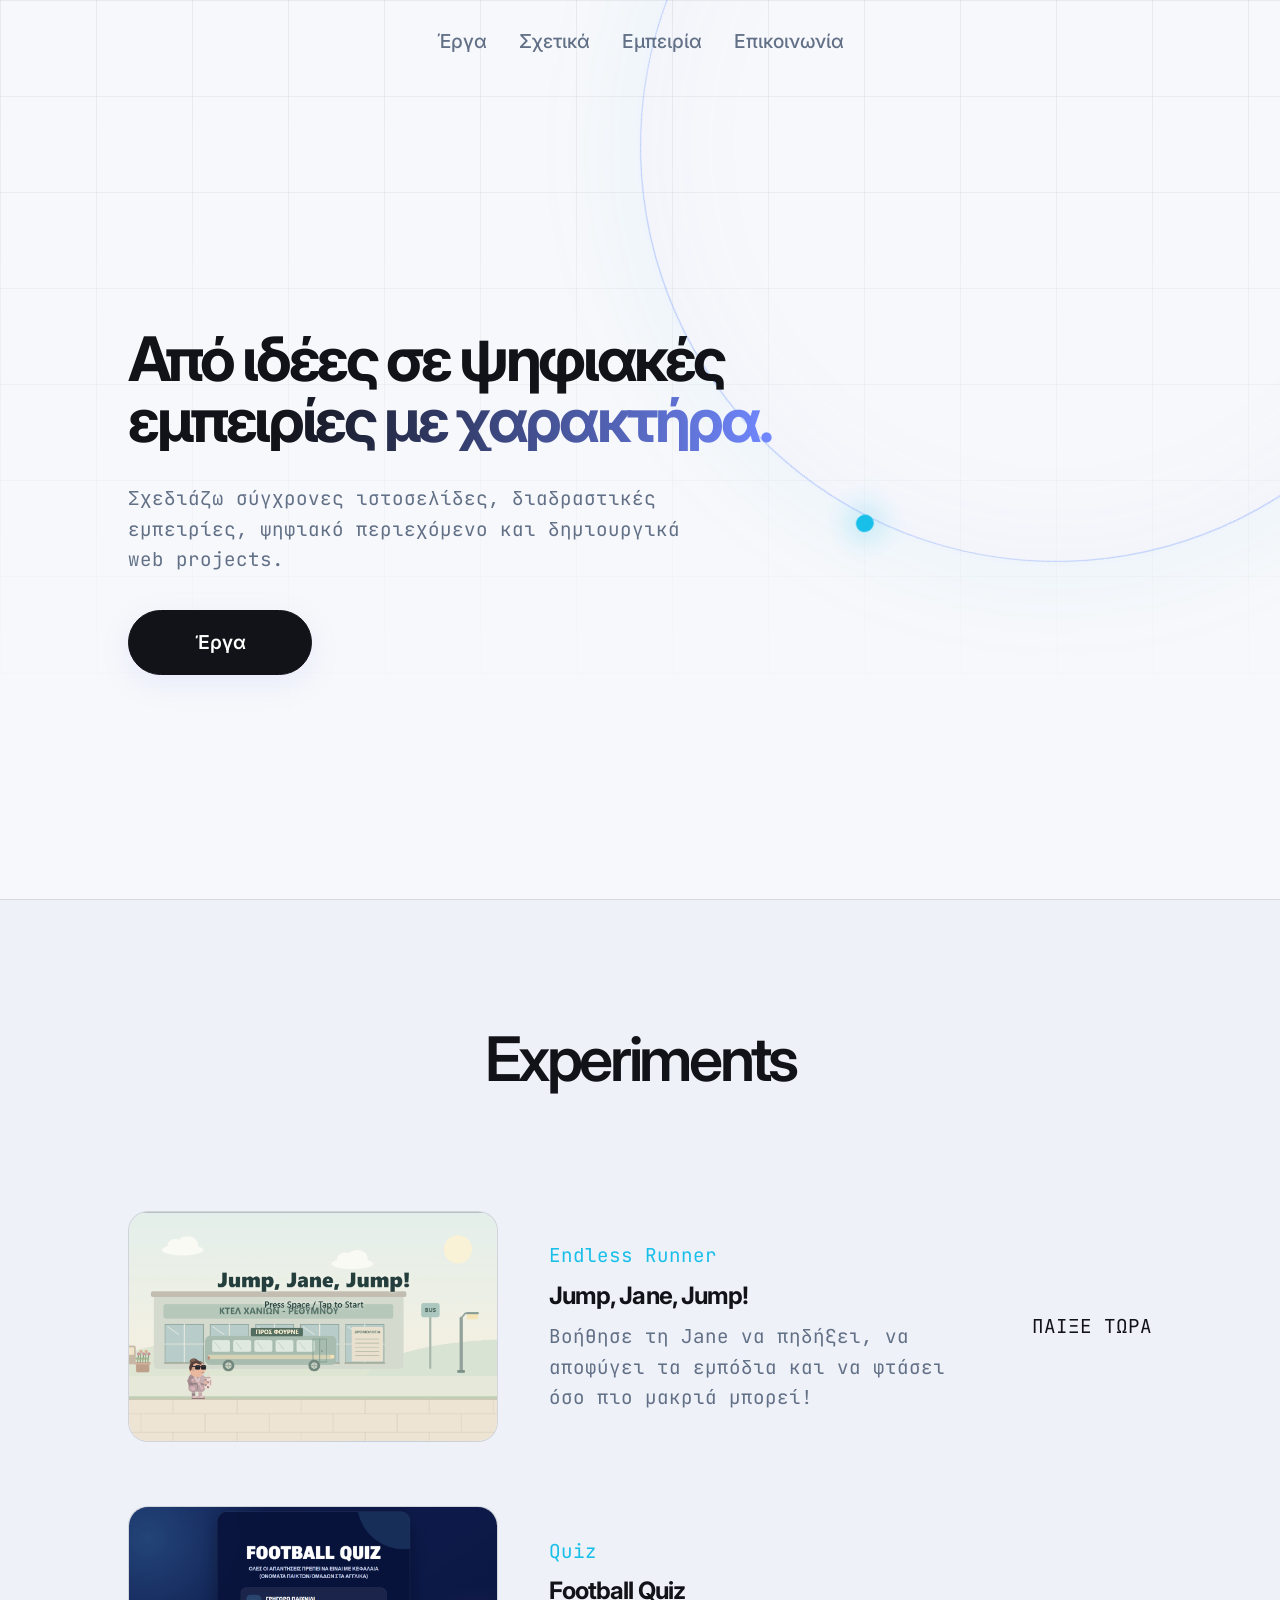
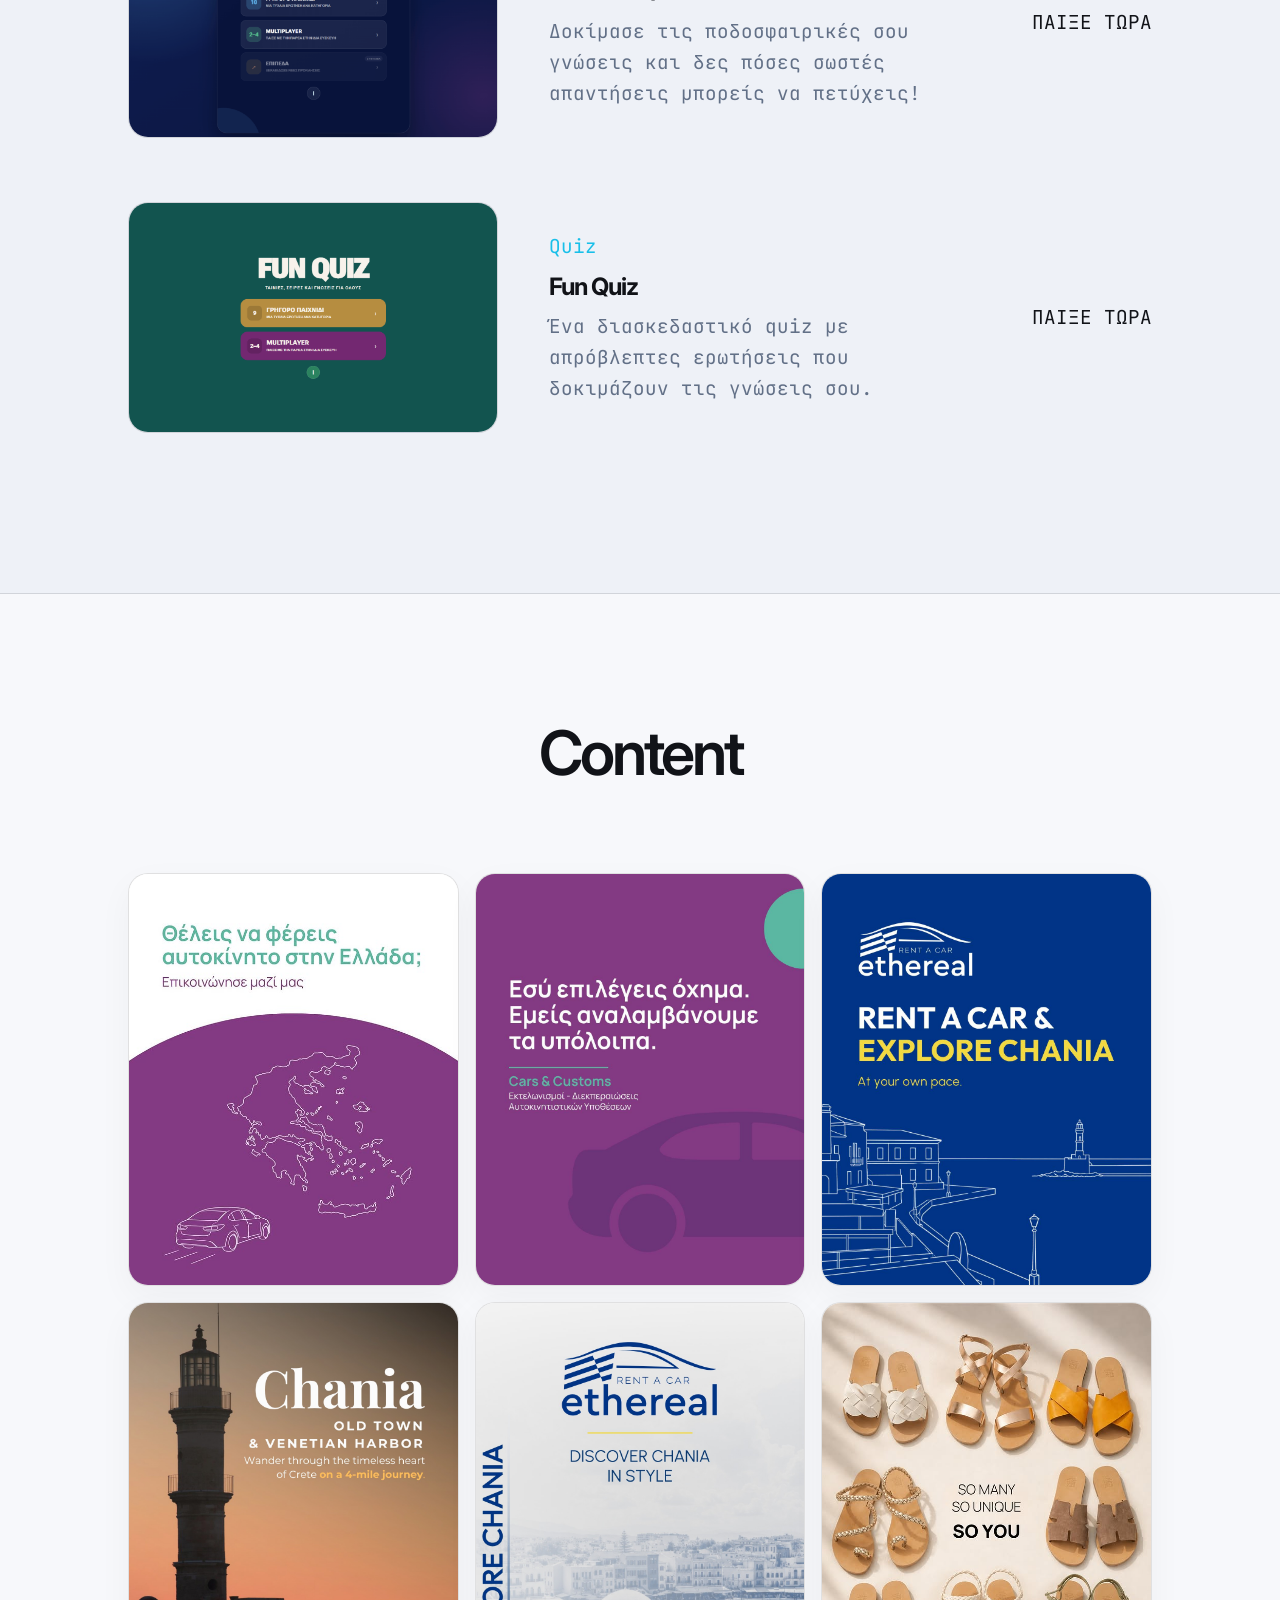
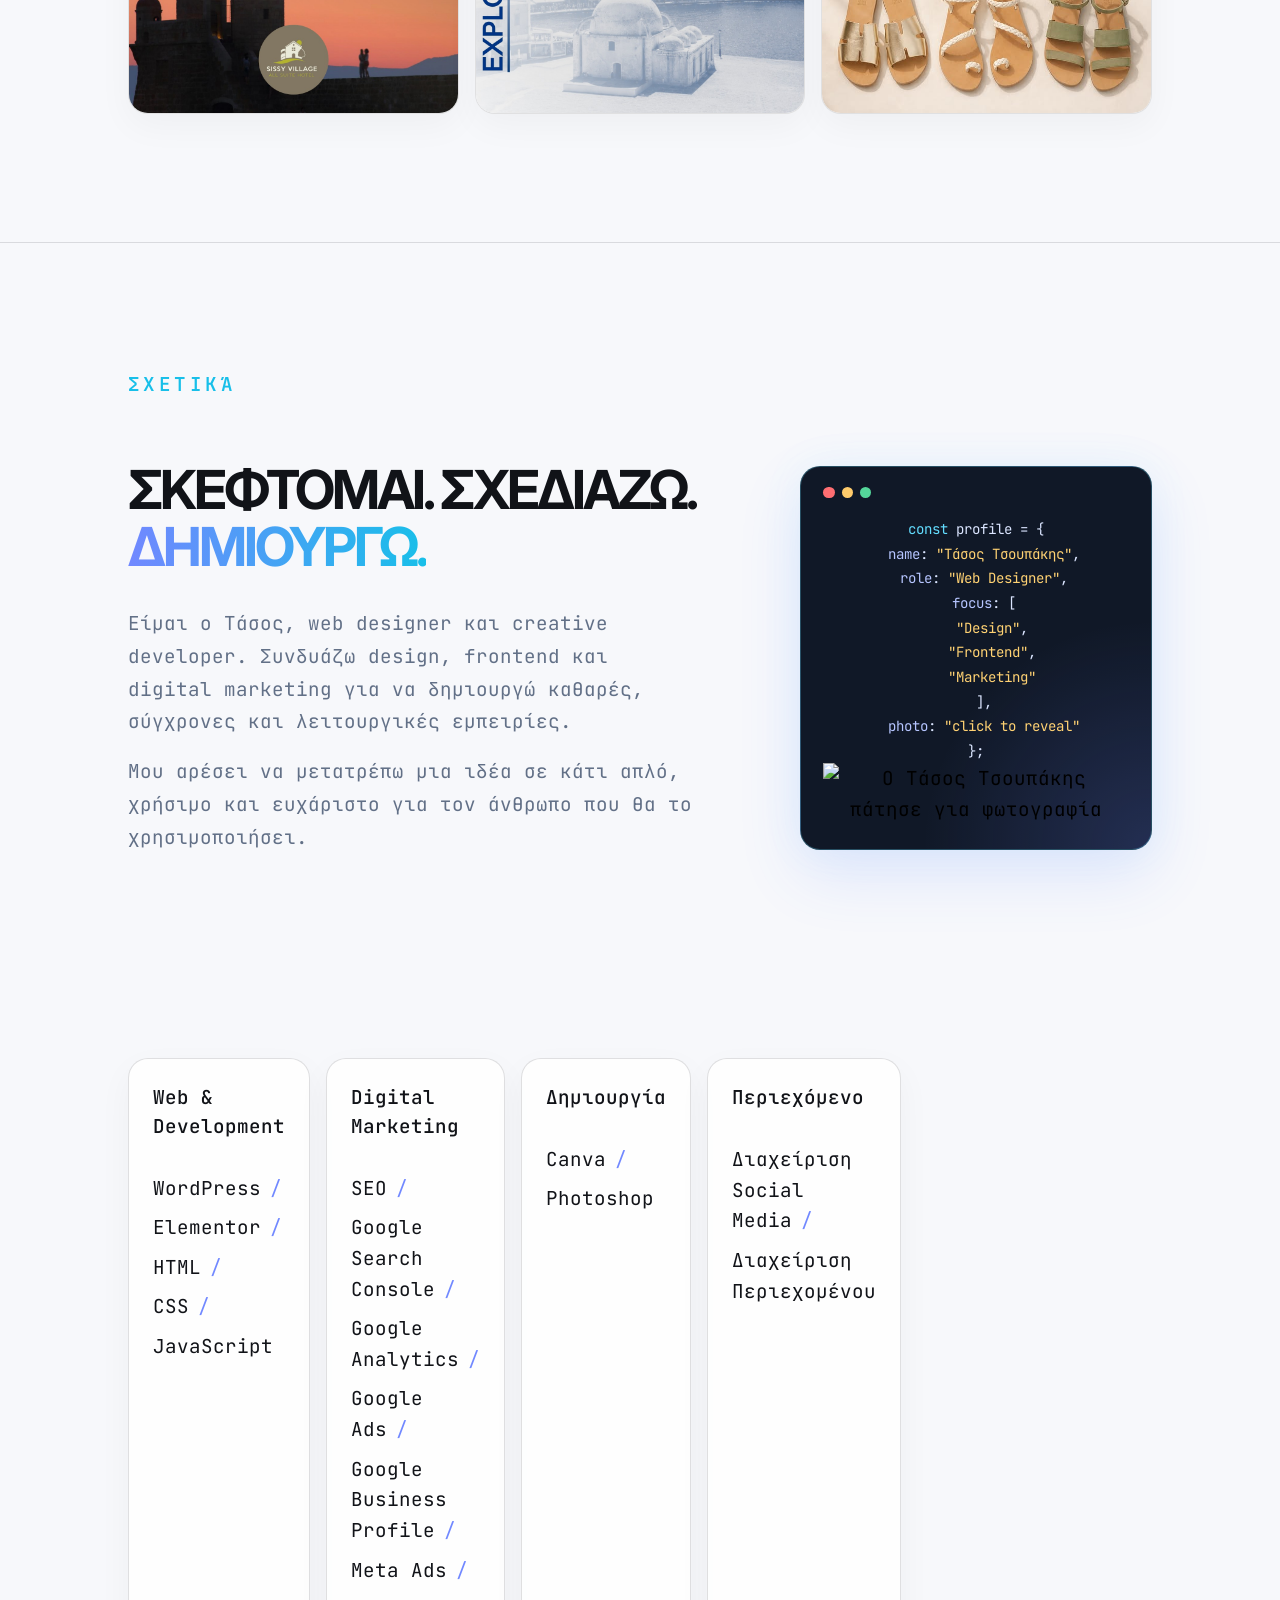
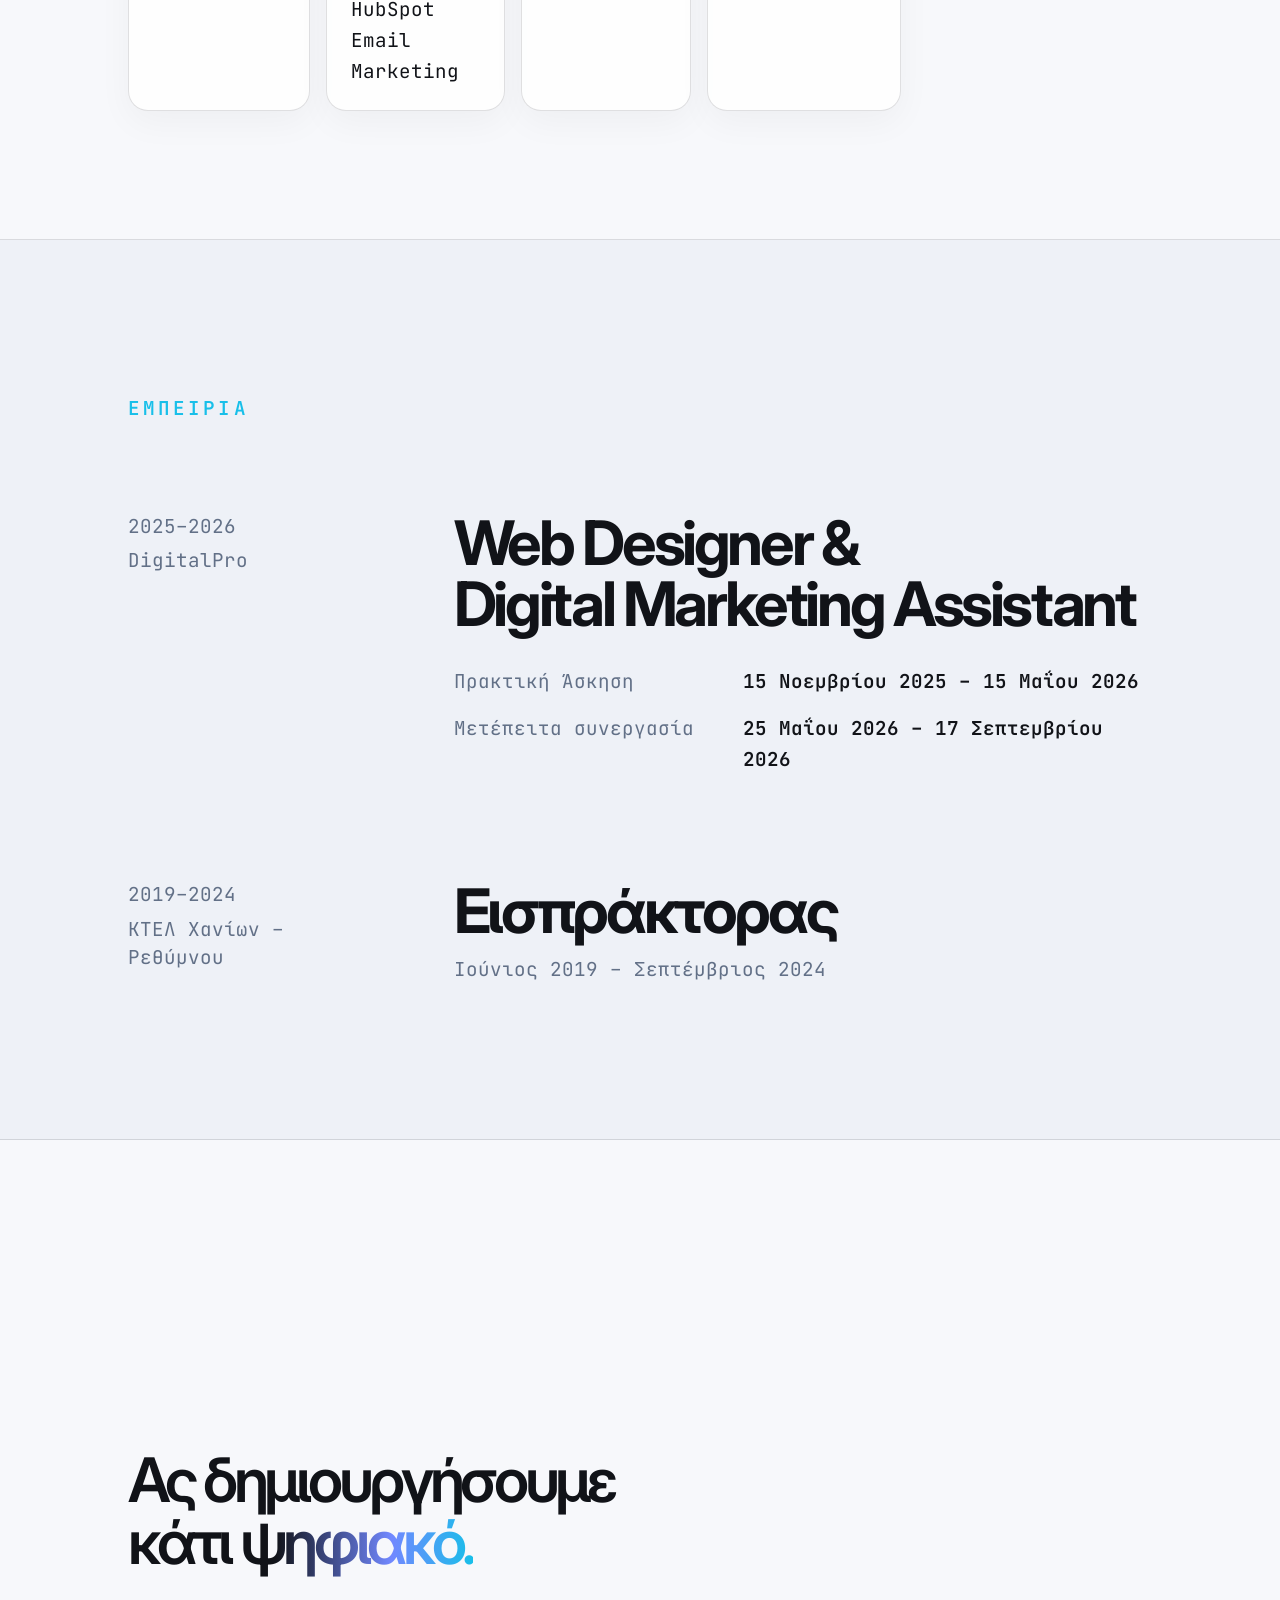
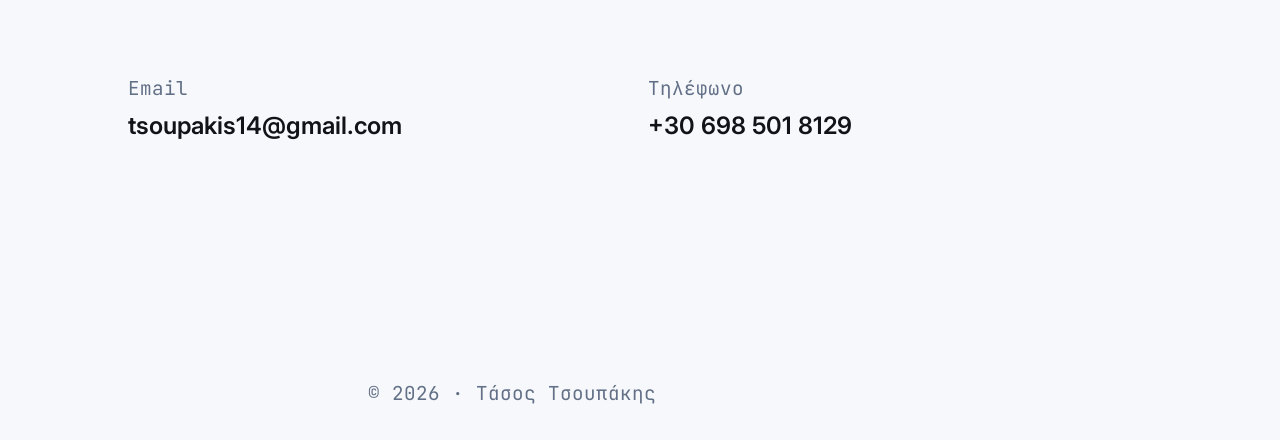
==== index.html @ 7df55624 "Update index.html" ====
<!doctype html>
<html lang="en">
<head>
  <meta charset="utf-8">
  <meta name="viewport" content="width=device-width, initial-scale=1">
  <title>Anastasis Tsoupakis — Web Designer &amp; Creative Developer</title>
  <meta name="description" content="Portfolio of Anastasis Tsoupakis, Web Designer, Creative Developer and Digital Creator focused on modern websites, interactive experiences and digital content.">
  <meta name="theme-color" content="#07080b">
  <meta property="og:type" content="website">
  <meta property="og:title" content="Anastasis Tsoupakis — Web Designer &amp; Creative Developer">
  <meta property="og:description" content="Modern websites, interactive experiences and digital content by Anastasis Tsoupakis.">
  <link rel="icon" href="assets/icons/favicon.svg" type="image/svg+xml">
  <link rel="preconnect" href="https://fonts.googleapis.com">
  <link rel="preconnect" href="https://fonts.gstatic.com" crossorigin>
  <link href="https://fonts.googleapis.com/css2?family=Inter:wght@400;500;600;700&family=JetBrains+Mono:wght@400;500&display=swap" rel="stylesheet">
  <link rel="stylesheet" href="css/style.css">
  <script src="data/projects.js" defer></script>
  <script src="js/main.js?v=3" defer></script>
</head>
<body>
  <a class="skip-link" href="#main">Skip to content</a>
  <div class="cursor-glow" aria-hidden="true"></div>

  <header class="site-header" data-header>
    <a class="brand" href="#top" aria-label="Anastasis Tsoupakis — home">
      <span class="brand-mark" aria-hidden="true">AT</span>
      <span class="brand-name">Anastasis Tsoupakis</span>
    </a>
    <button class="menu-toggle" type="button" aria-expanded="false" aria-controls="site-nav">
      <span class="sr-only">Toggle navigation</span><span></span><span></span>
    </button>
    <nav class="site-nav" id="site-nav" aria-label="Primary navigation">
      <a href="#games">Έργα</a><a href="#about">Σχετικά</a><a href="#experience">Εμπειρία</a><a href="#contact">Επικοινωνία</a>
      <span class="nav-indicator" aria-hidden="true"></span>
    </nav>
  </header>

  <main id="main">
    <section class="hero" id="top" aria-labelledby="hero-title">
      <div class="hero-grid" aria-hidden="true"></div><div class="hero-orbit" aria-hidden="true"></div>
      <div class="hero-content reveal">
        <h1 id="hero-title">
          <span>Από ιδέες σε ψηφιακές</span>
          <span class="gradient-text">εμπειρίες με χαρακτήρα.</span>
        </h1>

        <p class="hero-copy">
          Σχεδιάζω σύγχρονες ιστοσελίδες, διαδραστικές εμπειρίες,
          ψηφιακό περιεχόμενο και δημιουργικά web projects.
        </p>
        <div class="hero-actions"><a class="button button-primary" href="#games">Έργα </a></div>
      </div>
    </section>

    <section class="section" id="work" aria-labelledby="work-title">
      <div class="section-heading reveal"><p class="section-number">01 / Selected</p><h2 id="work-title">Selected Work</h2><p>A focused selection of web and digital projects.</p></div>
      <div class="project-grid" id="selected-work-grid" aria-live="polite"></div>
    </section>

    <section class="section section-contrast" id="games" aria-labelledby="games-title">
      <div class="section-heading reveal"><p class="section-number">02 / Interactive</p><h2 id="games-title">Experiments</h2><p>Playful browser projects built around interaction, curiosity and code.</p></div>
      <div class="games-list" id="games-grid"></div>
    </section>

    <section class="section" id="media" aria-labelledby="media-title">
      <div class="section-heading reveal"><p class="section-number">03 / Content</p><h2 id="media-title">Content</h2><p>Videos, publications, graphics and other creative output.</p></div>
      <div class="media-grid" id="media-grid" aria-live="polite"></div>
    </section>

    <section class="section about-section" id="about" aria-labelledby="about-title">
  <div class="section-heading reveal">
    <h2 id="about-title">Σχετικά</h2>
  </div>

  <div class="about-layout">
    <div class="about-intro reveal">
      <p class="about-lead">
        ΣΚΕΦΤΟΜΑΙ. ΣΧΕΔΙΑΖΩ.
        <span>ΔΗΜΙΟΥΡΓΩ.</span>
      </p>

      <div class="about-copy">
        <p>
          Είμαι ο Τάσος, web designer και creative developer.
          Συνδυάζω design, frontend και digital marketing για να
          δημιουργώ καθαρές, σύγχρονες και λειτουργικές εμπειρίες.
        </p>

        <p>
          Μου αρέσει να μετατρέπω μια ιδέα σε κάτι απλό,
          χρήσιμο και ευχάριστο για τον άνθρωπο που θα το χρησιμοποιήσει.
        </p>
      </div>
    </div>

    <button
  class="profile-code reveal"
  type="button"
  aria-pressed="false"
  aria-label="Πάτησε για να εμφανίσεις τη φωτογραφία του Τάσου"
>
  <div class="profile-code-content">
    <div class="profile-code-bar" aria-hidden="true">
      <span></span><span></span><span></span>
    </div>

    <pre><code><span class="code-key">const</span> profile = {
  <span class="code-property">name</span>: <span class="code-string">"Τάσος Τσουπάκης"</span>,
  <span class="code-property">role</span>: <span class="code-string">"Web Designer"</span>,
  <span class="code-property">focus</span>: [
    <span class="code-string">"Design"</span>,
    <span class="code-string">"Frontend"</span>,
    <span class="code-string">"Marketing"</span>
  ],
  <span class="code-property">photo</span>: <span class="code-string">"click to reveal"</span>
};</code></pre>
  </div>

  <img
    class="profile-image"
    src="assets/images/tasos-profile.png"
    alt="Ο Τάσος Τσουπάκης"
  >

  <span class="profile-hint">πάτησε για φωτογραφία</span>
</button>

  <div class="skills" id="skills"></div>
</section>

    <!-- ΕΜΠΕΙΡΙΑ -->
<section
  class="section resume-section experience-section"
  id="experience"
  aria-labelledby="experience-label"
>
  <p class="resume-label reveal" id="experience-label">
    ΕΜΠΕΙΡΙΑ
  </p>

  <div class="resume-list">

    <article class="experience-row reveal">

      <div class="experience-meta">
        <p>2025–2026</p>
        <p>DigitalPro</p>
      </div>

      <div class="experience-content">
        <h3>
          Web Designer &amp;<br>
          Digital Marketing Assistant
        </h3>

        <div class="experience-dates">
          <p>
            <span>Πρακτική Άσκηση</span>
            <strong>
              15 Νοεμβρίου 2025 – 15 Μαΐου 2026
            </strong>
          </p>

          <p>
            <span>Μετέπειτα συνεργασία</span>
            <strong>
              25 Μαΐου 2026 – 17 Σεπτεμβρίου 2026
            </strong>
          </p>
        </div>
      </div>

    </article>

    <article class="experience-row reveal">

      <div class="experience-meta">
        <p>2019–2024</p>
        <p>ΚΤΕΛ Χανίων – Ρεθύμνου</p>
      </div>

      <div class="experience-content">
        <h3>Εισπράκτορας</h3>

        <p class="resume-description">
          Ιούνιος 2019 – Σεπτέμβριος 2024
        </p>
      </div>

    </article>

  </div>
</section>

    <section class="contact" id="contact" aria-labelledby="contact-title">
  <div class="contact-main">
    <h2 id="contact-title" class="reveal">
      Ας δημιουργήσουμε<br>
      κάτι <span class="gradient-text">ψηφιακό.</span>
    </h2>

    <div class="contact-links reveal">
      <a href="mailto:tsoupakis14@gmail.com">
        <span>Email</span>
        <strong>tsoupakis14@gmail.com</strong>
      </a>

      <a href="tel:+306985018129">
        <span>Τηλέφωνο</span>
        <strong>+30 698 501 8129</strong>
      </a>
    </div>
  </div>

  <footer>

    <p>
      © <span id="current-year"></span>
      · Τάσος Τσουπάκης
    </p>
  </footer>
</section>
  </main>

</body>
</html>
---- css/style.css ----
:root {
  --bg: #07080b;
  --surface: #0d0f14;
  --surface-secondary: #12151c;
  --text: #f2f3f5;
  --muted: #9298a5;
  --border: rgba(255, 255, 255, 0.11);
  --accent: #7188ff;
  --accent-2: #63ddff;
  --accent-soft: rgba(113, 136, 255, 0.14);
  --max: 1500px;
  --radius: 1.25rem;
  --ease: cubic-bezier(0.2, 0.7, 0.2, 1);

  /* Three-level typography system */
  --font-text: 1.2rem;
  --font-title: clamp(1.5rem, 1.8vw, 2rem);
  --font-display: clamp(2.8rem, 4.8vw, 5.5rem);
}

* {
  box-sizing: border-box;
}

html {
  scroll-behavior: smooth;
  scroll-padding-top: 6rem;
}

body {
  margin: 0;
  overflow-x: hidden;
  background: var(--bg);
  color: var(--text);
  font-family: "JetBrains Mono", monospace;
  font-size: var(--font-text);
  line-height: 1.6;
}

body.menu-open {
  overflow: hidden;
}

a {
  color: inherit;
  text-decoration: none;
}

button {
  font: inherit;
}

img {
  display: block;
  max-width: 100%;
}

::selection {
  background: var(--accent);
  color: #fff;
}

.sr-only {
  position: absolute;
  width: 1px;
  height: 1px;
  padding: 0;
  margin: -1px;
  overflow: hidden;
  clip: rect(0, 0, 0, 0);
  white-space: nowrap;
  border: 0;
}

.skip-link {
  position: fixed;
  z-index: 999;
  top: 1rem;
  left: 1rem;
  padding: 0.75rem 1rem;
  background: var(--text);
  color: var(--bg);
  transform: translateY(-200%);
}

.skip-link:focus {
  transform: none;
}

a:focus-visible,
button:focus-visible {
  outline: 2px solid var(--accent-2);
  outline-offset: 5px;
}

/* Typography */
h1,
h2,
h3,
.site-nav,
.button,
.contact-links strong {
  font-family: "Inter", system-ui, sans-serif;
}

body,
p,
a,
button,
.hero-copy,
.about-copy,
.game-info > span,
.card-content > span,
.media-body > span,
.skill-group span,
.timeline-meta,
.timeline-date,
.education-list article > span,
.contact-links span,
footer {
  font-size: var(--font-text);
}

/* Τα span μέσα στους τίτλους ακολουθούν το μέγεθος του τίτλου */
h1 span,
h2 span,
h3 span,
.hero h1 span,
.about-lead span,
.contact h2 span {
  font-size: inherit;
  line-height: inherit;
}

.game-info h3,
.card-content h3,
.media-body h3,
.timeline h3,
.education-list h3,
.contact-links strong {
  font-size: var(--font-title);
  line-height: 1.2;
}

.hero h1,
.section-heading h2,
.about-lead,
.education h2,
.contact h2 {
  font-size: var(--font-display);
  line-height: 1;
}

/* Header */
.site-header {
  position: fixed;
  z-index: 100;
  top: 0;
  left: 0;
  display: flex;
  align-items: center;
  justify-content: center;
  width: 100%;
  height: 5.25rem;
  padding: 0 max(1.25rem, calc((100vw - var(--max)) / 2));
  border-bottom: 1px solid transparent;
  transition: background 0.35s, border 0.35s, height 0.35s;
}

.site-header.is-scrolled {
  height: 4.5rem;
  background: rgba(7, 8, 11, 0.75);
  border-color: var(--border);
  backdrop-filter: blur(18px);
}

.brand {
  display: none;
}

.site-nav {
  position: relative;
  display: flex;
  align-items: center;
  gap: 2rem;
}

.site-nav a {
  position: relative;
  color: var(--muted);
  font-size: var(--font-text);
  font-weight: 500;
  transition: color 0.25s;
}

.site-nav a:hover,
.site-nav a.active {
  color: var(--text);
}

.site-nav a::after {
  content: "";
  position: absolute;
  right: 0;
  bottom: -0.55rem;
  left: 0;
  height: 1px;
  background: var(--accent);
  transform: scaleX(0);
  transition: transform 0.25s;
}

.site-nav a.active::after {
  transform: scaleX(1);
}

.nav-indicator {
  display: none;
}

.menu-toggle {
  display: none;
  padding: 0.5rem;
  border: 0;
  background: none;
  color: var(--text);
}

.menu-toggle span:not(.sr-only) {
  display: block;
  width: 1.5rem;
  height: 1px;
  margin: 0.4rem;
  background: currentColor;
}

/* Shared sections */
.section {
  min-height: 100svh;
  padding: clamp(6rem, 10vw, 10rem) max(1.25rem, calc((100vw - var(--max)) / 2));
  border-bottom: 1px solid var(--border);
}

main > .section,
main > .contact {
  display: flex;
  flex-direction: column;
  justify-content: center;
  min-height: 100svh;
}

#games,
#media,
#about,
#experience {
  height: auto;
}

.section-contrast {
  background: var(--surface);
}

.section-heading {
  display: block;
  flex-shrink: 0;
  margin-right: auto;
  margin-bottom: clamp(3.5rem, 7vw, 6rem);
  margin-left: auto;
  text-align: center;
}

.section-heading > * {
  margin: 0;
}

.section-heading .section-number,
.section-heading > p:last-child {
  display: none;
}

.section-heading h2 {
  margin: 0;
  text-align: center;
  letter-spacing: -0.055em;
  font-weight: 600;
}

/* Hero */
.hero {
  position: relative;
  isolation: isolate;
  display: flex;
  flex-direction: column;
  justify-content: center;
  min-height: 100svh;
  padding: 9rem max(1.25rem, calc((100vw - var(--max)) / 2)) 2.5rem;
  overflow: hidden;
  border-bottom: 1px solid var(--border);
}

.hero-grid {
  position: absolute;
  z-index: -2;
  inset: 0;
  background-image:
    linear-gradient(var(--border) 1px, transparent 1px),
    linear-gradient(90deg, var(--border) 1px, transparent 1px);
  background-size: 6rem 6rem;
  opacity: 0.16;
  mask-image: linear-gradient(to bottom, black, transparent 84%);
}

.hero-orbit {
  position: absolute;
  z-index: -1;
  top: -30%;
  right: -15%;
  width: min(65vw, 58rem);
  aspect-ratio: 1;
  border: 1px solid rgba(113, 136, 255, 0.25);
  border-radius: 50%;
  box-shadow:
    inset 0 0 8rem rgba(113, 136, 255, 0.08),
    0 0 10rem rgba(99, 221, 255, 0.06);
  animation: drift 12s ease-in-out infinite alternate;
}

.hero-orbit::before {
  content: "";
  position: absolute;
  top: 73%;
  left: 4%;
  width: 1.1rem;
  aspect-ratio: 1;
  border-radius: 50%;
  background: var(--accent-2);
  box-shadow: 0 0 2rem var(--accent-2);
}

.hero-content {
  width: min(100%, 74rem);
}

.eyebrow,
.section-number {
  margin: 0 0 1.4rem;
  color: var(--muted);
  font-size: var(--font-text);
  font-weight: 650;
  letter-spacing: 0.12em;
  text-transform: uppercase;
}

.eyebrow span {
  padding: 0 0.3rem;
  color: var(--accent);
}

.hero h1 {
  max-width: 62rem;
  margin: 0;
  letter-spacing: -0.055em;
  font-weight: 700;
}

.hero h1 span {
  display: block;
}

.gradient-text {
  color: transparent;
  background: linear-gradient(90deg, var(--text) 15%, var(--accent) 65%, var(--accent-2));
  background-clip: text;
  -webkit-background-clip: text;
}

.hero-copy {
  max-width: 36rem;
  margin: 2rem 0 0;
  color: var(--muted);
  font-size: var(--font-text);
}

.hero-actions {
  display: flex;
  flex-wrap: wrap;
  gap: 0.8rem;
  margin-top: 2.2rem;
}

.button {
  display: inline-flex;
  align-items: center;
  justify-content: center;
  min-width: 11.5rem;
  padding: 1rem 1.35rem;
  border: 1px solid var(--border);
  border-radius: 999px;
  font-size: var(--font-text);
  font-weight: 600;
  text-align: center;
  transition: transform 0.25s var(--ease), background 0.25s, border 0.25s;
}

.button:hover {
  transform: translateY(-3px);
}

.button-primary {
  position: relative;
  background: var(--text);
  color: var(--bg);
  border-color: var(--text);
  box-shadow: 0 8px 30px rgba(113, 136, 255, 0.12);
}

.button-primary span {
  position: absolute;
  right: 1.25rem;
}

.button-primary:hover {
  background: var(--accent-2);
  border-color: var(--accent-2);
}

.button-ghost:hover {
  background: var(--surface);
  border-color: rgba(255, 255, 255, 0.25);
}

.hero-foot {
  display: flex;
  align-items: center;
  justify-content: space-between;
  margin-top: auto;
  padding-top: 4rem;
  color: var(--muted);
  letter-spacing: 0.12em;
  text-transform: uppercase;
}

.availability {
  display: flex;
  align-items: center;
  gap: 0.5rem;
}

.availability i {
  width: 0.45rem;
  height: 0.45rem;
  border-radius: 50%;
  background: var(--accent-2);
  box-shadow: 0 0 0.75rem var(--accent-2);
}

/* Selected work is intentionally hidden */
#work {
  display: none;
}

.project-grid {
  display: grid;
  grid-template-columns: repeat(2, 1fr);
  gap: 1.25rem;
}

.work-card {
  overflow: hidden;
  border: 1px solid var(--border);
  border-radius: var(--radius);
  background: var(--surface);
}

.card-visual {
  position: relative;
  overflow: hidden;
  aspect-ratio: 16 / 10;
  background:
    radial-gradient(circle at 70% 20%, var(--accent-soft), transparent 38%),
    linear-gradient(145deg, #121621, #090a0e);
}

.card-visual img {
  width: 100%;
  height: 100%;
  object-fit: cover;
  transition: transform 0.6s var(--ease);
}

.work-card:hover img {
  transform: scale(1.025);
}

.card-content {
  padding: 1.5rem;
}

.card-content p,
.media-body p,
.game-info p {
  margin: 0 0 0.7rem;
  color: var(--accent-2);
  font-size: var(--font-text);
}

.card-content h3,
.media-body h3 {
  margin: 0;
}

.card-content > span,
.media-body > span {
  display: block;
  margin-top: 0.7rem;
  color: var(--muted);
}

/* Games */
.games-list {
  border-top: 0;
}

.game-card > a {
  display: grid;
  grid-template-columns: 0.35fr 1.3fr 2fr 0.9fr;
  align-items: center;
  gap: 2rem;
  padding: 2rem 0;
  border-bottom: 0;
  transition: padding 0.35s var(--ease), background 0.35s;
}

.game-card > a:hover {
  padding-right: 1rem;
  padding-left: 1rem;
  background: rgba(255, 255, 255, 0.018);
}

.game-number {
  align-self: start;
  color: var(--muted);
  font-size: var(--font-text);
}

.game-visual {
  position: relative;
  overflow: hidden;
  aspect-ratio: 16 / 10;
  border: 1px solid var(--border);
  border-radius: var(--radius);
  background: linear-gradient(145deg, var(--surface-secondary), #08090d);
}

.game-visual::before,
.game-visual::after {
  content: "";
  position: absolute;
  inset: 18%;
  border: 1px solid rgba(113, 136, 255, 0.45);
  transform: rotate(45deg);
}

.game-visual::after {
  inset: 32%;
  border-color: rgba(99, 221, 255, 0.35);
  transform: rotate(-20deg);
}

.game-visual.has-image::before,
.game-visual.has-image::after {
  display: none;
}

.game-visual img {
  width: 100%;
  height: 100%;
  object-fit: cover;
  transition: transform 0.5s var(--ease);
}

.game-card > a:hover .game-visual img {
  transform: scale(1.035);
}

.game-visual > span {
  position: absolute;
  right: 5%;
  bottom: 0;
  width: 35%;
  aspect-ratio: 1;
  border-radius: 50%;
  background: var(--accent);
  filter: blur(30px);
  opacity: 0.2;
}

.game-visual i {
  position: absolute;
  right: 0.7rem;
  bottom: 0.5rem;
  color: var(--muted);
  font-style: normal;
}

.game-info h3 {
  margin: 0;
  letter-spacing: -0.04em;
}

.game-info > span {
  display: block;
  margin-top: 0.5rem;
  color: var(--muted);
}

.launch {
  justify-self: end;
  padding: 0.3rem 0;
  font-size: var(--font-text);
}

.launch i {
  margin-left: 0.4rem;
  color: var(--accent-2);
  font-style: normal;
}

/* Media gallery */
.media-grid {
  display: grid;
  grid-template-columns: repeat(3, minmax(0, 1fr));
  gap: 1rem;
}

.media-card,
.media-card.featured {
  position: relative;
  grid-column: auto;
  overflow: hidden;
  border: 1px solid var(--border);
  border-radius: var(--radius);
  background: var(--surface);
}

.media-thumb {
  height: auto;
  overflow: visible;
  border-radius: var(--radius);
  background: var(--surface);
}

.media-thumb img {
  display: block;
  width: 100%;
  height: auto;
  padding: 0;
  object-fit: contain;
  transition: transform 0.5s var(--ease), opacity 0.5s var(--ease);
}

.media-card:hover .media-thumb img {
  transform: scale(1.035);
  opacity: 0.88;
}

.media-body {
  display: none;
}

.media-actions {
  display: flex;
  gap: 1rem;
  margin-top: 1.2rem;
}

.empty-state {
  display: grid;
  place-items: center;
  align-content: center;
  min-height: 18rem;
  overflow: hidden;
  border: 1px solid var(--border);
  border-radius: var(--radius);
  background: linear-gradient(135deg, var(--surface), transparent);
}

.empty-state span {
  color: var(--accent);
}

.empty-state p {
  margin: 0;
  color: var(--muted);
}

/* About and skills */
.about-layout {
  display: grid;
  grid-template-columns: 2fr 1fr;
  align-items: start;
  gap: clamp(2rem, 8vw, 8rem);
}

.about-lead {
  margin: 0;
  letter-spacing: -0.045em;
}

.about-lead span {
  color: var(--accent-2);
}

.about-copy {
  color: var(--muted);
  font-size: var(--font-text);
}

.about-copy p:first-child {
  margin-top: 0;
}

.skills {
  display: grid;
  grid-template-columns: repeat(4, 1fr);
  gap: 1rem;
  margin-top: clamp(4rem, 8vw, 8rem);
  border: 0;
}

.skill-group {
  padding: 1.5rem;
  border: 1px solid var(--border);
  border-radius: var(--radius);
  background: var(--surface);
}

.skill-group > p {
  margin: 0 0 2rem;
  color: var(--text);
  font-family: "JetBrains Mono", monospace;
  font-size: var(--font-text);
  font-weight: 500;
  line-height: 1.5;
}

.skill-group div {
  display: flex;
  flex-wrap: wrap;
  align-items: center;
  gap: 0.55rem;
}

.skill-group span {
  padding: 0;
  border: 0;
  border-radius: 0;
  background: transparent;
  color: var(--text);
  line-height: 1.6;
}

.skill-group span:not(:last-child)::after {
  content: "/";
  margin-left: 0.55rem;
  color: var(--accent);
}

/* Experience */
.timeline {
  margin-left: 25%;
  border-left: 1px solid var(--border);
}

.timeline-item {
  position: relative;
  padding: 1rem 0 4rem 3rem;
}

.timeline-marker {
  position: absolute;
  top: 1.35rem;
  left: -0.38rem;
  width: 0.7rem;
  height: 0.7rem;
  border: 3px solid var(--surface);
  border-radius: 50%;
  outline: 1px solid var(--border);
  background: var(--muted);
}

.timeline-featured .timeline-marker {
  background: var(--accent-2);
  box-shadow: 0 0 1.2rem var(--accent-2);
}

.timeline-meta {
  margin: 0 0 1rem;
  color: var(--muted);
  font-size: var(--font-text);
}

.timeline h3 {
  margin: 0;
  letter-spacing: -0.04em;
}

.timeline dl {
  margin: 2rem 0 0;
}

.timeline dl div {
  display: flex;
  gap: 2rem;
  padding: 0.75rem 0;
  border-top: 0;
}

.timeline dt {
  min-width: 11rem;
  color: var(--muted);
}

.timeline dd {
  margin: 0;
}

.timeline-date {
  color: var(--muted);
}

/* Education */
.education {
  display: grid;
  grid-template-columns: minmax(0, 1.35fr) minmax(420px, 1fr);
  align-items: start;
  gap: clamp(6rem, 12vw, 14rem);
  margin-top: 3rem;
  padding-top: 6rem;
  border-top: 0;
}

.education > div:first-child {
  max-width: 46rem;
}

.education h2 {
  letter-spacing: -0.05em;
  font-weight: 600;
}

.education-list {
  width: 100%;
}

.education-list article,
.education-list article:first-child {
  padding: 1.5rem 0;
  border-top: 0;
}

.education-list article:first-child {
  padding-top: 0;
}

.education-list p {
  margin: 0 0 0.35rem;
  color: var(--accent-2);
  font-size: var(--font-text);
}

.education-list h3 {
  margin: 0;
}

.education-list article > span {
  color: var(--muted);
}

.languages h3 {
  display: flex;
  gap: 3rem;
}

.languages h3 span {
  display: flex;
  gap: 0.5rem;
}

.languages small {
  color: var(--muted);
  font-weight: 400;
}

/* CV section is intentionally hidden */
.cv-callout {
  display: none;
}

/* Contact and footer */
.contact {
  display: flex;
  flex-direction: column;
  justify-content: space-between;
  min-height: 100svh;
  padding: clamp(6rem, 10vw, 10rem) max(1.25rem, calc((100vw - var(--max)) / 2)) 0;
  border: 0;
}

.contact-main {
  width: 100%;
  margin-top: auto;
  margin-bottom: auto;
}

.contact h2 {
  margin: 0;
  letter-spacing: -0.07em;
  font-weight: 600;
}

.contact-links {
  display: grid;
  grid-template-columns: repeat(2, 1fr);
  gap: 1rem;
  margin-top: clamp(3rem, 6vw, 6rem);
}

.contact-links a {
  display: grid;
  grid-template-columns: 1fr auto;
  gap: 0.5rem;
  padding: 1.5rem 0;
  border-top: 0;
}

.contact-links span {
  grid-column: 1 / -1;
  color: var(--muted);
}

.contact-links strong {
  font-weight: 600;
}

.contact-links i {
  color: var(--accent-2);
  font-style: normal;
}

footer,
.contact footer {
  display: flex;
  justify-content: center;
  width: 100%;
  margin: 0;
  padding: 2rem 0;
  border: 0;
  background: transparent;
  color: var(--muted);
}

footer div {
  display: none;
}

footer p,
.contact footer > p {
  width: 100%;
  margin: 0;
  text-align: center;
}

/* Motion */
.reveal {
  opacity: 0;
  transform: translateY(24px);
  transition: opacity 0.8s var(--ease), transform 0.8s var(--ease);
}

.reveal.is-visible {
  opacity: 1;
  transform: none;
}

.cursor-glow {
  position: fixed;
  z-index: 20;
  top: -9rem;
  left: -9rem;
  width: 18rem;
  height: 18rem;
  border-radius: 50%;
  pointer-events: none;
  background: radial-gradient(circle, rgba(113, 136, 255, 0.09), transparent 65%);
  opacity: 0;
  transition: opacity 0.3s;
  will-change: transform;
}

.cursor-glow.visible {
  opacity: 1;
}

@keyframes drift {
  to {
    transform: translate(-3rem, 4rem) rotate(8deg);
  }
}

/* Tablet */
@media (max-width: 900px) {
  .about-layout {
    grid-template-columns: 1fr;
  }

  .skills,
  .media-grid {
    grid-template-columns: repeat(2, minmax(0, 1fr));
  }

  .game-card > a {
    grid-template-columns: 0.2fr 1fr 1.5fr;
  }

  .launch {
    grid-column: 3;
  }

  .timeline {
    margin-left: 0;
  }

  .education {
    grid-template-columns: 1fr;
    gap: 3rem;
  }

  .education > div:first-child {
    max-width: 100%;
  }
}

/* Mobile */
@media (max-width: 700px) {
  :root {
    --font-text: 1rem;
    --font-title: 1.35rem;
    --font-display: clamp(2.4rem, 11vw, 4rem);
  }

  .menu-toggle {
    position: relative;
    z-index: 2;
    display: block;
  }

  .site-nav {
    position: fixed;
    inset: 0;
    display: flex;
    flex-direction: column;
    align-items: center;
    justify-content: center;
    padding: 2rem;
    visibility: hidden;
    background: rgba(7, 8, 11, 0.96);
    opacity: 0;
    backdrop-filter: blur(20px);
    transform: translateY(-1rem);
    transition: 0.3s var(--ease);
  }

  .site-nav.is-open {
    visibility: visible;
    opacity: 1;
    transform: none;
  }

  .site-nav a {
    font-size: var(--font-title);
    letter-spacing: -0.04em;
    color: var(--text);
  }

  .hero {
    min-height: 100svh;
    padding-top: 7rem;
  }

  .hero-orbit {
    top: 5%;
    right: -45%;
    width: 95vw;
  }

  .hero-foot span:nth-child(2) {
    display: none;
  }

  main > .section,
  main > .contact {
    min-height: 100svh;
    justify-content: flex-start;
  }

  .project-grid,
  .media-grid,
  .contact-links,
  .skills {
    grid-template-columns: 1fr;
  }

  .game-card > a {
    grid-template-columns: 2.5rem 1fr;
    padding: 1.4rem 0;
  }

  .game-visual,
  .game-info,
  .launch {
    grid-column: 2;
  }

  .launch {
    justify-self: start;
  }

  .timeline-item {
    padding-left: 1.7rem;
  }

  .timeline dl div {
    display: block;
  }

  .timeline dd {
    margin-top: 0.2rem;
  }

  .languages h3 {
    flex-direction: column;
    gap: 0.5rem;
  }

  .contact {
    min-height: 100svh;
    padding-top: 7rem;
  }

  footer,
  .contact footer {
    align-items: center;
  }
}

@media (max-width: 380px) {
  .hero-actions .button {
    width: 100%;
  }
}

@media (prefers-reduced-motion: reduce) {
  html {
    scroll-behavior: auto;
  }

  *,
  *::before,
  *::after {
    animation-duration: 0.01ms !important;
    animation-iteration-count: 1 !important;
    transition-duration: 0.01ms !important;
  }

  .reveal {
    opacity: 1;
    transform: none;
  }

  .cursor-glow {
    display: none;
  }
}
/* ABOUT — μεγάλο κείμενο πάνω, μικρό κείμενο κάτω */
.about-layout {
  display: flex;
  flex-direction: column;
  align-items: flex-start;
  gap: 2rem;
  width: 100%;
}

.about-lead {
  width: 100%;
  max-width: 70rem;
  margin: 0;
  font-family: "Inter", system-ui, sans-serif;
  font-size: var(--font-display);
  font-weight: 700;
  line-height: 1.05;
  letter-spacing: -0.045em;
}

.about-lead span {
  font-size: inherit;
  line-height: inherit;
  color: var(--accent-2);
}

.about-copy {
  width: 100%;
  max-width: 52rem;
  margin: 0;
  color: var(--muted);
  font-family: "JetBrains Mono", monospace;
  font-size: var(--font-text);
  line-height: 1.7;
}

.about-copy p {
  margin: 0 0 1.2rem;
}

.about-copy p:last-child {
  margin-bottom: 0;
}
/* =========================================
   EDUCATION — ίδια εμφάνιση με EXPERIENCE
   ========================================= */

.education {
  display: block;
  width: 100%;
  margin-top: clamp(7rem, 12vw, 12rem);
  padding-top: 0;
  border: 0;
}

/* Επάνω τίτλος */
.education > div:first-child {
  max-width: none;
  margin-bottom: clamp(4rem, 7vw, 6rem);
  text-align: center;
}

.education > div:first-child .section-number {
  display: none;
}

.education h2 {
  margin: 0;
  font-family: "Inter", system-ui, sans-serif;
  font-size: var(--font-display);
  font-weight: 600;
  line-height: 1;
  letter-spacing: -0.055em;
}

/* Κάθετη γραμμή */
.education-list {
  position: relative;
  width: auto;
  margin-left: 25%;
  padding-left: 3rem;
  border-left: 1px solid var(--border);
}

/* Κάθε εκπαιδευτική εγγραφή */
.education-list article,
.education-list article:first-child {
  position: relative;
  padding: 1rem 0 4rem;
  border: 0;
}

/* Κουκκίδες timeline */
.education-list article::before {
  content: "";
  position: absolute;
  top: 1.35rem;
  left: calc(-3rem - 0.38rem);
  width: 0.7rem;
  height: 0.7rem;
  border: 3px solid var(--surface);
  border-radius: 50%;
  outline: 1px solid var(--border);
  background: var(--muted);
}

/* Φωτεινή πρώτη κουκκίδα */
.education-list article:first-child::before {
  background: var(--accent-2);
  box-shadow: 0 0 1.2rem var(--accent-2);
}

/* Μικρός τίτλος ιδρύματος */
.education-list article > p {
  margin: 0 0 1rem;
  color: var(--muted);
  font-family: "JetBrains Mono", monospace;
  font-size: var(--font-text);
  font-weight: 400;
  letter-spacing: 0;
  text-transform: none;
}

/* Τίτλος σπουδών */
.education-list article > h3 {
  margin: 0;
  font-family: "Inter", system-ui, sans-serif;
  font-size: var(--font-title);
  font-weight: 700;
  line-height: 1.2;
  letter-spacing: -0.03em;
}

/* Περιγραφή */
.education-list article > span {
  display: block;
  margin-top: 0.7rem;
  color: var(--muted);
  font-family: "JetBrains Mono", monospace;
  font-size: var(--font-text);
  line-height: 1.6;
}

/* Γλώσσες */
.languages h3 {
  display: flex;
  flex-wrap: wrap;
  gap: 1rem 3rem;
}

.languages h3 span {
  display: flex;
  gap: 0.5rem;
  font-size: inherit;
}

.languages h3 small {
  color: var(--muted);
  font-size: inherit;
  font-weight: 400;
}

/* Tablet και κινητά */
@media (max-width: 900px) {
  .education-list {
    margin-left: 0;
  }
}

@media (max-width: 700px) {
  .education {
    margin-top: 7rem;
  }

  .education-list {
    padding-left: 1.7rem;
  }

  .education-list article::before {
    left: calc(-1.7rem - 0.38rem);
  }

  .languages h3 {
    flex-direction: column;
    gap: 0.5rem;
  }
}
/* =========================================
   EDUCATION — ίδια εμφάνιση με EXPERIENCE
   ========================================= */

.education {
  display: block;
  width: 100%;
  margin-top: clamp(7rem, 12vw, 12rem);
  padding-top: 0;
  border: 0;
}

/* Επάνω τίτλος */
.education > div:first-child {
  max-width: none;
  margin-bottom: clamp(4rem, 7vw, 6rem);
  text-align: center;
}

.education > div:first-child .section-number {
  display: none;
}

.education h2 {
  margin: 0;
  font-family: "Inter", system-ui, sans-serif;
  font-size: var(--font-display);
  font-weight: 600;
  line-height: 1;
  letter-spacing: -0.055em;
}

/* Κάθετη γραμμή */
.education-list {
  position: relative;
  width: auto;
  margin-left: 25%;
  padding-left: 3rem;
  border-left: 1px solid var(--border);
}

/* Κάθε εκπαιδευτική εγγραφή */
.education-list article,
.education-list article:first-child {
  position: relative;
  padding: 1rem 0 4rem;
  border: 0;
}

/* Κουκκίδες timeline */
.education-list article::before {
  content: "";
  position: absolute;
  top: 1.35rem;
  left: calc(-3rem - 0.38rem);
  width: 0.7rem;
  height: 0.7rem;
  border: 3px solid var(--surface);
  border-radius: 50%;
  outline: 1px solid var(--border);
  background: var(--muted);
}

/* Φωτεινή πρώτη κουκκίδα */
.education-list article:first-child::before {
  background: var(--accent-2);
  box-shadow: 0 0 1.2rem var(--accent-2);
}

/* Μικρός τίτλος ιδρύματος */
.education-list article > p {
  margin: 0 0 1rem;
  color: var(--muted);
  font-family: "JetBrains Mono", monospace;
  font-size: var(--font-text);
  font-weight: 400;
  letter-spacing: 0;
  text-transform: none;
}

/* Τίτλος σπουδών */
.education-list article > h3 {
  margin: 0;
  font-family: "Inter", system-ui, sans-serif;
  font-size: var(--font-title);
  font-weight: 700;
  line-height: 1.2;
  letter-spacing: -0.03em;
}

/* Περιγραφή */
.education-list article > span {
  display: block;
  margin-top: 0.7rem;
  color: var(--muted);
  font-family: "JetBrains Mono", monospace;
  font-size: var(--font-text);
  line-height: 1.6;
}

/* Γλώσσες */
.languages h3 {
  display: flex;
  flex-wrap: wrap;
  gap: 1rem 3rem;
}

.languages h3 span {
  display: flex;
  gap: 0.5rem;
  font-size: inherit;
}

.languages h3 small {
  color: var(--muted);
  font-size: inherit;
  font-weight: 400;
}

/* Tablet και κινητά */
@media (max-width: 900px) {
  .education-list {
    margin-left: 0;
  }
}

@media (max-width: 700px) {
  .education {
    margin-top: 7rem;
  }

  .education-list {
    padding-left: 1.7rem;
  }

  .education-list article::before {
    left: calc(-1.7rem - 0.38rem);
  }

  .languages h3 {
    flex-direction: column;
    gap: 0.5rem;
  }
}
/* =========================================
   ΠΟΡΕΙΑ — ΕΜΠΕΙΡΙΑ ΚΑΙ ΣΠΟΥΔΕΣ
   ========================================= */

.journey-section {
  min-height: 100svh;
  display: flex;
  flex-direction: column;
  justify-content: center;
  background: var(--surface);
}

.journey-heading {
  width: 100%;
  margin-bottom: clamp(4rem, 7vw, 7rem);
  text-align: center;
}

.journey-heading h2 {
  margin: 0;
  font-family: "Inter", system-ui, sans-serif;
  font-size: var(--font-display);
  font-weight: 600;
  line-height: 1;
  letter-spacing: -0.055em;
}

/* Δύο βασικές στήλες */
.journey-grid {
  display: grid;
  grid-template-columns: repeat(2, minmax(0, 1fr));
  gap: clamp(4rem, 10vw, 12rem);
  width: 100%;
}

.journey-column {
  min-width: 0;
}

/* ΕΜΠΕΙΡΙΑ / ΣΠΟΥΔΕΣ */
.journey-label {
  margin: 0 0 2.5rem;
  color: var(--accent-2);
  font-family: "JetBrains Mono", monospace;
  font-size: var(--font-text);
  font-weight: 600;
  letter-spacing: 0.12em;
}

/* Κάθε εγγραφή */
.journey-item {
  margin: 0 0 3.5rem;
  padding: 0;
  border: 0;
}

.journey-item:last-child {
  margin-bottom: 0;
}

/* Οργανισμός και ημερομηνία */
.journey-meta {
  margin: 0 0 0.8rem;
  color: var(--muted);
  font-family: "JetBrains Mono", monospace;
  font-size: var(--font-text);
  line-height: 1.5;
}

/* Τίτλος θέσης ή σπουδών */
.journey-item h3 {
  margin: 0;
  color: var(--text);
  font-family: "Inter", system-ui, sans-serif;
  font-size: var(--font-title);
  font-weight: 700;
  line-height: 1.2;
  letter-spacing: -0.03em;
}

/* Περιγραφές */
.journey-description {
  margin: 0.7rem 0 0;
  color: var(--muted);
  font-family: "JetBrains Mono", monospace;
  font-size: var(--font-text);
  line-height: 1.6;
}

/* Ημερομηνίες DigitalPro */
.journey-dates {
  margin-top: 2rem;
}

.journey-dates p {
  display: grid;
  grid-template-columns: minmax(11rem, 0.8fr) 1.5fr;
  gap: 1.5rem;
  margin: 0 0 1rem;
}

.journey-dates span {
  color: var(--muted);
  font-size: var(--font-text);
}

.journey-dates strong {
  color: var(--text);
  font-size: var(--font-text);
  font-weight: 600;
}

/* Γλώσσες */
.journey-languages > div {
  display: flex;
  flex-wrap: wrap;
  gap: 1rem 3rem;
}

.journey-languages h3 {
  display: flex;
  align-items: baseline;
  gap: 0.5rem;
}

.journey-languages h3 span {
  color: var(--muted);
  font-size: inherit;
  font-weight: 400;
}

/* Tablet */
@media (max-width: 1000px) {
  .journey-grid {
    gap: 4rem;
  }

  .journey-dates p {
    grid-template-columns: 1fr;
    gap: 0.25rem;
  }
}

/* Κινητό */
@media (max-width: 700px) {
  .journey-section {
    min-height: 100svh;
    padding-top: 7rem;
    padding-bottom: 7rem;
  }

  .journey-heading {
    margin-bottom: 4rem;
  }

  .journey-grid {
    grid-template-columns: 1fr;
    gap: 5rem;
  }

  .journey-item {
    margin-bottom: 3rem;
  }

  .journey-dates p {
    display: block;
    margin-bottom: 1.4rem;
  }

  .journey-dates span,
  .journey-dates strong {
    display: block;
  }

  .journey-dates strong {
    margin-top: 0.25rem;
  }
}
/* =========================================
   ΣΧΕΤΙΚΑ — ΤΕΛΙΚΗ ΔΙΑΤΑΞΗ
   ========================================= */

.about-section {
  position: relative;
  overflow: hidden;
}

/* Μικρός τίτλος ΣΧΕΤΙΚΑ */
.about-section .section-heading {
  width: min(100%, 68rem);
  margin: 0 auto 3rem 0;
  text-align: left;
}

.about-section .section-heading h2 {
  color: var(--accent-2);
  font-family: "JetBrains Mono", monospace;
  font-size: var(--font-text);
  font-weight: 600;
  line-height: 1.4;
  letter-spacing: 0.18em;
  text-align: left;
  text-transform: uppercase;
}

/* Μεγάλο κείμενο πάνω, μικρά κείμενα κάτω */
.about-layout {
  position: relative;
  z-index: 2;
  display: flex;
  flex-direction: column;
  align-items: flex-start;
  gap: 3rem;
  width: min(100%, 68rem);
}

/* Μεγάλο κείμενο — περιορισμένο πλάτος */
.about-lead {
  width: 100%;
  max-width: 68rem;
  margin: 0;
  font-family: "Inter", system-ui, sans-serif;
  font-size: clamp(2.8rem, 4.2vw, 4.8rem);
  font-weight: 700;
  line-height: 1.06;
  letter-spacing: -0.045em;
}

/* Χρωματισμένο μέρος */
.about-lead span {
  font-size: inherit;
  line-height: inherit;
  color: var(--accent-2);
}

/* Τα δύο μικρά κείμενα */
.about-copy {
  display: grid;
  grid-template-columns: repeat(2, minmax(0, 1fr));
  gap: clamp(2rem, 5vw, 5rem);
  width: 100%;
  max-width: 68rem;
  margin: 0;
  color: var(--muted);
  font-family: "JetBrains Mono", monospace;
  font-size: var(--font-text);
  line-height: 1.7;
}

.about-copy p,
.about-copy p:first-child {
  margin: 0;
}

/* Διακριτικός κύκλος δεξιά */
.about-section::after {
  content: "";
  position: absolute;
  z-index: 0;
  top: 12%;
  right: -22rem;
  width: 46rem;
  height: 46rem;
  border: 1px solid rgba(99, 221, 255, 0.18);
  border-radius: 50%;
  pointer-events: none;
}

/* Οι δεξιότητες παραμένουν πάνω από τον κύκλο */
.about-section .skills {
  position: relative;
  z-index: 2;
}

/* Tablet */
@media (max-width: 900px) {
  .about-section::after {
    right: -30rem;
    opacity: 0.7;
  }
}

/* Κινητό */
@media (max-width: 700px) {
  .about-section .section-heading {
    margin-bottom: 2rem;
  }

  .about-layout {
    gap: 2rem;
  }

  .about-lead {
    font-size: var(--font-display);
  }

  .about-copy {
    grid-template-columns: 1fr;
    gap: 1.2rem;
  }

  .about-section::after {
    top: 8%;
    right: -20rem;
    width: 32rem;
    height: 32rem;
  }
}
/* =========================================
   ΕΜΠΕΙΡΙΑ ΚΑΙ ΣΠΟΥΔΕΣ
   ========================================= */

.resume-section {
  min-height: 100svh;
  display: flex;
  flex-direction: column;
  justify-content: center;
  gap: clamp(4rem, 7vw, 7rem);
}

/* Μικρός μπλε τίτλος ενότητας */
.resume-label {
  width: 100%;
  margin: 0;
  color: var(--accent-2);
  font-family: "JetBrains Mono", monospace;
  font-size: var(--font-text);
  font-weight: 600;
  line-height: 1.4;
  letter-spacing: 0.16em;
}

/* Λίστα εγγραφών */
.resume-list {
  display: flex;
  flex-direction: column;
  gap: clamp(4rem, 7vw, 7rem);
  width: 100%;
}

/* =========================================
   ΕΜΠΕΙΡΙΑ
   Μικρά αριστερά — μεγάλα δεξιά
   ========================================= */

.experience-section {
  background: var(--surface);
}

.experience-row {
  display: grid;
  grid-template-columns: minmax(13rem, 0.32fr) minmax(0, 1fr);
  align-items: start;
  gap: clamp(3rem, 8vw, 9rem);
  width: 100%;
}

/* Χρονολογία και εταιρεία */
.experience-meta p {
  margin: 0 0 0.35rem;
  color: var(--muted);
  font-family: "JetBrains Mono", monospace;
  font-size: var(--font-text);
  line-height: 1.5;
}

/* Τίτλος εργασίας */
.experience-content h3 {
  margin: 0;
  color: var(--text);
  font-family: "Inter", system-ui, sans-serif;
  font-size: var(--font-title);
  font-weight: 700;
  line-height: 1.15;
  letter-spacing: -0.03em;
}

/* Ημερομηνίες DigitalPro */
.experience-dates {
  margin-top: 2rem;
}

.experience-dates p {
  display: grid;
  grid-template-columns: minmax(12rem, 0.65fr) minmax(0, 1fr);
  gap: 1.5rem;
  margin: 0 0 1rem;
  font-family: "JetBrains Mono", monospace;
  font-size: var(--font-text);
  line-height: 1.6;
}

.experience-dates span {
  color: var(--muted);
  font-size: inherit;
}

.experience-dates strong {
  color: var(--text);
  font-size: inherit;
  font-weight: 600;
}

/* =========================================
   ΣΠΟΥΔΕΣ
   Μεγάλα αριστερά — μικρά δεξιά
   ========================================= */

.education-section {
  background: var(--bg);
}

.education-row {
  display: grid;
  grid-template-columns: minmax(0, 1fr) minmax(14rem, 0.3fr);
  align-items: start;
  gap: clamp(3rem, 8vw, 9rem);
  width: 100%;
}

/* Τίτλοι σπουδών */
.education-content h3 {
  margin: 0;
  color: var(--text);
  font-family: "Inter", system-ui, sans-serif;
  font-size: var(--font-title);
  font-weight: 700;
  line-height: 1.15;
  letter-spacing: -0.03em;
}

/* Ίδρυμα και διάρκεια */
.education-meta {
  text-align: right;
}

.education-meta p {
  margin: 0 0 0.35rem;
  color: var(--muted);
  font-family: "JetBrains Mono", monospace;
  font-size: var(--font-text);
  line-height: 1.5;
}

/* Κοινή περιγραφή */
.resume-description {
  margin: 0.75rem 0 0;
  color: var(--muted);
  font-family: "JetBrains Mono", monospace;
  font-size: var(--font-text);
  line-height: 1.6;
}

/* Γλώσσες */
.language-list {
  display: flex;
  flex-wrap: wrap;
  align-items: center;
  gap: 1rem 3rem;
}

.language-list h3 {
  display: flex;
  align-items: baseline;
  gap: 0.5rem;
}

.language-list h3 span {
  color: var(--muted);
  font-size: inherit;
  font-weight: 400;
}

/* =========================================
   TABLET
   ========================================= */

@media (max-width: 900px) {
  .experience-row {
    grid-template-columns: minmax(10rem, 0.35fr) minmax(0, 1fr);
    gap: 3rem;
  }

  .education-row {
    grid-template-columns: minmax(0, 1fr) minmax(11rem, 0.35fr);
    gap: 3rem;
  }

  .experience-dates p {
    grid-template-columns: 1fr;
    gap: 0.2rem;
  }
}

/* =========================================
   ΚΙΝΗΤΟ
   ========================================= */

@media (max-width: 700px) {
  .resume-section {
    min-height: 100svh;
    justify-content: flex-start;
    gap: 3.5rem;
    padding-top: 7rem;
    padding-bottom: 7rem;
  }

  .resume-list {
    gap: 4rem;
  }

  .experience-row,
  .education-row {
    display: flex;
    flex-direction: column;
    gap: 1.25rem;
  }

  /* Στο κινητό εμφανίζεται πρώτα το ίδρυμα */
  .education-meta {
    order: -1;
    text-align: left;
  }

  .experience-dates {
    margin-top: 1.5rem;
  }

  .experience-dates p {
    display: block;
    margin-bottom: 1.2rem;
  }

  .experience-dates span,
  .experience-dates strong {
    display: block;
  }

  .experience-dates strong {
    margin-top: 0.25rem;
  }

  .language-list {
    flex-direction: column;
    align-items: flex-start;
    gap: 0.5rem;
  }
}
/* Μεγάλοι τίτλοι επαγγελματικής εμπειρίας */
.experience-content h3 {
  max-width: 62rem;
  margin: 0;
  color: var(--text);
  font-family: "Inter", system-ui, sans-serif;
  font-size: var(--font-display);
  font-weight: 700;
  line-height: 1;
  letter-spacing: -0.055em;
}
/* Scroll animation για τον κύκλο και την κουκκίδα */
.hero-orbit {
  animation: none;
  transform:
    translate3d(0, var(--orbit-y, 0px), 0)
    rotate(var(--orbit-angle, 0deg));
  transform-origin: center;
  will-change: transform;
}

/* Χωρίς κίνηση για χρήστες που την έχουν απενεργοποιήσει */
@media (prefers-reduced-motion: reduce) {
  .hero-orbit {
    transform: none;
  }
}
/* Επιτρέπει στο JavaScript να κινεί τον κύκλο */
.hero-orbit {
  animation: none !important;
  transform-origin: center center;
  will-change: transform;
}
.hero-orbit {
  animation: none !important;
  transition: none !important;
  transform-origin: 50% 50% !important;
  will-change: transform;
}
/* =========================================
   ΚΕΝΤΡΑΡΙΣΜΕΝΕΣ ΣΕΙΡΕΣ ΠΑΙΧΝΙΔΙΩΝ
   ========================================= */

/* Ο αριθμός δεν χρειάζεται πλέον */
.game-number {
  display: none;
}

/* Κεντράρισμα ολόκληρης της σειράς */
.game-card > a {
  display: grid;
  grid-template-columns:
    minmax(280px, 370px)
    minmax(320px, 1fr)
    minmax(120px, auto);
  align-items: center;
  gap: clamp(2rem, 4vw, 4rem);

  width: min(100%, 1200px);
  margin-inline: auto;
  padding: 2rem 0;
}

/* Εικόνα */
.game-visual {
  width: 100%;
  justify-self: center;
}

/* Πληροφορίες */
.game-info {
  align-self: center;
}

/* Κουμπί ΠΑΙΞΕ ΤΩΡΑ */
.launch {
  align-self: center;
  justify-self: center;
  white-space: nowrap;
}

/* Tablet */
@media (max-width: 900px) {
  .game-card > a {
    grid-template-columns:
      minmax(240px, 320px)
      minmax(0, 1fr);
    gap: 2rem;
  }

  .launch {
    grid-column: 2;
    justify-self: start;
  }
}

/* Κινητό */
@media (max-width: 700px) {
  .game-card > a {
    display: grid;
    grid-template-columns: 1fr;
    gap: 1.5rem;
    width: 100%;
    padding: 2rem 0;
  }

  .game-visual,
  .game-info,
  .launch {
    grid-column: 1;
  }

  .game-info {
    text-align: left;
  }

  .launch {
    justify-self: start;
  }
}
/* =========================================
   ΣΧΕΤΙΚΑ — ΑΠΑΛΟ ΦΩΤΕΙΝΟ ΠΕΠΛΟ ΔΕΞΙΑ
   ========================================= */

.about-section {
  position: relative;
  isolation: isolate;
  overflow: hidden;
}

/* Το περιεχόμενο παραμένει πάνω από το φως */
.about-section > * {
  position: relative;
  z-index: 2;
}

/* Αντικατάσταση του παλιού κύκλου */
.about-section::after {
  content: "";
  position: absolute;
  z-index: 0;

  top: -15%;
  right: -20vw;
  bottom: auto;
  left: auto;

  width: clamp(28rem, 45vw, 52rem);
  height: 135%;

  border: 0;
  border-radius: 45%;
  box-shadow: none;

  background:
    radial-gradient(
      ellipse at center,
      rgba(99, 221, 255, 0.42) 0%,
      rgba(80, 155, 255, 0.24) 35%,
      rgba(113, 136, 255, 0.10) 55%,
      transparent 75%
    );

  filter: blur(75px);
  opacity: 0.25;
  pointer-events: none;
  transform: translate3d(0, 0, 0) rotate(-7deg);
  animation: about-light-breath 16s ease-in-out infinite alternate;
}

/* Αργή κίνηση πάνω–κάτω */
@keyframes about-light-breath {
  0% {
    opacity: 0.12;
    transform:
      translate3d(0, -20px, 0)
      rotate(-7deg)
      scale(0.96);
  }

  100% {
    opacity: 0.30;
    transform:
      translate3d(-15px, 25px, 0)
      rotate(-4deg)
      scale(1.04);
  }
}

/* Tablet */
@media (max-width: 900px) {
  .about-section::after {
    right: -35vw;
    width: 65vw;
    opacity: 0.14;
  }
}

/* Κινητό */
@media (max-width: 700px) {
  .about-section::after {
    top: 5%;
    right: -65vw;
    width: 95vw;
    height: 80%;
    filter: blur(60px);
    opacity: 0.12;
  }
}

/* Προσβασιμότητα */
@media (prefers-reduced-motion: reduce) {
  .about-section::after {
    animation: none;
    transform: rotate(-7deg);
  }
}
/* =========================================
   LIGHT THEME — ΟΛΟ ΤΟ PORTFOLIO
   ========================================= */

:root {
  --bg: #f7f8fb;
  --surface: #ffffff;
  --surface-secondary: #eef1f7;

  --text: #111318;
  --muted: #627087;
  --border: rgba(17, 19, 24, 0.13);

  --accent: #7188ff;
  --accent-2: #18bfe9;
  --accent-soft: rgba(84, 132, 255, 0.12);
}

/* Βασικό φόντο και κείμενα */
body {
  background: var(--bg);
  color: var(--text);
}

/* Header */
.site-header.is-scrolled {
  background: rgba(247, 248, 251, 0.82);
  border-color: var(--border);
}

.site-nav a {
  color: var(--muted);
}

.site-nav a:hover,
.site-nav a.active {
  color: var(--text);
}

/* Hero */
.hero {
  border-color: var(--border);
}

.hero-grid {
  opacity: 0.5;
}

.hero-orbit {
  border-color: rgba(84, 132, 255, 0.45);
  box-shadow:
    inset 0 0 8rem rgba(113, 136, 255, 0.05),
    0 0 8rem rgba(24, 191, 233, 0.07);
}

.hero-copy,
.about-copy,
.resume-description,
.game-info > span,
.card-content > span,
.timeline-date,
.education-list article > span {
  color: var(--muted);
}

/* Σκούρο κουμπί */
.button-primary {
  background: var(--text);
  color: #ffffff;
  border-color: var(--text);
}

.button-primary:hover {
  background: var(--accent-2);
  border-color: var(--accent-2);
  color: #ffffff;
}

.button-ghost {
  background: transparent;
  color: var(--text);
  border-color: var(--border);
}

.button-ghost:hover {
  background: var(--surface-secondary);
  border-color: rgba(17, 19, 24, 0.25);
}

/* Ενότητες */
.section {
  border-color: var(--border);
}

.section-contrast,
.experience-section {
  background: var(--surface-secondary);
}

.education-section {
  background: var(--bg);
}

/* Κάρτες */
.work-card,
.media-card,
.skill-group {
  background: var(--surface);
  border-color: var(--border);
  box-shadow: 0 12px 35px rgba(17, 19, 24, 0.04);
}

.work-card:hover,
.media-card:hover,
.skill-group:hover {
  box-shadow: 0 18px 45px rgba(17, 19, 24, 0.09);
}

/* Gallery */
.media-thumb {
  background: var(--surface-secondary);
}

/* Games */
.game-card > a:hover {
  background: rgba(17, 19, 24, 0.025);
}

.game-visual {
  background:
    radial-gradient(
      circle at 70% 20%,
      var(--accent-soft),
      transparent 38%
    ),
    var(--surface-secondary);

  border-color: var(--border);
}

.game-visual::before {
  border-color: rgba(84, 132, 255, 0.42);
}

.game-visual::after {
  border-color: rgba(24, 191, 233, 0.35);
}

/* Ενότητα Σχετικά */
.about-section::after {
  opacity: 0.1;
}

/* Κάρτες δεξιοτήτων */
.skill-group {
  background: rgba(255, 255, 255, 0.8);
}

/* Contact */
.contact {
  background: var(--bg);
}

.contact-links strong {
  color: var(--text);
}

/* Footer */
footer,
.contact footer {
  background: transparent;
  color: var(--muted);
}

/* Cursor glow */
.cursor-glow {
  background:
    radial-gradient(
      circle,
      rgba(84, 132, 255, 0.11),
      transparent 65%
    );
}

/* Mobile menu */
@media (max-width: 700px) {
  .site-nav {
    background: rgba(247, 248, 251, 0.97);
  }

  .site-nav a {
    color: var(--text);
  }
}
/* =========================================
   ΣΧΕΤΙΚΑ — κείμενο και προσωπική code card
   ========================================= */

.about-section {
  position: relative;
  overflow: hidden;
}

.about-section::after {
  display: none;
}

.about-section .section-heading {
  width: 100%;
  margin: 0 0 clamp(2.5rem, 5vw, 4.5rem);
  text-align: left;
}

.about-section .section-heading h2 {
  color: var(--accent-2);
  font-family: "JetBrains Mono", monospace;
  font-size: var(--font-text);
  font-weight: 600;
  letter-spacing: 0.18em;
  text-align: left;
  text-transform: uppercase;
}

.about-layout {
  display: grid;
  grid-template-columns: minmax(0, 1.25fr) minmax(22rem, 0.75fr);
  align-items: center;
  gap: clamp(3rem, 8vw, 9rem);
  width: 100%;
}

.about-intro {
  min-width: 0;
}

.about-lead {
  max-width: 48rem;
  margin: 0;
  font-family: "Inter", system-ui, sans-serif;
  font-size: clamp(2.8rem, 4.2vw, 4.8rem);
  font-weight: 700;
  line-height: 1.05;
  letter-spacing: -0.055em;
}

.about-lead span {
  color: transparent;
  background: linear-gradient(
    90deg,
    var(--accent),
    var(--accent-2)
  );
  background-clip: text;
  -webkit-background-clip: text;
}

.about-copy {
  display: block;
  max-width: 43rem;
  margin-top: 2rem;
  color: var(--muted);
  font-family: "JetBrains Mono", monospace;
  font-size: var(--font-text);
  line-height: 1.7;
}

.about-copy p,
.about-copy p:first-child {
  margin: 0;
}

.about-copy p + p {
  margin-top: 1.1rem;
}

/* Κάρτα κώδικα */
.profile-code {
  width: 100%;
  padding: 1.25rem 1.4rem 1.5rem;
  overflow: hidden;
  border: 1px solid rgba(99, 221, 255, 0.28);
  border-radius: var(--radius);
  background:
    radial-gradient(circle at 100% 100%, rgba(113, 136, 255, 0.2), transparent 44%),
    #101827;
  box-shadow:
    0 1.5rem 4rem rgba(66, 112, 255, 0.14),
    0 0 2.5rem rgba(99, 221, 255, 0.08);
}

.profile-code-bar {
  display: flex;
  gap: 0.45rem;
  margin-bottom: 1.2rem;
}

.profile-code-bar span {
  width: 0.7rem;
  height: 0.7rem;
  border-radius: 50%;
}

.profile-code-bar span:nth-child(1) {
  background: #ff6e72;
}

.profile-code-bar span:nth-child(2) {
  background: #ffcb6b;
}

.profile-code-bar span:nth-child(3) {
  background: #54d69a;
}

.profile-code pre {
  margin: 0;
  overflow-x: auto;
  color: #dbe5ff;
  font-family: "JetBrains Mono", monospace;
  font-size: clamp(0.78rem, 1.1vw, 0.98rem);
  line-height: 1.75;
  white-space: pre-wrap;
}

.profile-code code {
  font-family: inherit;
}

.code-key {
  color: #63ddff;
}

.code-property {
  color: #b6c5ff;
}

.code-string {
  color: #ffd273;
}

/* Οι υπάρχουσες κάρτες δεξιοτήτων */
.about-section .skills {
  margin-top: clamp(4rem, 8vw, 7rem);
}

/* Tablet / κινητό */
@media (max-width: 900px) {
  .about-layout {
    grid-template-columns: 1fr;
    gap: 3rem;
  }

  .profile-code {
    max-width: 42rem;
  }
}

@media (max-width: 700px) {
  .about-section .section-heading {
    margin-bottom: 2rem;
  }

  .about-lead {
    font-size: var(--font-display);
  }

  .about-copy {
    margin-top: 1.5rem;
  }

  .profile-code {
    padding: 1rem;
  }
}
/* ΣΧΕΤΙΚΑ — σταθερά κενά δεξιά και αριστερά */
.about-section {
  padding-right: max(1.5rem, calc((100vw - 1500px) / 2));
  padding-left: max(1.5rem, calc((100vw - 1500px) / 2));
}

/* ΣΧΕΤΙΚΑ — περιορισμένο πλάτος και ίσα πλαϊνά κενά */
.about-section .section-heading,
.about-section .about-layout,
.about-section .skills {
  width: min(1500px, calc(100vw - 3rem)) !important;
  margin-right: auto !important;
  margin-left: auto !important;
}

.about-section .section-heading {
  margin-bottom: clamp(2.5rem, 5vw, 4.5rem) !important;
}
/* ΣΧΕΤΙΚΑ — άνετα πλαϊνά κενά */
.about-section {
  padding-right: clamp(2rem, 10vw, 12rem) !important;
  padding-left: clamp(2rem, 10vw, 12rem) !important;
}

.about-section .section-heading,
.about-section .about-layout,
.about-section .skills {
  width: 100% !important;
  margin-right: 0 !important;
  margin-left: 0 !important;
}
/* ΣΧΕΤΙΚΑ — άνετα πλαϊνά κενά */
.about-section {
  padding-right: clamp(2rem, 10vw, 12rem) !important;
  padding-left: clamp(2rem, 10vw, 12rem) !important;
}

.about-section .section-heading,
.about-section .about-layout,
.about-section .skills {
  width: 100% !important;
  margin-right: 0 !important;
  margin-left: 0 !important;
}
/* Κοινά πλαϊνά κενά σε όλο το site */
.site-header,
.hero,
.section,
.contact {
  padding-right: clamp(2rem, 10vw, 12rem) !important;
  padding-left: clamp(2rem, 10vw, 12rem) !important;
}

/* Το footer να μη μετακινηθεί */
.contact footer {
  margin-right: calc(clamp(2rem, 10vw, 12rem) * -1);
  margin-left: calc(clamp(2rem, 10vw, 12rem) * -1);
}
/* GAMES — μοντέρνο, διακριτικό hover */
.game-card > a {
  border-radius: var(--radius);
  transition: background 0.3s var(--ease);
}

.game-card > a:hover {
  padding-right: 0;
  padding-left: 0;
  background: transparent;
}

/* Μικρό zoom και απαλό μπλε glow στην εικόνα */
.game-visual {
  transition:
    border-color 0.35s var(--ease),
    box-shadow 0.35s var(--ease);
}

.game-visual img {
  transition: transform 0.45s var(--ease);
}

.game-card > a:hover .game-visual {
  border-color: rgba(24, 191, 233, 0.55);
  box-shadow: 0 1rem 2.5rem rgba(24, 191, 233, 0.16);
}

.game-card > a:hover .game-visual img {
  transform: scale(1.02);
}

/* Ο τίτλος αποκτά χρώμα */
.game-info h3 {
  transition: color 0.3s var(--ease);
}

/* Το «ΠΑΙΞΕ ΤΩΡΑ» αποκτά λεπτή γραμμή */
.launch {
  position: relative;
  color: var(--text);
  transition: color 0.3s var(--ease);
}

.launch::after {
  content: "";
  position: absolute;
  right: 0;
  bottom: -0.4rem;
  left: 0;
  height: 1px;
  background: var(--accent-2);
  transform: scaleX(0);
  transform-origin: left;
  transition: transform 0.35s var(--ease);
}

.game-card > a:hover .launch {
  color: var(--accent-2);
}

.game-card > a:hover .launch::after {
  transform: scaleX(1);
}
/* Τίτλος παιχνιδιού — ομαλό gradient στο hover */
.game-info h3 {
  display: inline-block;
  width: fit-content;
  color: transparent;
  background: linear-gradient(
    90deg,
    var(--text) 0%,
    var(--text) 50%,
    var(--text) 50%,
    #2f365f 69%,
    var(--accent) 85%,
    var(--accent-2) 100%
  );
  background-size: 200% 100%;
  background-position: 0% 0%;
  background-clip: text;
  -webkit-background-clip: text;
  transition: background-position 0.55s var(--ease);
}

.game-card > a:hover .game-info h3 {
  background-position: 100% 0%;
}
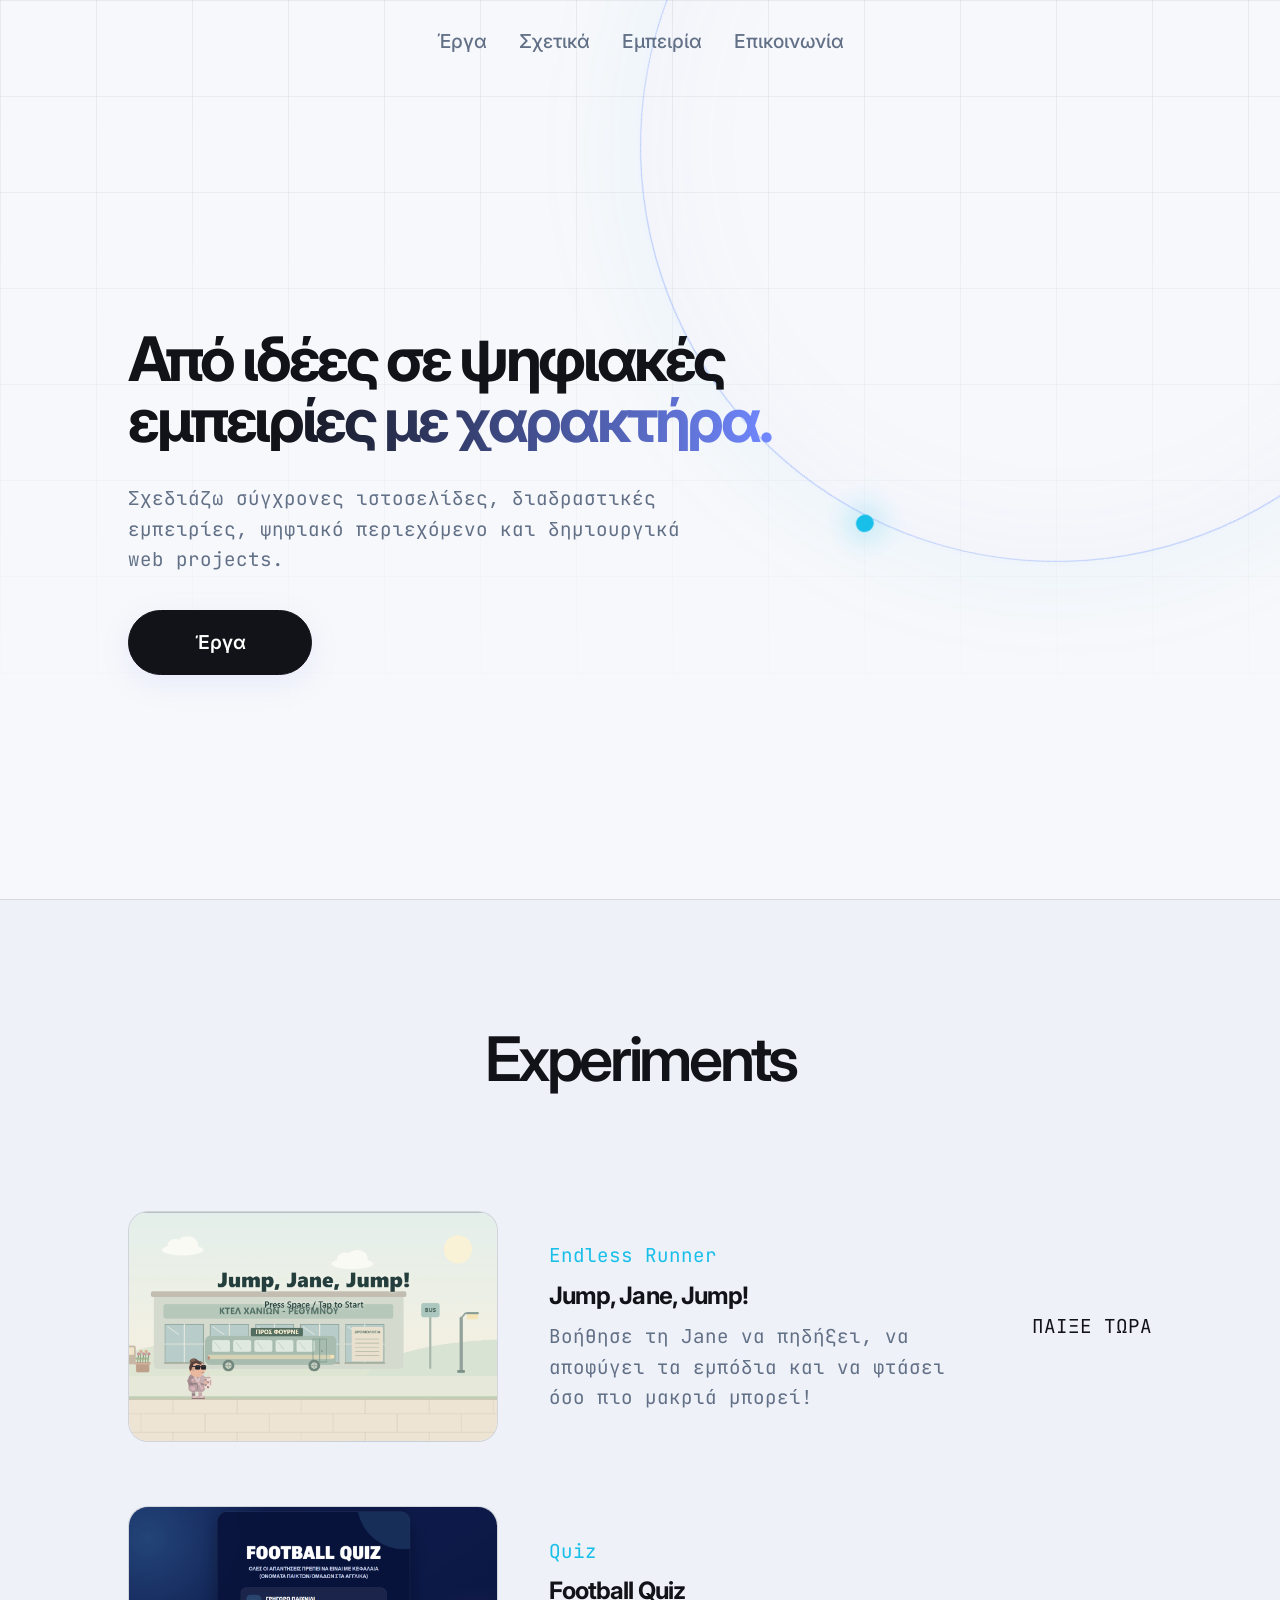
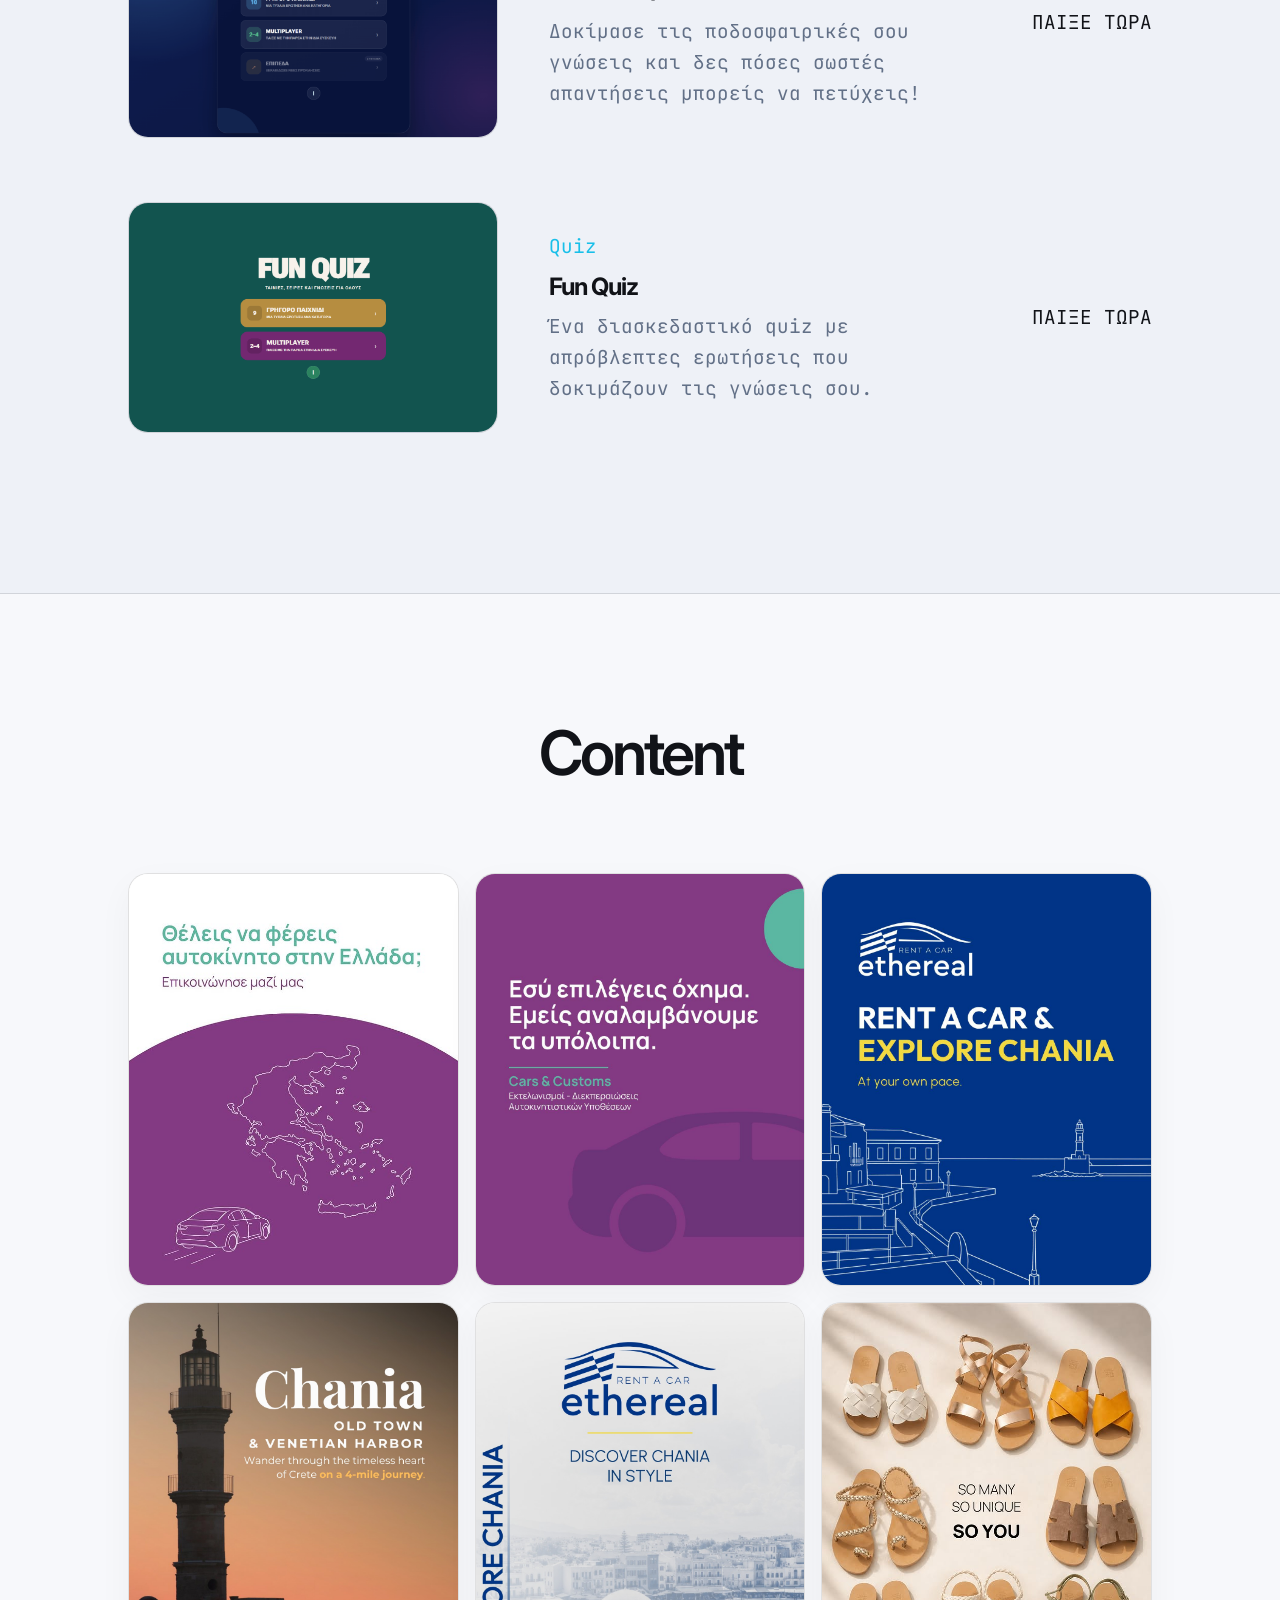
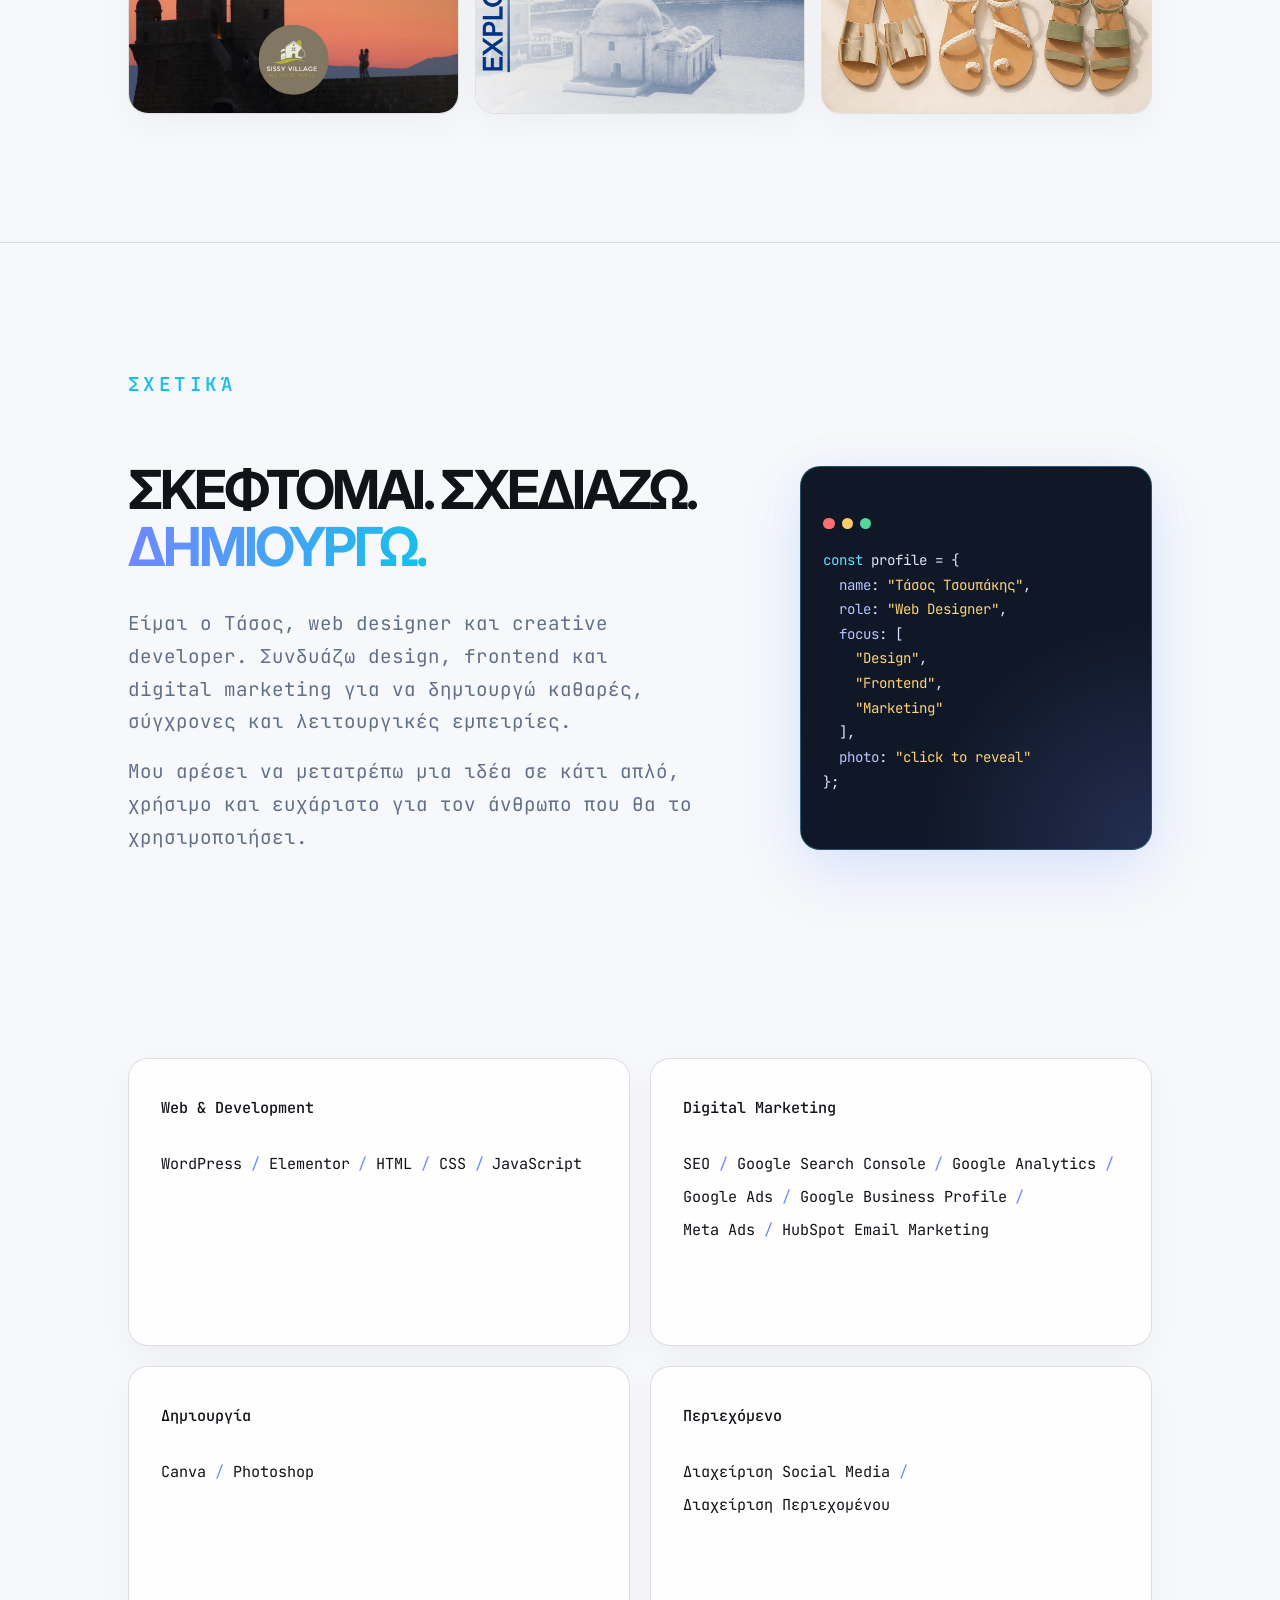
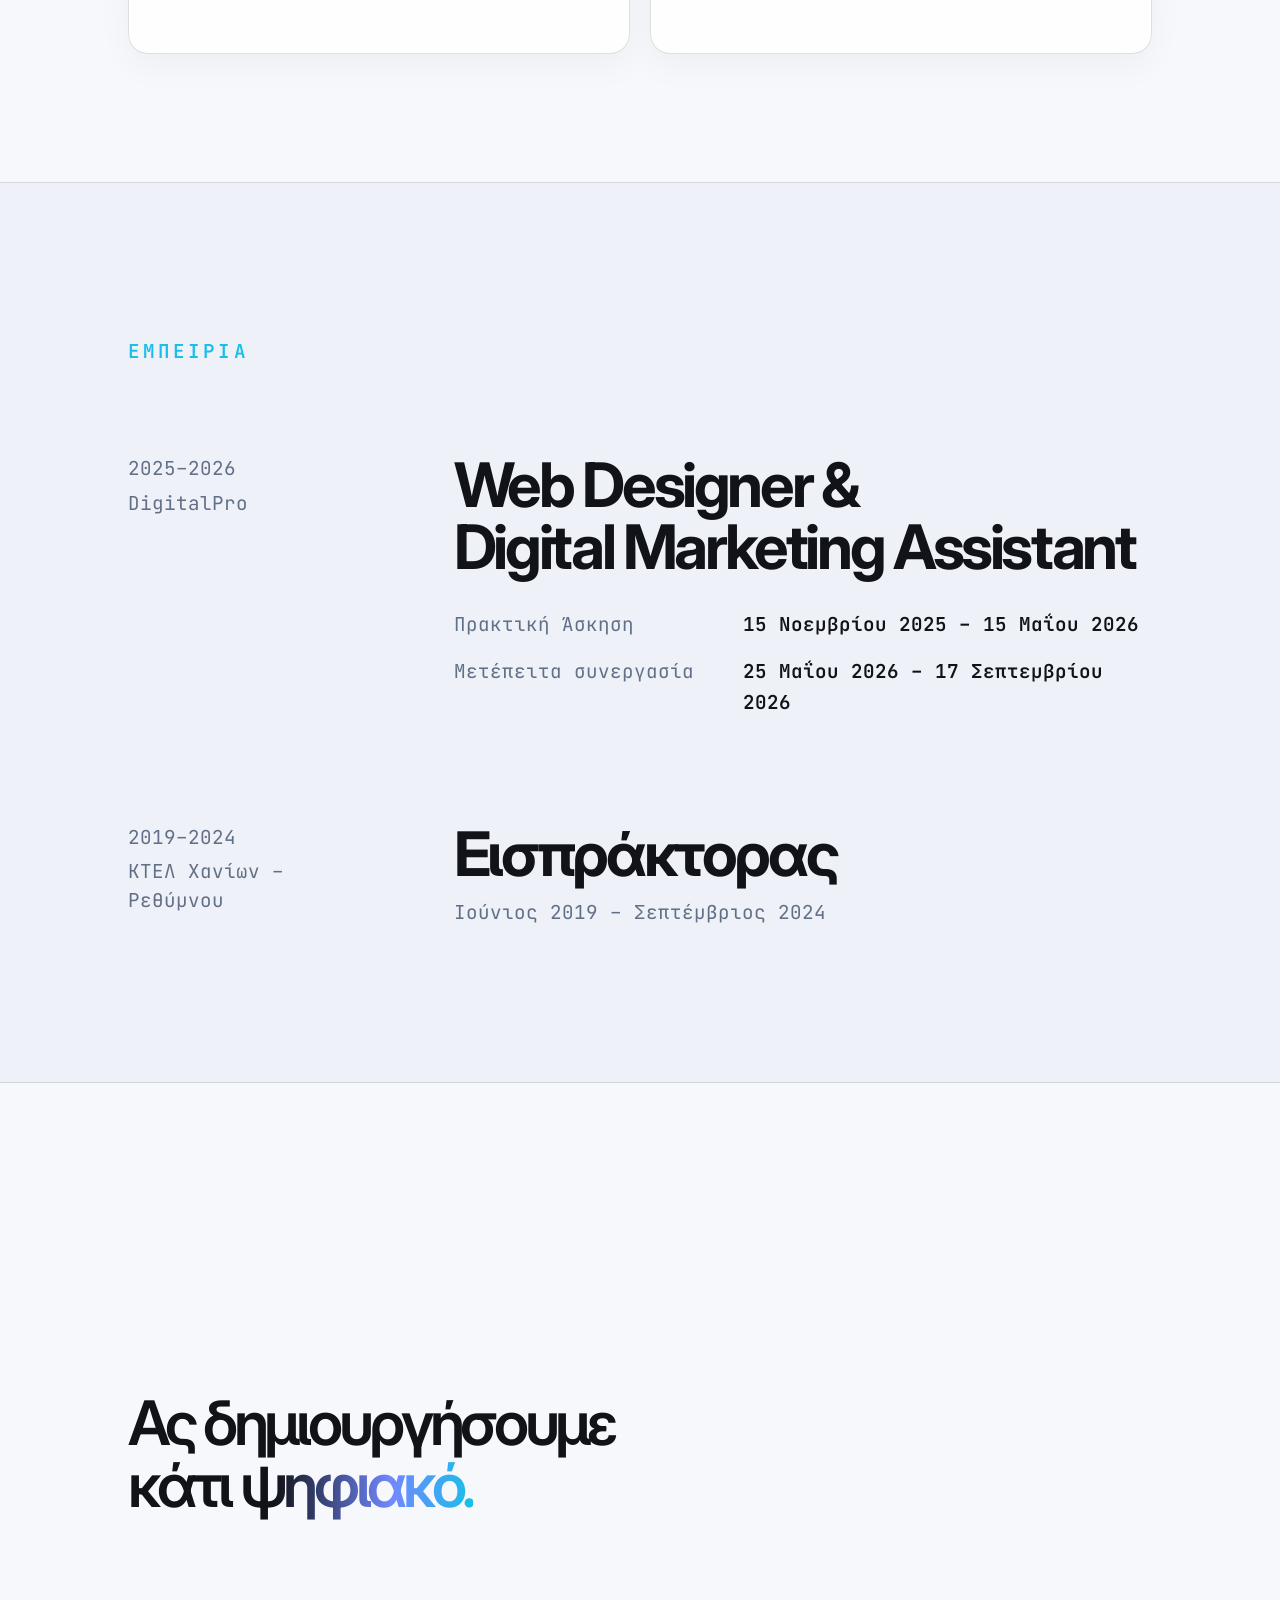
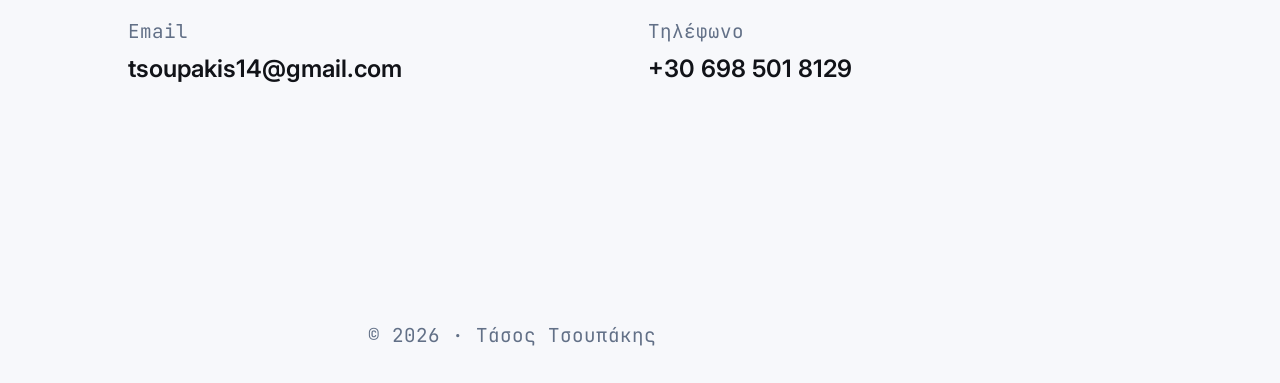
==== commit 0cbc0966: "Update index.html" ====
--- a/index.html
+++ b/index.html
@@ -125,7 +125,35 @@
   <span class="profile-hint">πάτησε για φωτογραφία</span>
 </button>
 
-  <div class="skills" id="skills"></div>
+  <div class="skills skills-catalog reveal" id="skills">
+  <h3>Εργαλεία &amp; Δεξιότητες</h3>
+
+  <div class="skills-panel">
+    <div class="skills-column">
+      <span class="skill-item" style="--delay: 0">WordPress</span>
+      <span class="skill-item" style="--delay: 1">JavaScript</span>
+      <span class="skill-item" style="--delay: 2">Google Analytics</span>
+      <span class="skill-item" style="--delay: 3">Canva</span>
+      <span class="skill-item" style="--delay: 4">Διαχείριση Social Media</span>
+    </div>
+
+    <div class="skills-column">
+      <span class="skill-item" style="--delay: 5">Elementor</span>
+      <span class="skill-item" style="--delay: 6">SEO</span>
+      <span class="skill-item" style="--delay: 7">Google Ads</span>
+      <span class="skill-item" style="--delay: 8">Photoshop</span>
+      <span class="skill-item" style="--delay: 9">Διαχείριση Περιεχομένου</span>
+    </div>
+
+    <div class="skills-column">
+      <span class="skill-item" style="--delay: 10">HTML & CSS</span>
+      <span class="skill-item" style="--delay: 11">Google Search Console</span>
+      <span class="skill-item" style="--delay: 12">Google Business Profile</span>
+      <span class="skill-item" style="--delay: 13">Meta Ads</span>
+      <span class="skill-item" style="--delay: 14">HubSpot Email Marketing</span>
+    </div>
+  </div>
+</div>
 </section>
 
     <!-- ΕΜΠΕΙΡΙΑ -->
--- a/css/style.css
+++ b/css/style.css
@@ -2798,3 +2798,168 @@
 .game-card > a:hover .game-info h3 {
   background-position: 100% 0%;
 }
+/* PROFILE CARD — κώδικας / φωτογραφία */
+.profile-code {
+  position: relative;
+  display: block;
+  min-height: 24rem;
+  padding: 1.25rem 1.4rem 1.5rem;
+  overflow: hidden;
+  border: 1px solid rgba(99, 221, 255, 0.28);
+  border-radius: var(--radius);
+  background:
+    radial-gradient(circle at 100% 100%, rgba(113, 136, 255, 0.2), transparent 44%),
+    #101827;
+  box-shadow:
+    0 1.5rem 4rem rgba(66, 112, 255, 0.14),
+    0 0 2.5rem rgba(99, 221, 255, 0.08);
+  color: inherit;
+  text-align: left;
+  cursor: pointer;
+}
+
+.profile-code-content {
+  position: relative;
+  z-index: 2;
+  transition: opacity 0.4s var(--ease), transform 0.4s var(--ease);
+}
+
+.profile-image {
+  position: absolute;
+  inset: 0;
+  z-index: 1;
+  width: 100%;
+  height: 100%;
+  object-fit: cover;
+  opacity: 0;
+  transform: scale(1.04);
+  transition: opacity 0.45s var(--ease), transform 0.55s var(--ease);
+}
+
+.profile-hint {
+  position: absolute;
+  z-index: 3;
+  right: 1rem;
+  bottom: 1rem;
+  padding: 0.4rem 0.65rem;
+  border-radius: 999px;
+  background: rgba(16, 24, 39, 0.78);
+  color: #ffffff;
+  font-family: "JetBrains Mono", monospace;
+  font-size: 0.72rem;
+  opacity: 0.72;
+  transition: opacity 0.3s var(--ease);
+}
+
+.profile-code:hover .profile-hint {
+  opacity: 1;
+}
+
+.profile-code.is-photo .profile-code-content {
+  opacity: 0;
+  transform: scale(0.96);
+  pointer-events: none;
+}
+
+.profile-code.is-photo .profile-image {
+  opacity: 1;
+  transform: scale(1);
+}
+
+.profile-code.is-photo .profile-hint {
+  content: "πάτησε για κώδικα";
+}
+/* Απόκρυψη μηνύματος στην κάρτα προφίλ */
+.profile-hint {
+  display: none;
+}
+/* Skills — πάντα 4 κάρτες */
+#skills {
+  grid-template-columns: repeat(4, minmax(0, 1fr)) !important;
+}
+
+.skill-group {
+  padding: 1.25rem !important;
+}
+/* Skills — 4 κάρτες με άνετο κείμενο */
+#skills {
+  grid-template-columns: repeat(4, minmax(0, 1fr)) !important;
+}
+
+.skill-group {
+  padding: 1.1rem !important;
+}
+
+.skill-group > p,
+.skill-group span {
+  font-size: clamp(0.95rem, 1.1vw, 1.1rem) !important;
+}
+/* Skills — 2 κάρτες σε κάθε σειρά */
+#skills {
+  grid-template-columns: repeat(2, minmax(0, 1fr)) !important;
+}
+
+/* Στο κινητό μία κάρτα σε κάθε σειρά */
+@media (max-width: 700px) {
+  #skills {
+    grid-template-columns: 1fr !important;
+  }
+}
+/* Skills cards — διακριτικό hover */
+.skill-group {
+  transition:
+    border-color 0.35s var(--ease),
+    box-shadow 0.35s var(--ease);
+}
+
+.skill-group:hover {
+  border-color: rgba(24, 191, 233, 0.5);
+  box-shadow: 0 1.1rem 2.8rem rgba(84, 132, 255, 0.13);
+}
+
+/* Τίτλος κάρτας: μαύρο → μωβ → γαλάζιο */
+.skill-group > p {
+  display: inline-block;
+  width: fit-content;
+  color: transparent;
+  background: linear-gradient(
+    90deg,
+    var(--text) 0%,
+    var(--text) 50%,
+    var(--text) 50%,
+    #2f365f 69%,
+    var(--accent) 85%,
+    var(--accent-2) 100%
+  );
+  background-size: 200% 100%;
+  background-position: 0% 0%;
+  background-clip: text;
+  -webkit-background-clip: text;
+  transition: background-position 0.55s var(--ease);
+}
+
+.skill-group:hover > p {
+  background-position: 100% 0%;
+}
+/* Skills — full width μέσα στο κοινό 10vw padding */
+.about-section #skills {
+  display: grid;
+  width: 100% !important;
+  max-width: none !important;
+  margin: clamp(4rem, 8vw, 7rem) 0 0 !important;
+  grid-template-columns: repeat(2, minmax(0, 1fr)) !important;
+  gap: 1.25rem;
+}
+
+.about-section #skills .skill-group {
+  min-height: 18rem;
+  padding: clamp(1.5rem, 2.5vw, 2.25rem) !important;
+}
+/* Skills — πιάνουν όλο το διαθέσιμο πλάτος μετά το 10vw */
+#about #skills {
+  width: 80vw !important;
+  max-width: none !important;
+  margin-right: 0 !important;
+  margin-left: 0 !important;
+  grid-template-columns: repeat(2, minmax(0, 1fr)) !important;
+}
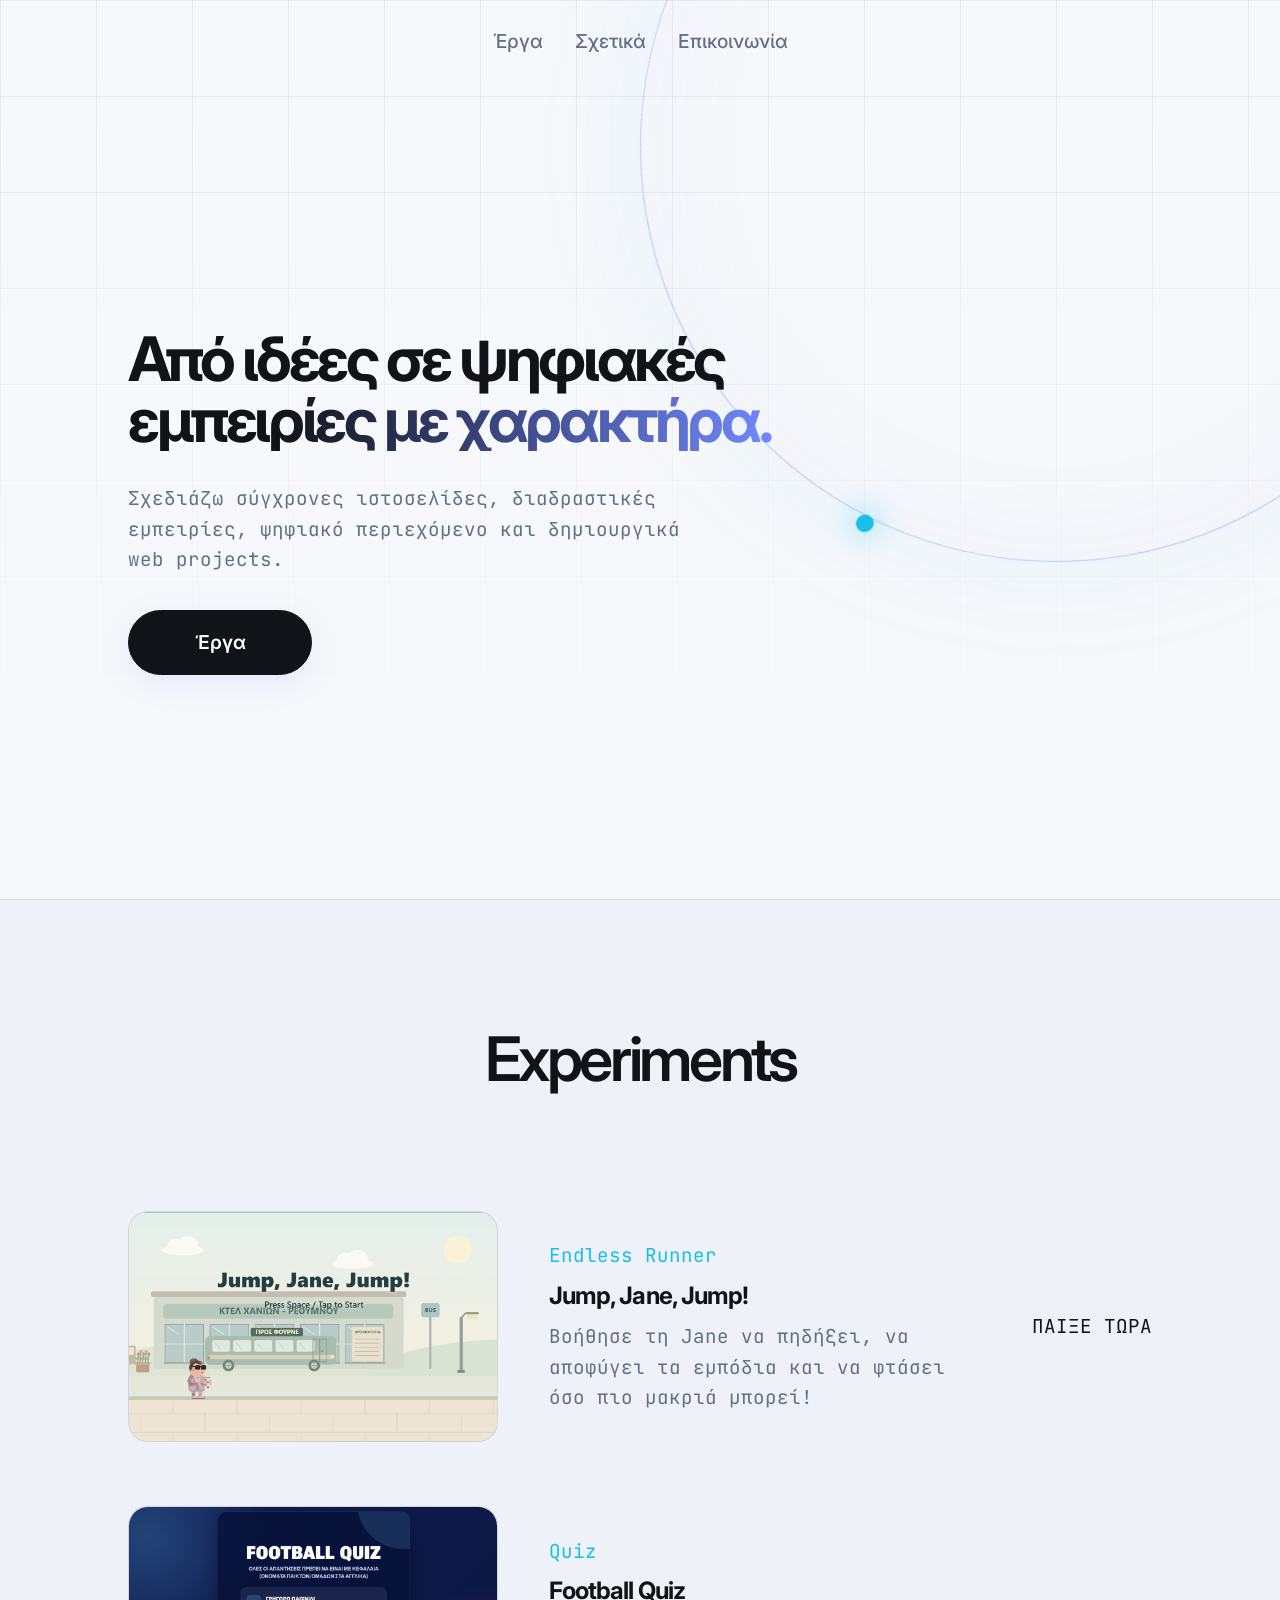
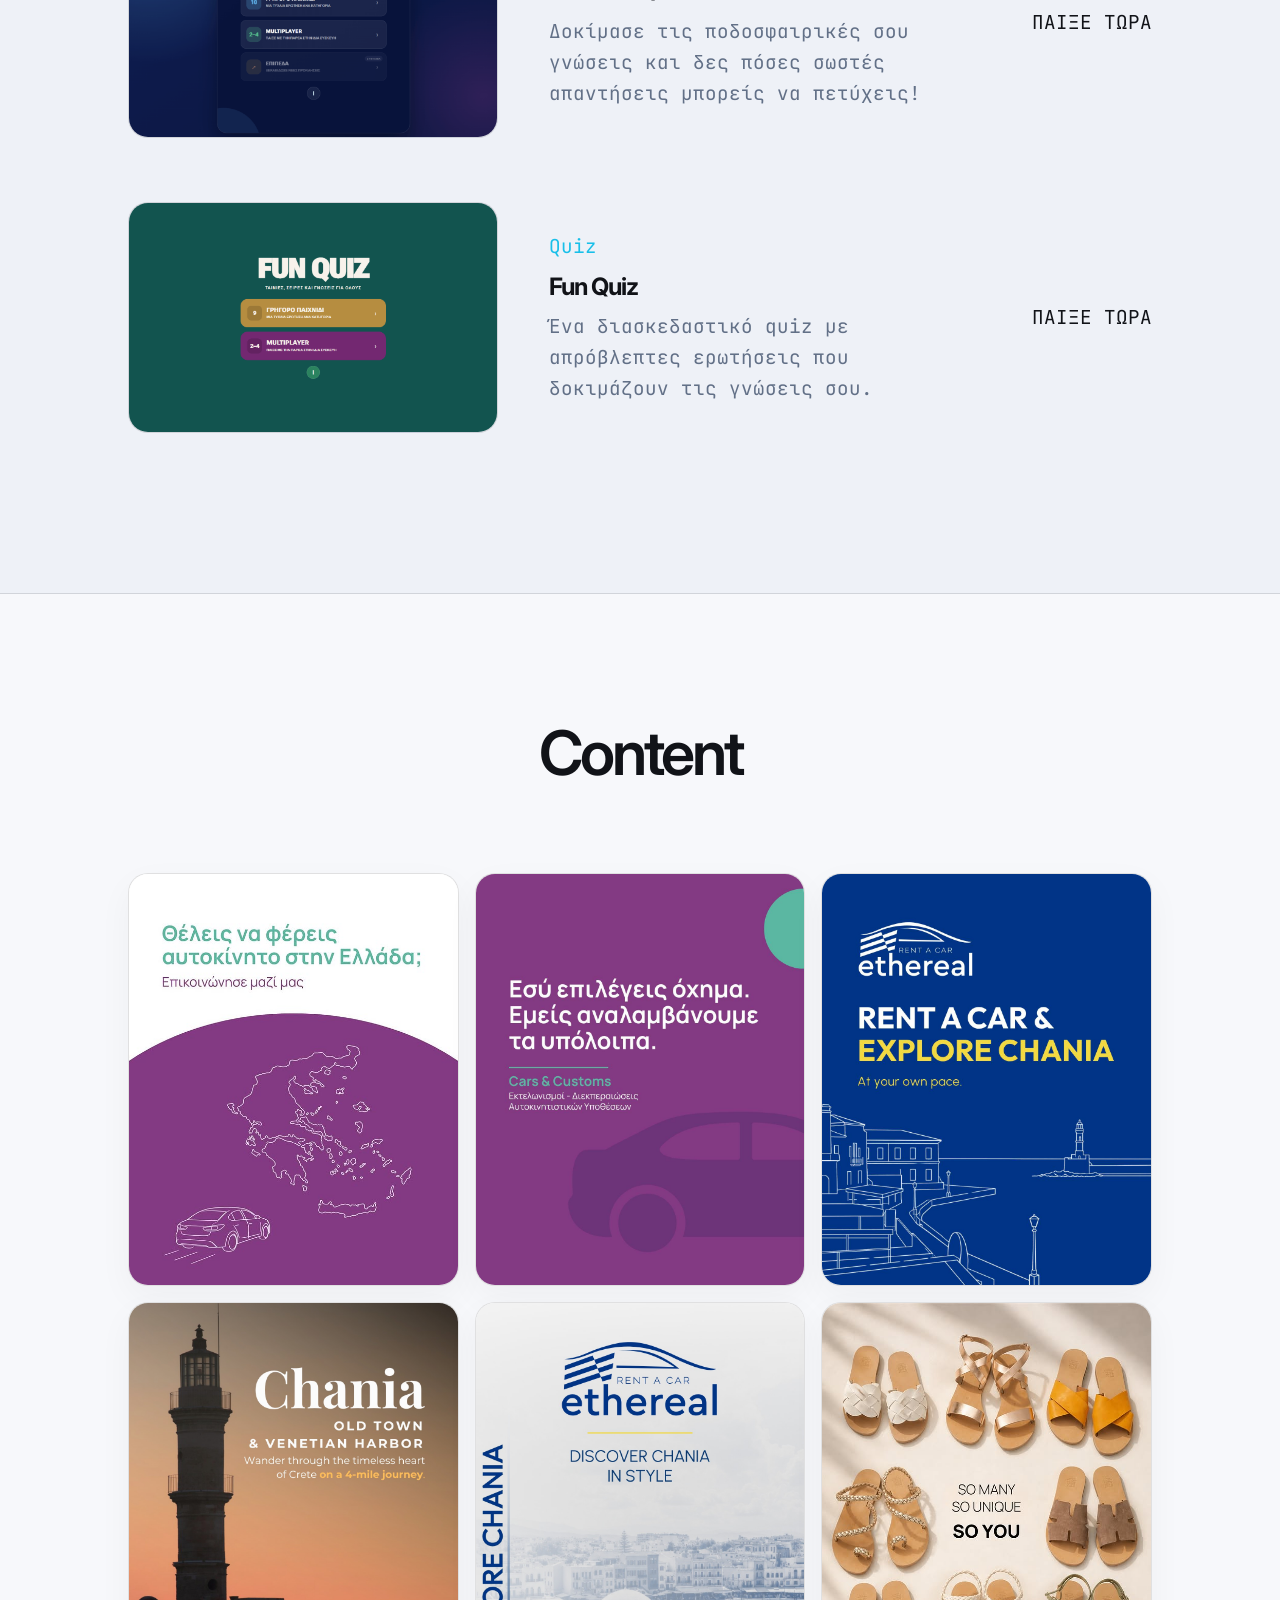
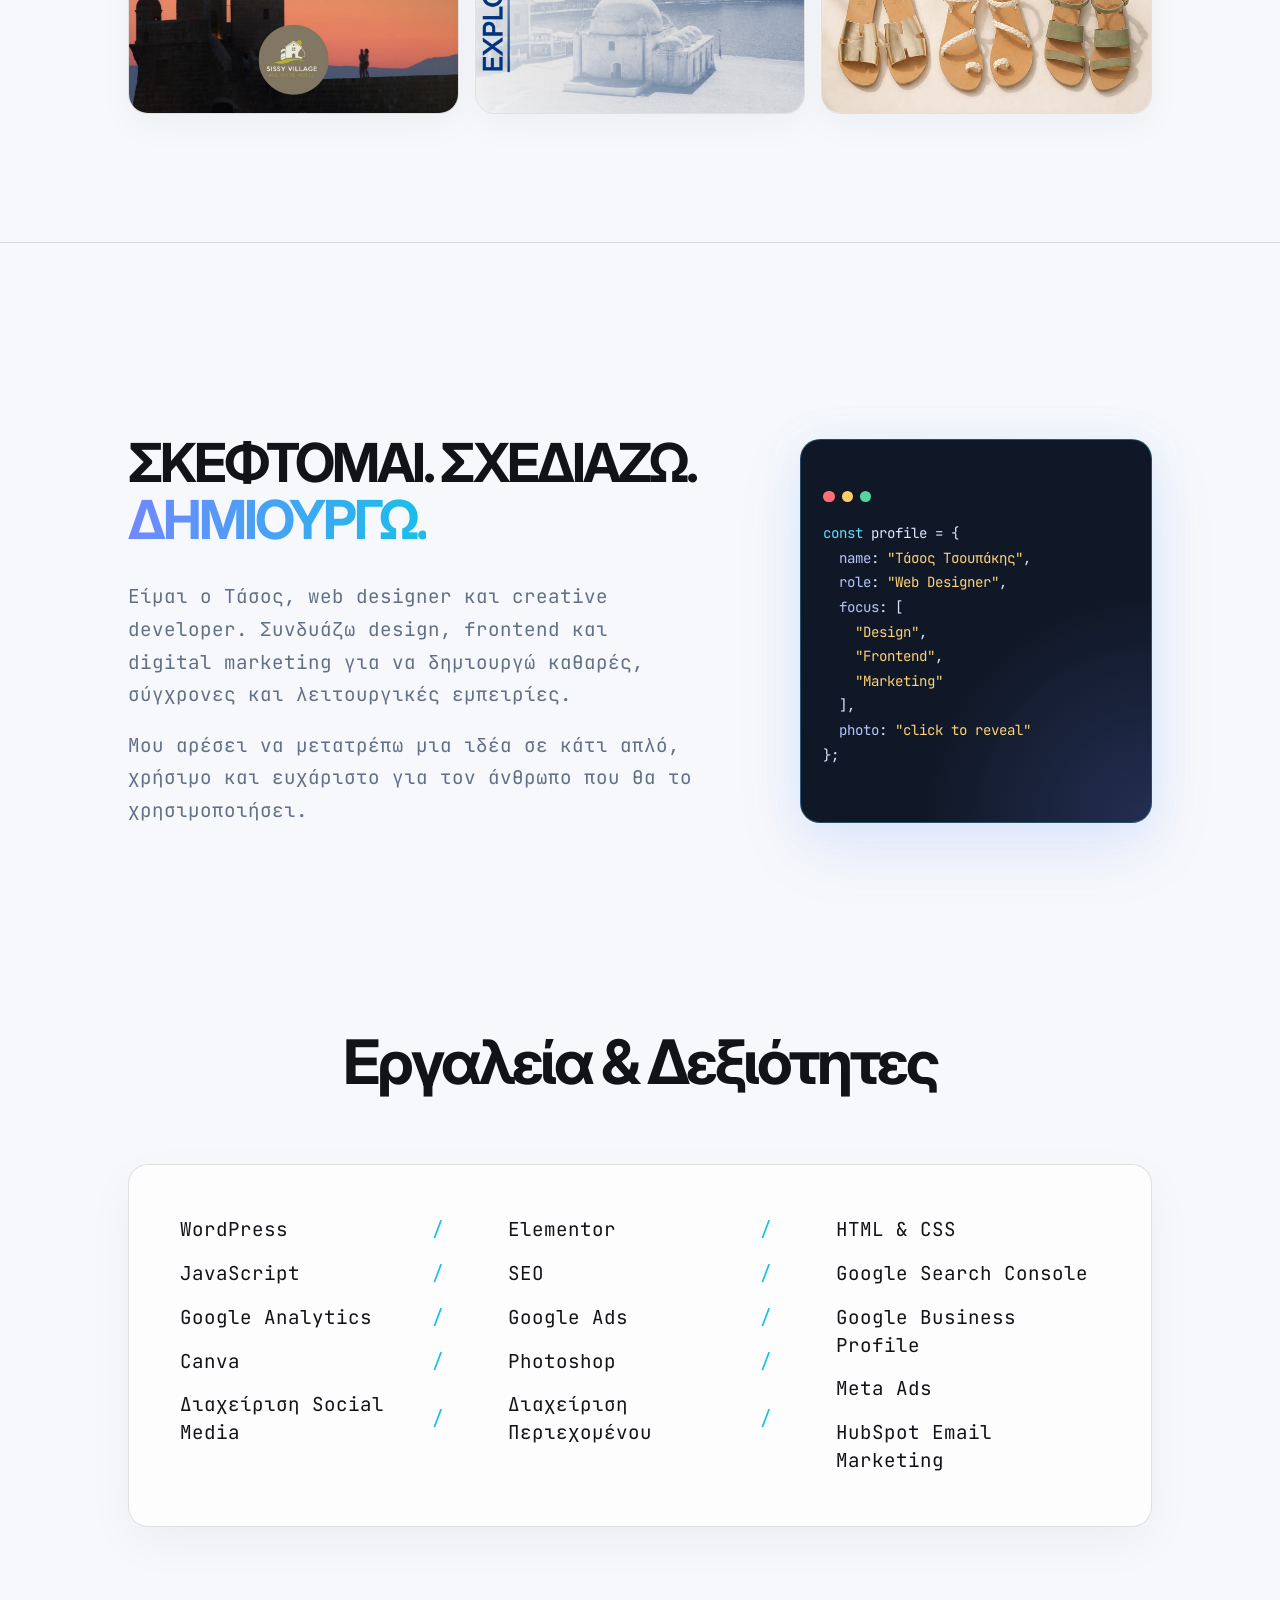
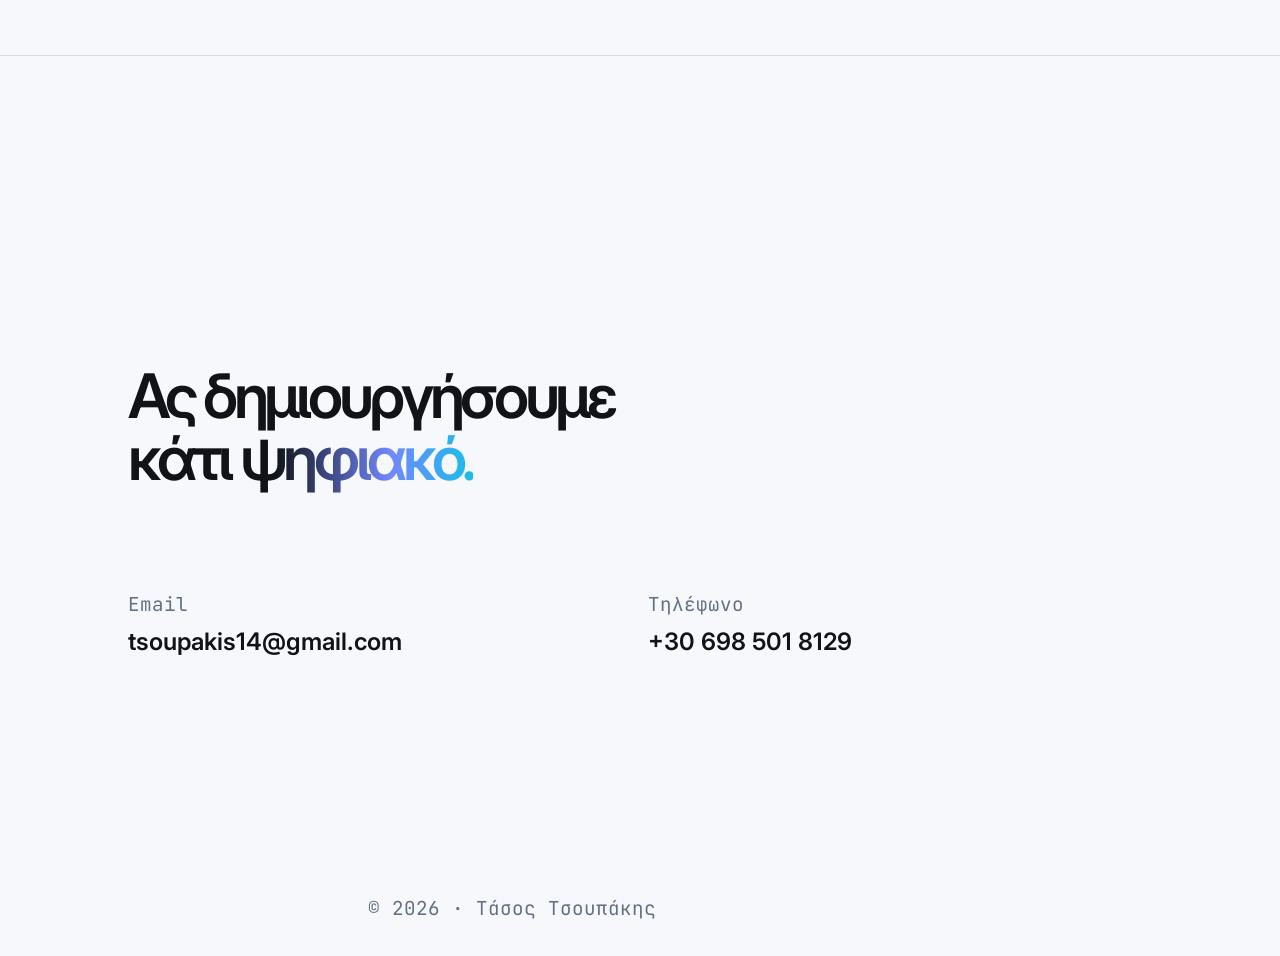
==== commit 9223f7fe: "Update index.html" ====
--- a/index.html
+++ b/index.html
@@ -30,7 +30,7 @@
       <span class="sr-only">Toggle navigation</span><span></span><span></span>
     </button>
     <nav class="site-nav" id="site-nav" aria-label="Primary navigation">
-      <a href="#games">Έργα</a><a href="#about">Σχετικά</a><a href="#experience">Εμπειρία</a><a href="#contact">Επικοινωνία</a>
+      <a href="#games">Έργα</a><a href="#about">Σχετικά</a><a href="#contact">Επικοινωνία</a>
       <span class="nav-indicator" aria-hidden="true"></span>
     </nav>
   </header>
@@ -69,7 +69,6 @@
 
     <section class="section about-section" id="about" aria-labelledby="about-title">
   <div class="section-heading reveal">
-    <h2 id="about-title">Σχετικά</h2>
   </div>
 
   <div class="about-layout">
@@ -156,70 +155,6 @@
 </div>
 </section>
 
-    <!-- ΕΜΠΕΙΡΙΑ -->
-<section
-  class="section resume-section experience-section"
-  id="experience"
-  aria-labelledby="experience-label"
->
-  <p class="resume-label reveal" id="experience-label">
-    ΕΜΠΕΙΡΙΑ
-  </p>
-
-  <div class="resume-list">
-
-    <article class="experience-row reveal">
-
-      <div class="experience-meta">
-        <p>2025–2026</p>
-        <p>DigitalPro</p>
-      </div>
-
-      <div class="experience-content">
-        <h3>
-          Web Designer &amp;<br>
-          Digital Marketing Assistant
-        </h3>
-
-        <div class="experience-dates">
-          <p>
-            <span>Πρακτική Άσκηση</span>
-            <strong>
-              15 Νοεμβρίου 2025 – 15 Μαΐου 2026
-            </strong>
-          </p>
-
-          <p>
-            <span>Μετέπειτα συνεργασία</span>
-            <strong>
-              25 Μαΐου 2026 – 17 Σεπτεμβρίου 2026
-            </strong>
-          </p>
-        </div>
-      </div>
-
-    </article>
-
-    <article class="experience-row reveal">
-
-      <div class="experience-meta">
-        <p>2019–2024</p>
-        <p>ΚΤΕΛ Χανίων – Ρεθύμνου</p>
-      </div>
-
-      <div class="experience-content">
-        <h3>Εισπράκτορας</h3>
-
-        <p class="resume-description">
-          Ιούνιος 2019 – Σεπτέμβριος 2024
-        </p>
-      </div>
-
-    </article>
-
-  </div>
-</section>
-
     <section class="contact" id="contact" aria-labelledby="contact-title">
   <div class="contact-main">
     <h2 id="contact-title" class="reveal">
--- a/css/style.css
+++ b/css/style.css
@@ -2963,3 +2963,221 @@
   margin-left: 0 !important;
   grid-template-columns: repeat(2, minmax(0, 1fr)) !important;
 }
+/* ΕΡΓΑΛΕΙΑ & ΔΕΞΙΟΤΗΤΕΣ — ενιαία κάρτα */
+#about .skills-catalog {
+  width: 80vw !important;
+  max-width: none !important;
+  margin: clamp(4rem, 8vw, 7rem) 0 0 !important;
+}
+
+.skills-catalog > h3 {
+  margin: 0 0 1.8rem;
+  color: var(--text);
+  font-family: "Inter", system-ui, sans-serif;
+  font-size: var(--font-title);
+  font-weight: 700;
+  line-height: 1.1;
+  letter-spacing: -0.04em;
+}
+
+.skills-panel {
+  display: grid;
+  grid-template-columns: repeat(3, minmax(0, 1fr));
+  gap: 2rem clamp(2rem, 5vw, 6rem);
+  padding: clamp(2rem, 4vw, 4rem);
+  border: 1px solid var(--border);
+  border-radius: var(--radius);
+  background: rgba(255, 255, 255, 0.72);
+  box-shadow: 0 1rem 3rem rgba(17, 19, 24, 0.045);
+}
+
+.skills-column {
+  display: flex;
+  flex-direction: column;
+  align-items: flex-start;
+  gap: 1rem;
+}
+
+.skill-item {
+  display: inline-flex;
+  align-items: center;
+  width: fit-content;
+  color: var(--text);
+  font-family: "JetBrains Mono", monospace;
+  font-size: var(--font-text);
+  line-height: 1.45;
+  transition: color 0.25s var(--ease);
+}
+
+.skill-item:not(:last-child)::after {
+  content: "/";
+  margin-left: 0.75rem;
+  color: var(--accent-2);
+}
+
+.skill-item:hover {
+  color: var(--accent);
+}
+
+/* Απαλό stagger animation στο scroll */
+.skills-catalog.reveal .skill-item {
+  opacity: 0;
+  transform: translateY(0.5rem);
+}
+
+.skills-catalog.reveal.is-visible .skill-item {
+  animation: skill-item-in 0.45s var(--ease) forwards;
+  animation-delay: calc(var(--delay) * 55ms);
+}
+
+@keyframes skill-item-in {
+  to {
+    opacity: 1;
+    transform: translateY(0);
+  }
+}
+
+@media (max-width: 900px) {
+  .skills-panel {
+    grid-template-columns: repeat(2, minmax(0, 1fr));
+  }
+}
+
+@media (max-width: 700px) {
+  #about .skills-catalog {
+    width: 100% !important;
+  }
+
+  .skills-panel {
+    grid-template-columns: 1fr;
+    padding: 1.5rem;
+  }
+}
+/* Εργαλεία & Δεξιότητες — τίτλος επάνω, ενιαίο κουτί κάτω */
+#about .skills-catalog {
+  display: flex !important;
+  flex-direction: column !important;
+  align-items: center !important;
+  width: 80vw !important;
+  max-width: none !important;
+  margin: clamp(4rem, 8vw, 7rem) 0 0 !important;
+}
+
+#about .skills-catalog > h3 {
+  width: 100%;
+  margin: 0 0 clamp(2rem, 4vw, 3.5rem);
+  color: var(--text);
+  font-family: "Inter", system-ui, sans-serif;
+  font-size: var(--font-display);
+  font-weight: 700;
+  line-height: 1;
+  letter-spacing: -0.055em;
+  text-align: center;
+}
+
+#about .skills-catalog .skills-panel {
+  width: 100%;
+  max-width: none;
+}
+/* Τα / να μένουν ακριβώς δίπλα στο αντίστοιχο skill */
+.skills-column {
+  align-items: flex-start !important;
+}
+
+.skill-item {
+  display: inline-flex !important;
+  align-self: flex-start !important;
+  width: auto !important;
+  justify-content: flex-start !important;
+  gap: 0 !important;
+}
+
+.skill-item:not(:last-child)::after {
+  position: static !important;
+  display: inline !important;
+  margin-left: 0.65rem !important;
+  color: var(--accent-2);
+}
+/* Skills — gradient hover */
+.skill-item {
+  color: transparent;
+  background: linear-gradient(
+    90deg,
+    var(--text) 0%,
+    var(--text) 50%,
+    var(--text) 50%,
+    #2f365f 69%,
+    var(--accent) 85%,
+    var(--accent-2) 100%
+  );
+  background-size: 200% 100%;
+  background-position: 0% 0%;
+  background-clip: text;
+  -webkit-background-clip: text;
+  -webkit-text-fill-color: transparent;
+  transition: background-position 0.55s var(--ease);
+}
+
+.skill-item:hover {
+  background-position: 100% 0%;
+}
+
+/* Το / παραμένει πάντα γαλάζιο */
+.skill-item:not(:last-child)::after {
+  color: var(--accent-2) !important;
+  -webkit-text-fill-color: var(--accent-2);
+}
+/* Τα / σε σταθερή θέση στο τέλος κάθε στήλης */
+.skills-column .skill-item {
+  width: 100% !important;
+  justify-content: space-between !important;
+}
+
+.skills-column .skill-item:not(:last-child)::after {
+  margin-left: auto !important;
+}
+/* Skills — / μόνο στις δύο πρώτες στήλες */
+.skills-column:nth-child(1) .skill-item::after,
+.skills-column:nth-child(2) .skill-item::after {
+  content: "/" !important;
+  margin-left: auto !important;
+  color: var(--accent-2) !important;
+  -webkit-text-fill-color: var(--accent-2);
+}
+
+.skills-column:nth-child(3) .skill-item::after {
+  content: none !important;
+}
+
+/* Ακύρωση του gradient από ολόκληρη τη σειρά */
+.skill-item {
+  background: none !important;
+  color: var(--text) !important;
+  -webkit-text-fill-color: var(--text);
+}
+
+/* Gradient μόνο πάνω στη λέξη */
+.skill-label {
+  display: inline-block;
+  width: fit-content;
+  color: transparent;
+  background: linear-gradient(
+    90deg,
+    var(--text) 0%,
+    var(--text) 50%,
+    var(--text) 50%,
+    #2f365f 69%,
+    var(--accent) 85%,
+    var(--accent-2) 100%
+  );
+  background-size: 200% 100%;
+  background-position: 0% 0%;
+  background-clip: text;
+  -webkit-background-clip: text;
+  -webkit-text-fill-color: transparent;
+  transition: background-position 0.55s var(--ease);
+}
+
+.skill-item:hover .skill-label {
+  background-position: 100% 0%;
+}
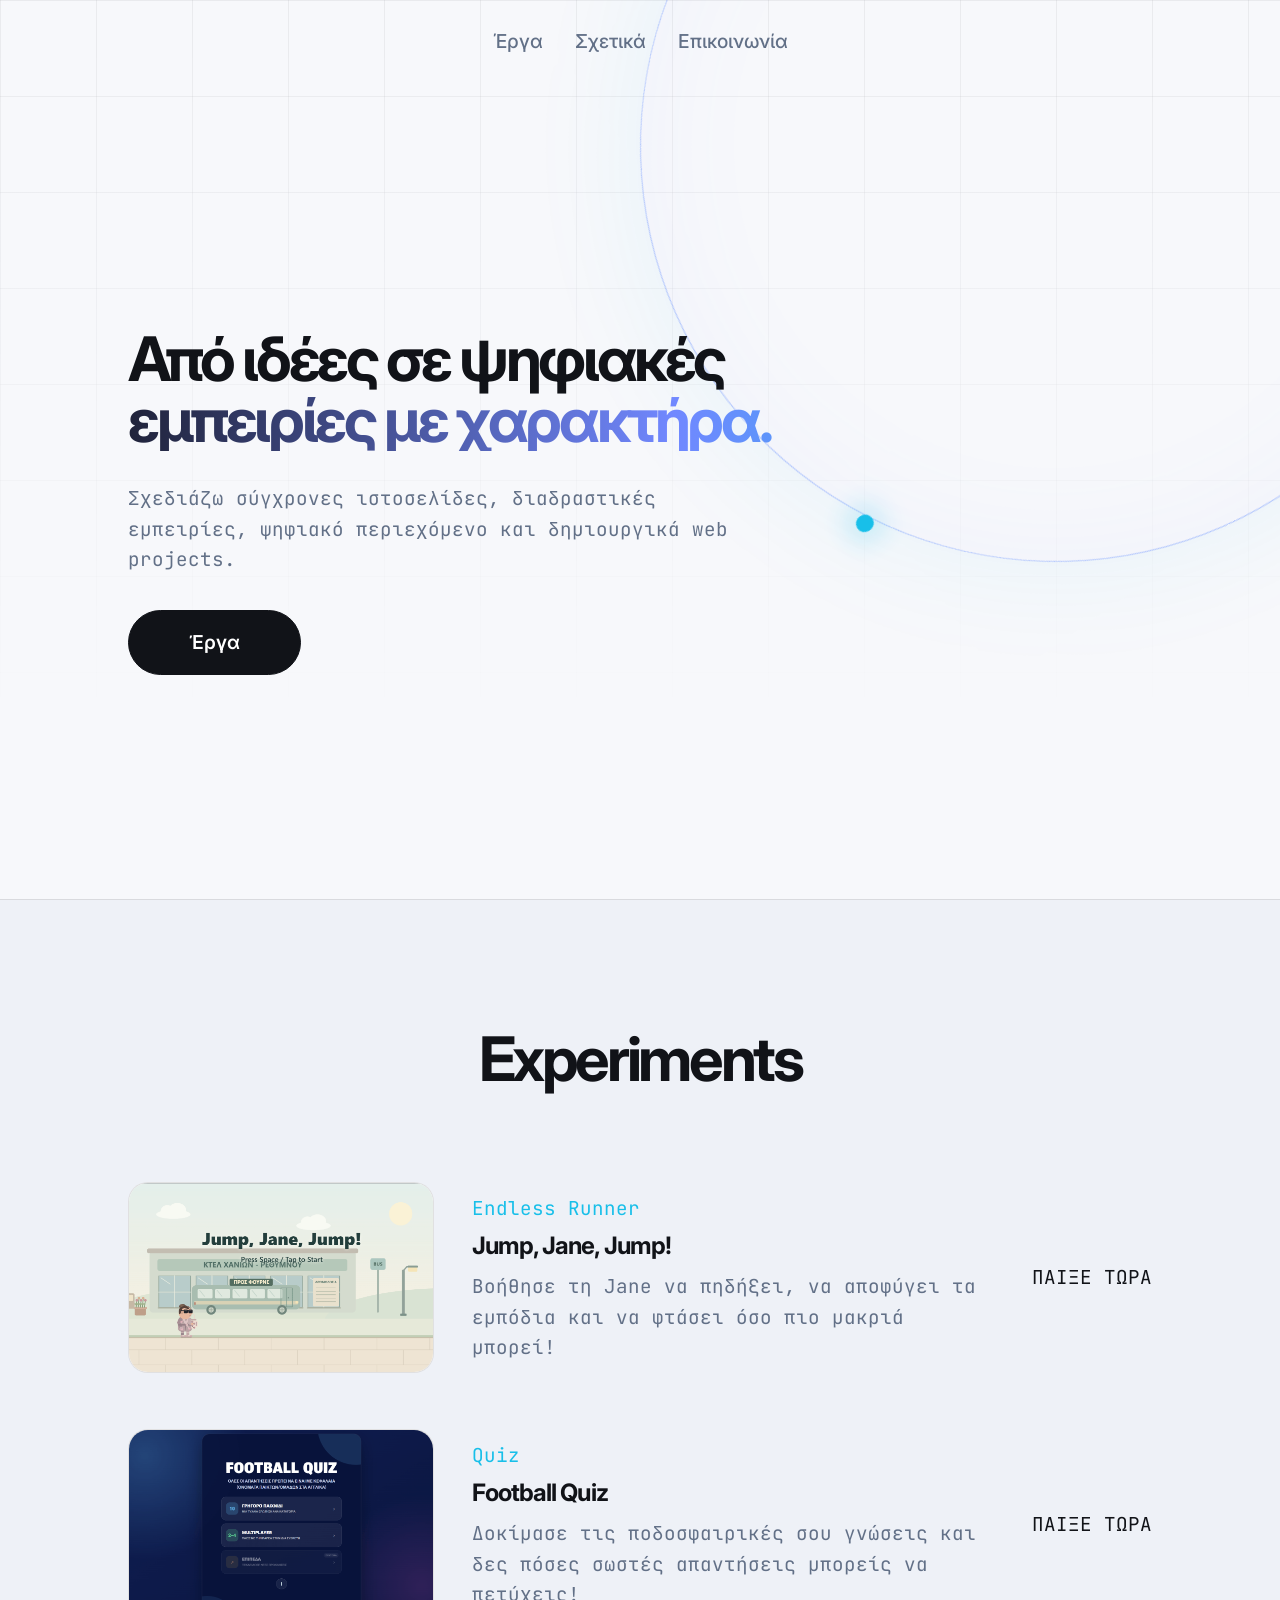
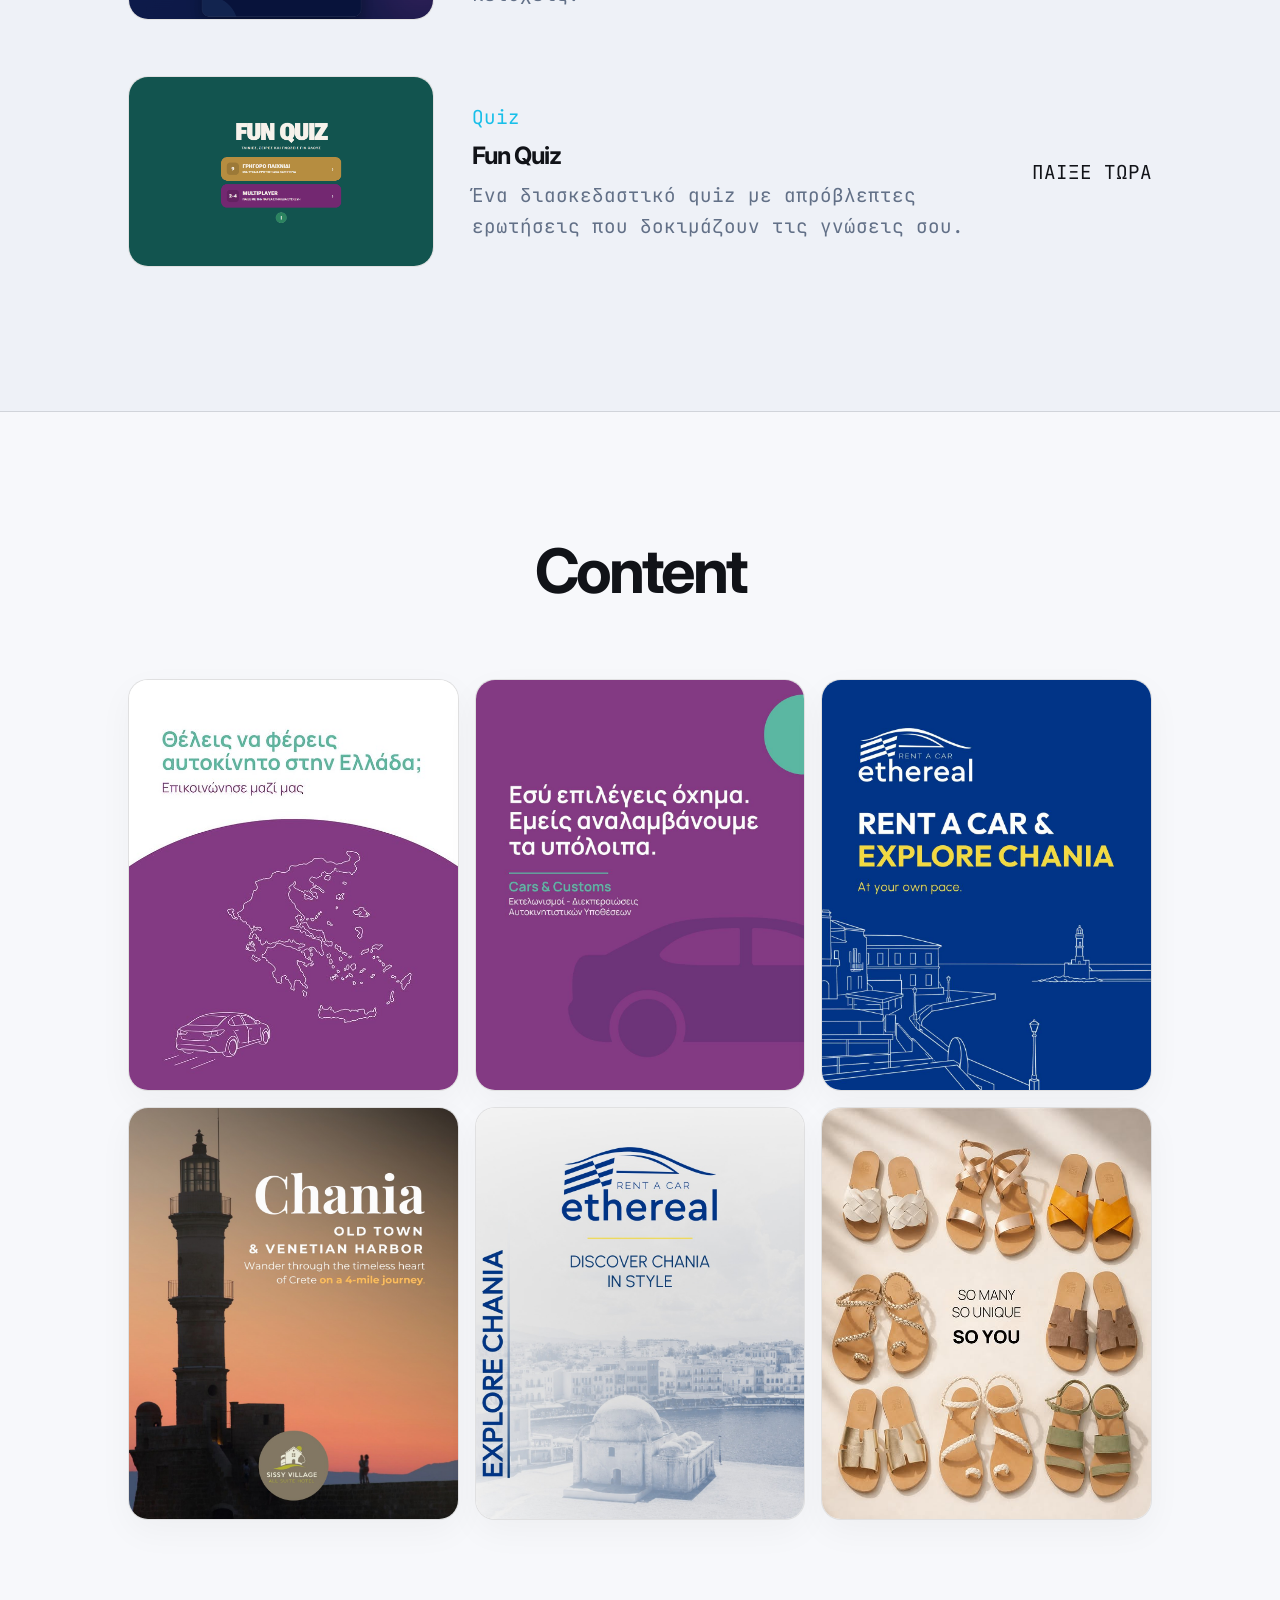
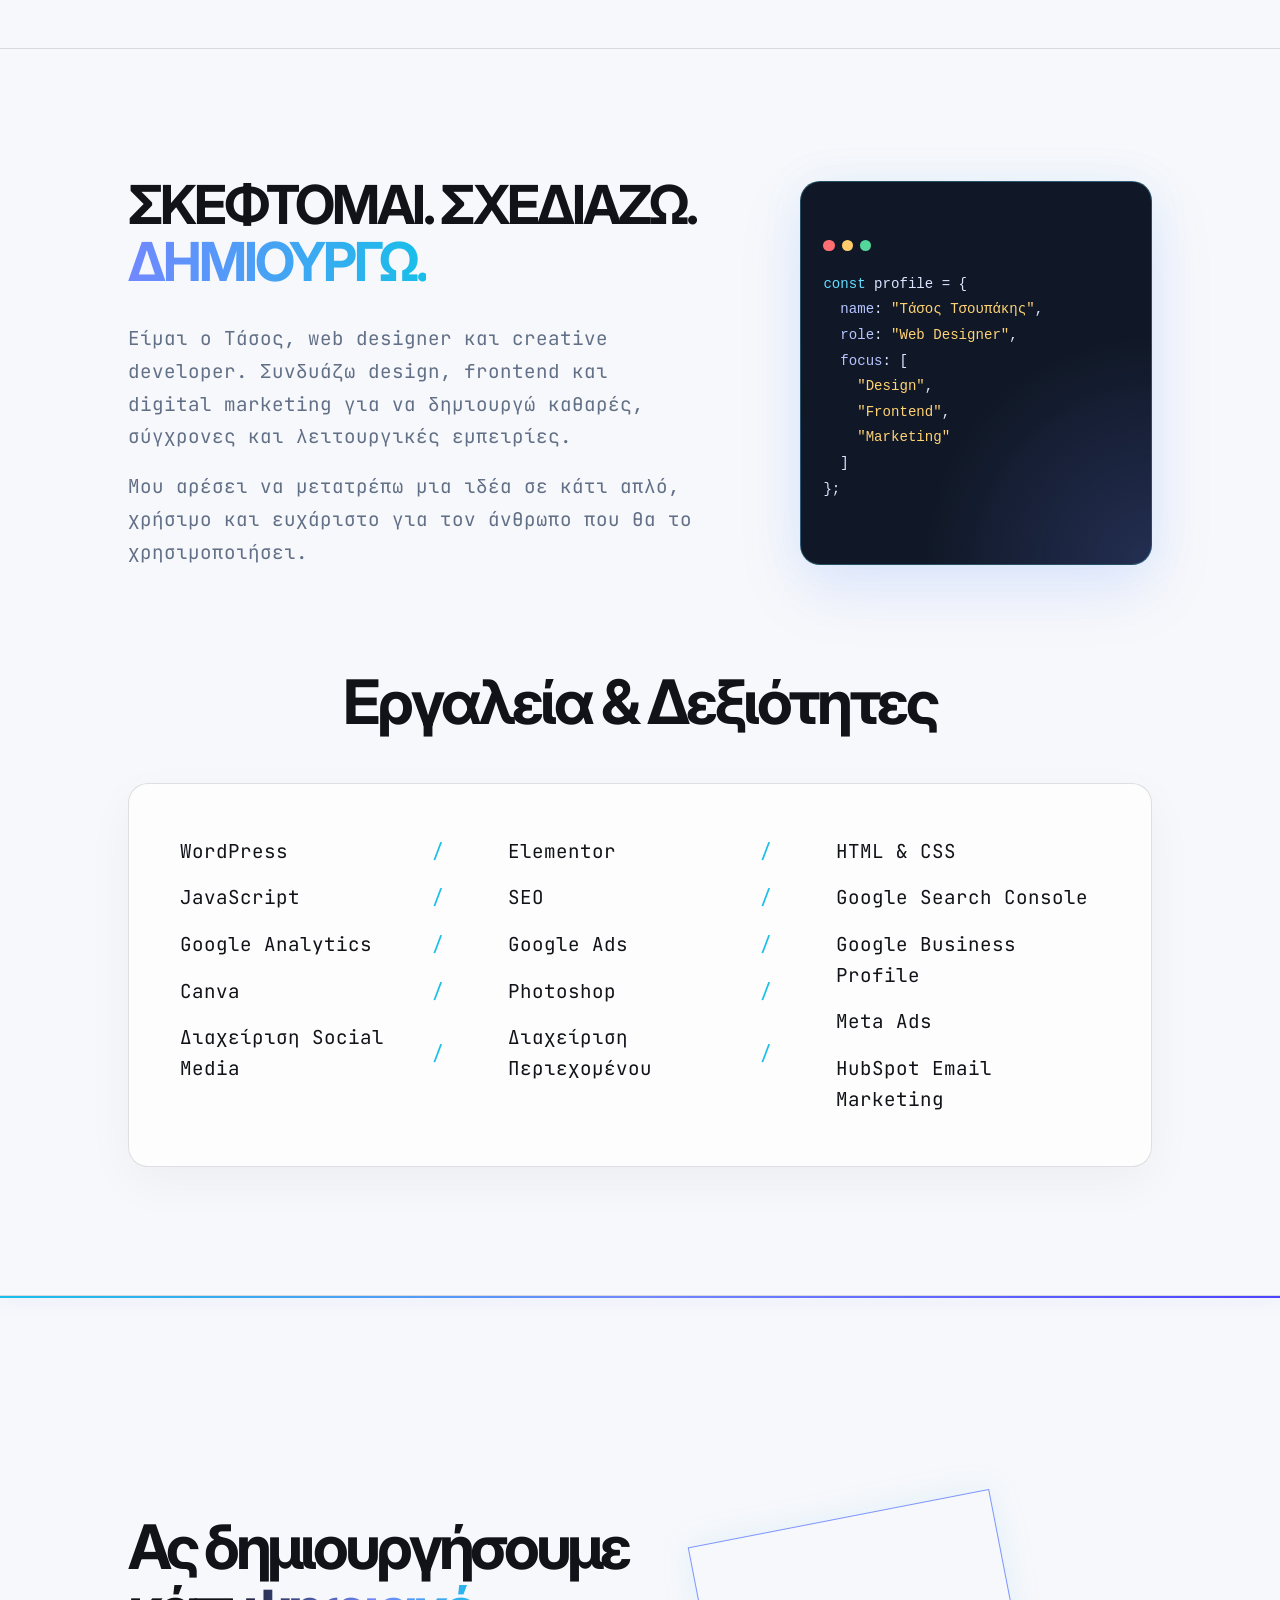
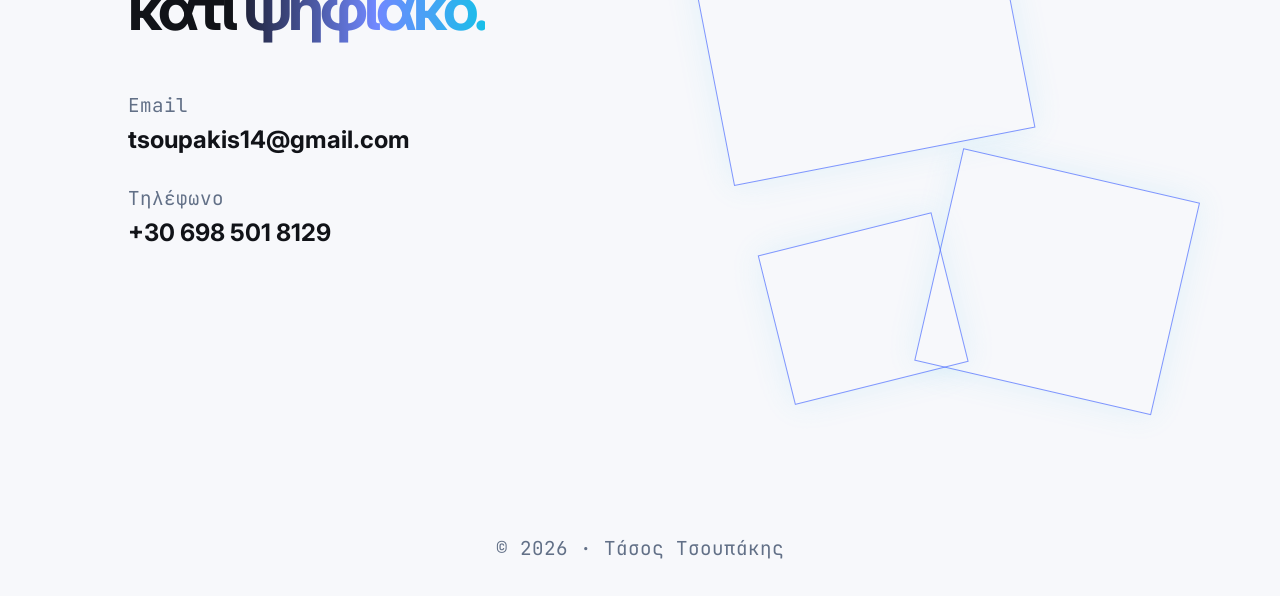
==== commit 39268296: "Add files via upload" ====
--- a/index.html
+++ b/index.html
@@ -1,189 +1,131 @@
 <!doctype html>
-<html lang="en">
+<html lang="el">
 <head>
   <meta charset="utf-8">
   <meta name="viewport" content="width=device-width, initial-scale=1">
   <title>Anastasis Tsoupakis — Web Designer &amp; Creative Developer</title>
   <meta name="description" content="Portfolio of Anastasis Tsoupakis, Web Designer, Creative Developer and Digital Creator focused on modern websites, interactive experiences and digital content.">
-  <meta name="theme-color" content="#07080b">
+  <meta name="theme-color" content="#f7f8fb">
   <meta property="og:type" content="website">
   <meta property="og:title" content="Anastasis Tsoupakis — Web Designer &amp; Creative Developer">
   <meta property="og:description" content="Modern websites, interactive experiences and digital content by Anastasis Tsoupakis.">
   <link rel="icon" href="assets/icons/favicon.svg" type="image/svg+xml">
   <link rel="preconnect" href="https://fonts.googleapis.com">
   <link rel="preconnect" href="https://fonts.gstatic.com" crossorigin>
-  <link href="https://fonts.googleapis.com/css2?family=Inter:wght@400;500;600;700&family=JetBrains+Mono:wght@400;500&display=swap" rel="stylesheet">
+  <link href="https://fonts.googleapis.com/css2?family=Inter:wght@400;500;600;700&amp;family=JetBrains+Mono:wght@400;500&amp;display=swap" rel="stylesheet">
   <link rel="stylesheet" href="css/style.css">
   <script src="data/projects.js" defer></script>
-  <script src="js/main.js?v=3" defer></script>
+  <script src="js/main.js" defer></script>
 </head>
 <body>
-  <a class="skip-link" href="#main">Skip to content</a>
+  <a class="skip-link" href="#main">Μετάβαση στο περιεχόμενο</a>
   <div class="cursor-glow" aria-hidden="true"></div>
 
   <header class="site-header" data-header>
-    <a class="brand" href="#top" aria-label="Anastasis Tsoupakis — home">
-      <span class="brand-mark" aria-hidden="true">AT</span>
-      <span class="brand-name">Anastasis Tsoupakis</span>
-    </a>
     <button class="menu-toggle" type="button" aria-expanded="false" aria-controls="site-nav">
-      <span class="sr-only">Toggle navigation</span><span></span><span></span>
+      <span class="sr-only">Άνοιγμα μενού</span><span></span><span></span>
     </button>
-    <nav class="site-nav" id="site-nav" aria-label="Primary navigation">
-      <a href="#games">Έργα</a><a href="#about">Σχετικά</a><a href="#contact">Επικοινωνία</a>
-      <span class="nav-indicator" aria-hidden="true"></span>
+    <nav class="site-nav" id="site-nav" aria-label="Κύρια πλοήγηση">
+      <a href="#games">Έργα</a>
+      <a href="#about">Σχετικά</a>
+      <a href="#contact">Επικοινωνία</a>
     </nav>
   </header>
 
   <main id="main">
     <section class="hero" id="top" aria-labelledby="hero-title">
-      <div class="hero-grid" aria-hidden="true"></div><div class="hero-orbit" aria-hidden="true"></div>
+      <div class="hero-grid" aria-hidden="true"></div>
+      <div class="hero-orbit" aria-hidden="true"></div>
       <div class="hero-content reveal">
-        <h1 id="hero-title">
-          <span>Από ιδέες σε ψηφιακές</span>
-          <span class="gradient-text">εμπειρίες με χαρακτήρα.</span>
-        </h1>
-
-        <p class="hero-copy">
-          Σχεδιάζω σύγχρονες ιστοσελίδες, διαδραστικές εμπειρίες,
-          ψηφιακό περιεχόμενο και δημιουργικά web projects.
-        </p>
-        <div class="hero-actions"><a class="button button-primary" href="#games">Έργα </a></div>
+        <h1 id="hero-title"><span>Από ιδέες σε ψηφιακές</span><span class="gradient-text">εμπειρίες με χαρακτήρα.</span></h1>
+        <p class="hero-copy">Σχεδιάζω σύγχρονες ιστοσελίδες, διαδραστικές εμπειρίες, ψηφιακό περιεχόμενο και δημιουργικά web projects.</p>
+        <div class="hero-actions"><a class="button button-primary" href="#games">Έργα</a></div>
       </div>
     </section>
 
-    <section class="section" id="work" aria-labelledby="work-title">
-      <div class="section-heading reveal"><p class="section-number">01 / Selected</p><h2 id="work-title">Selected Work</h2><p>A focused selection of web and digital projects.</p></div>
-      <div class="project-grid" id="selected-work-grid" aria-live="polite"></div>
-    </section>
-
     <section class="section section-contrast" id="games" aria-labelledby="games-title">
-      <div class="section-heading reveal"><p class="section-number">02 / Interactive</p><h2 id="games-title">Experiments</h2><p>Playful browser projects built around interaction, curiosity and code.</p></div>
-      <div class="games-list" id="games-grid"></div>
+      <div class="section-heading reveal"><h2 id="games-title">Experiments</h2></div>
+      <div class="games-list" id="games-grid" aria-live="polite"></div>
     </section>
 
     <section class="section" id="media" aria-labelledby="media-title">
-      <div class="section-heading reveal"><p class="section-number">03 / Content</p><h2 id="media-title">Content</h2><p>Videos, publications, graphics and other creative output.</p></div>
+      <div class="section-heading reveal"><h2 id="media-title">Content</h2></div>
       <div class="media-grid" id="media-grid" aria-live="polite"></div>
     </section>
 
     <section class="section about-section" id="about" aria-labelledby="about-title">
-  <div class="section-heading reveal">
-  </div>
+      <div class="about-layout">
+        <div class="about-intro reveal">
+          <h2 class="about-lead" id="about-title">ΣΚΕΦΤΟΜΑΙ. ΣΧΕΔΙΑΖΩ.<br><span>ΔΗΜΙΟΥΡΓΩ.</span></h2>
+          <div class="about-copy">
+            <p>Είμαι ο Τάσος, web designer και creative developer. Συνδυάζω design, frontend και digital marketing για να δημιουργώ καθαρές, σύγχρονες και λειτουργικές εμπειρίες.</p>
+            <p>Μου αρέσει να μετατρέπω μια ιδέα σε κάτι απλό, χρήσιμο και ευχάριστο για τον άνθρωπο που θα το χρησιμοποιήσει.</p>
+          </div>
+        </div>
 
-  <div class="about-layout">
-    <div class="about-intro reveal">
-      <p class="about-lead">
-        ΣΚΕΦΤΟΜΑΙ. ΣΧΕΔΙΑΖΩ.
-        <span>ΔΗΜΙΟΥΡΓΩ.</span>
-      </p>
-
-      <div class="about-copy">
-        <p>
-          Είμαι ο Τάσος, web designer και creative developer.
-          Συνδυάζω design, frontend και digital marketing για να
-          δημιουργώ καθαρές, σύγχρονες και λειτουργικές εμπειρίες.
-        </p>
-
-        <p>
-          Μου αρέσει να μετατρέπω μια ιδέα σε κάτι απλό,
-          χρήσιμο και ευχάριστο για τον άνθρωπο που θα το χρησιμοποιήσει.
-        </p>
-      </div>
-    </div>
-
-    <button
-  class="profile-code reveal"
-  type="button"
-  aria-pressed="false"
-  aria-label="Πάτησε για να εμφανίσεις τη φωτογραφία του Τάσου"
->
-  <div class="profile-code-content">
-    <div class="profile-code-bar" aria-hidden="true">
-      <span></span><span></span><span></span>
-    </div>
-
-    <pre><code><span class="code-key">const</span> profile = {
+        <button class="profile-code reveal" type="button" aria-pressed="false" aria-label="Πάτησε για να εμφανίσεις τη φωτογραφία του Τάσου">
+          <div class="profile-code-content">
+            <div class="profile-code-bar" aria-hidden="true"><span></span><span></span><span></span></div>
+            <pre><code><span class="code-key">const</span> profile = {
   <span class="code-property">name</span>: <span class="code-string">"Τάσος Τσουπάκης"</span>,
   <span class="code-property">role</span>: <span class="code-string">"Web Designer"</span>,
   <span class="code-property">focus</span>: [
     <span class="code-string">"Design"</span>,
     <span class="code-string">"Frontend"</span>,
     <span class="code-string">"Marketing"</span>
-  ],
-  <span class="code-property">photo</span>: <span class="code-string">"click to reveal"</span>
+  ]
 };</code></pre>
-  </div>
+          </div>
+          <img class="profile-image" src="assets/images/tasos-profile.png" alt="Ο Τάσος Τσουπάκης">
+        </button>
+      </div>
 
-  <img
-    class="profile-image"
-    src="assets/images/tasos-profile.png"
-    alt="Ο Τάσος Τσουπάκης"
-  >
-
-  <span class="profile-hint">πάτησε για φωτογραφία</span>
-</button>
-
-  <div class="skills skills-catalog reveal" id="skills">
-  <h3>Εργαλεία &amp; Δεξιότητες</h3>
-
-  <div class="skills-panel">
-    <div class="skills-column">
-      <span class="skill-item" style="--delay: 0">WordPress</span>
-      <span class="skill-item" style="--delay: 1">JavaScript</span>
-      <span class="skill-item" style="--delay: 2">Google Analytics</span>
-      <span class="skill-item" style="--delay: 3">Canva</span>
-      <span class="skill-item" style="--delay: 4">Διαχείριση Social Media</span>
-    </div>
-
-    <div class="skills-column">
-      <span class="skill-item" style="--delay: 5">Elementor</span>
-      <span class="skill-item" style="--delay: 6">SEO</span>
-      <span class="skill-item" style="--delay: 7">Google Ads</span>
-      <span class="skill-item" style="--delay: 8">Photoshop</span>
-      <span class="skill-item" style="--delay: 9">Διαχείριση Περιεχομένου</span>
-    </div>
-
-    <div class="skills-column">
-      <span class="skill-item" style="--delay: 10">HTML & CSS</span>
-      <span class="skill-item" style="--delay: 11">Google Search Console</span>
-      <span class="skill-item" style="--delay: 12">Google Business Profile</span>
-      <span class="skill-item" style="--delay: 13">Meta Ads</span>
-      <span class="skill-item" style="--delay: 14">HubSpot Email Marketing</span>
-    </div>
-  </div>
-</div>
-</section>
+      <div class="skills-catalog reveal" id="skills">
+        <h2>Εργαλεία &amp; Δεξιότητες</h2>
+        <div class="skills-panel">
+          <div class="skills-column">
+            <span class="skill-item"><span class="skill-label">WordPress</span></span>
+            <span class="skill-item"><span class="skill-label">JavaScript</span></span>
+            <span class="skill-item"><span class="skill-label">Google Analytics</span></span>
+            <span class="skill-item"><span class="skill-label">Canva</span></span>
+            <span class="skill-item"><span class="skill-label">Διαχείριση Social Media</span></span>
+          </div>
+          <div class="skills-column">
+            <span class="skill-item"><span class="skill-label">Elementor</span></span>
+            <span class="skill-item"><span class="skill-label">SEO</span></span>
+            <span class="skill-item"><span class="skill-label">Google Ads</span></span>
+            <span class="skill-item"><span class="skill-label">Photoshop</span></span>
+            <span class="skill-item"><span class="skill-label">Διαχείριση Περιεχομένου</span></span>
+          </div>
+          <div class="skills-column">
+            <span class="skill-item"><span class="skill-label">HTML &amp; CSS</span></span>
+            <span class="skill-item"><span class="skill-label">Google Search Console</span></span>
+            <span class="skill-item"><span class="skill-label">Google Business Profile</span></span>
+            <span class="skill-item"><span class="skill-label">Meta Ads</span></span>
+            <span class="skill-item"><span class="skill-label">HubSpot Email Marketing</span></span>
+          </div>
+        </div>
+      </div>
+    </section>
 
     <section class="contact" id="contact" aria-labelledby="contact-title">
-  <div class="contact-main">
-    <h2 id="contact-title" class="reveal">
-      Ας δημιουργήσουμε<br>
-      κάτι <span class="gradient-text">ψηφιακό.</span>
-    </h2>
-
-    <div class="contact-links reveal">
-      <a href="mailto:tsoupakis14@gmail.com">
-        <span>Email</span>
-        <strong>tsoupakis14@gmail.com</strong>
-      </a>
-
-      <a href="tel:+306985018129">
-        <span>Τηλέφωνο</span>
-        <strong>+30 698 501 8129</strong>
-      </a>
-    </div>
-  </div>
-
-  <footer>
-
-    <p>
-      © <span id="current-year"></span>
-      · Τάσος Τσουπάκης
-    </p>
-  </footer>
-</section>
+      <div class="contact-decoration" aria-hidden="true">
+        <div class="contact-squares">
+          <i class="contact-square square-one"><span></span></i>
+          <i class="contact-square square-two"><span></span></i>
+          <i class="contact-square square-three"><span></span></i>
+        </div>
+        <div class="contact-line"></div>
+      </div>
+      <div class="contact-main">
+        <h2 id="contact-title" class="reveal">Ας δημιουργήσουμε<br>κάτι <span class="gradient-text">ψηφιακό.</span></h2>
+        <div class="contact-links reveal">
+          <a href="mailto:tsoupakis14@gmail.com"><span>Email</span><strong>tsoupakis14@gmail.com</strong></a>
+          <a href="tel:+306985018129"><span>Τηλέφωνο</span><strong>+30 698 501 8129</strong></a>
+        </div>
+      </div>
+      <footer><p>© <span id="current-year"></span> · Τάσος Τσουπάκης</p></footer>
+    </section>
   </main>
-
 </body>
 </html>
--- a/css/style.css
+++ b/css/style.css
@@ -1,26 +1,22 @@
 :root {
-  --bg: #07080b;
-  --surface: #0d0f14;
-  --surface-secondary: #12151c;
-  --text: #f2f3f5;
-  --muted: #9298a5;
-  --border: rgba(255, 255, 255, 0.11);
+  --bg: #f7f8fb;
+  --surface: #ffffff;
+  --surface-secondary: #eef1f7;
+  --text: #111318;
+  --muted: #627087;
+  --border: rgba(17, 19, 24, .13);
   --accent: #7188ff;
-  --accent-2: #63ddff;
-  --accent-soft: rgba(113, 136, 255, 0.14);
-  --max: 1500px;
+  --accent-2: #18bfe9;
+  --accent-soft: rgba(84, 132, 255, .12);
   --radius: 1.25rem;
-  --ease: cubic-bezier(0.2, 0.7, 0.2, 1);
-
-  /* Three-level typography system */
+  --ease: cubic-bezier(.2, .7, .2, 1);
+  --side: clamp(2rem, 10vw, 12rem);
   --font-text: 1.2rem;
   --font-title: clamp(1.5rem, 1.8vw, 2rem);
   --font-display: clamp(2.8rem, 4.8vw, 5.5rem);
 }
 
-* {
-  box-sizing: border-box;
-}
+* { box-sizing: border-box; }
 
 html {
   scroll-behavior: smooth;
@@ -37,28 +33,13 @@
   line-height: 1.6;
 }
 
-body.menu-open {
-  overflow: hidden;
-}
-
-a {
-  color: inherit;
-  text-decoration: none;
-}
-
-button {
-  font: inherit;
-}
-
-img {
-  display: block;
-  max-width: 100%;
-}
-
-::selection {
-  background: var(--accent);
-  color: #fff;
-}
+body.menu-open { overflow: hidden; }
+
+a { color: inherit; text-decoration: none; }
+button { font: inherit; }
+img { display: block; max-width: 100%; }
+
+::selection { background: var(--accent); color: #fff; }
 
 .sr-only {
   position: absolute;
@@ -74,18 +55,16 @@
 
 .skip-link {
   position: fixed;
-  z-index: 999;
+  z-index: 10010;
   top: 1rem;
   left: 1rem;
-  padding: 0.75rem 1rem;
+  padding: .75rem 1rem;
   background: var(--text);
-  color: var(--bg);
+  color: #fff;
   transform: translateY(-200%);
 }
 
-.skip-link:focus {
-  transform: none;
-}
+.skip-link:focus { transform: none; }
 
 a:focus-visible,
 button:focus-visible {
@@ -93,62 +72,17 @@
   outline-offset: 5px;
 }
 
-/* Typography */
-h1,
-h2,
-h3,
-.site-nav,
-.button,
-.contact-links strong {
+h1, h2, h3, .button, .site-nav, .contact-links strong {
   font-family: "Inter", system-ui, sans-serif;
 }
 
-body,
-p,
-a,
-button,
-.hero-copy,
-.about-copy,
-.game-info > span,
-.card-content > span,
-.media-body > span,
-.skill-group span,
-.timeline-meta,
-.timeline-date,
-.education-list article > span,
-.contact-links span,
-footer {
-  font-size: var(--font-text);
-}
-
-/* Τα span μέσα στους τίτλους ακολουθούν το μέγεθος του τίτλου */
-h1 span,
-h2 span,
-h3 span,
-.hero h1 span,
-.about-lead span,
-.contact h2 span {
-  font-size: inherit;
-  line-height: inherit;
-}
-
-.game-info h3,
-.card-content h3,
-.media-body h3,
-.timeline h3,
-.education-list h3,
-.contact-links strong {
-  font-size: var(--font-title);
-  line-height: 1.2;
-}
-
-.hero h1,
-.section-heading h2,
-.about-lead,
-.education h2,
-.contact h2 {
-  font-size: var(--font-display);
-  line-height: 1;
+h1, h2, h3, p { margin-top: 0; }
+
+.gradient-text {
+  color: transparent;
+  background: linear-gradient(90deg, #20233a 0%, var(--accent) 55%, var(--accent-2) 100%);
+  background-clip: text;
+  -webkit-background-clip: text;
 }
 
 /* Header */
@@ -162,24 +96,19 @@
   justify-content: center;
   width: 100%;
   height: 5.25rem;
-  padding: 0 max(1.25rem, calc((100vw - var(--max)) / 2));
+  padding: 0 var(--side);
   border-bottom: 1px solid transparent;
-  transition: background 0.35s, border 0.35s, height 0.35s;
+  transition: background .35s, border-color .35s, height .35s;
 }
 
 .site-header.is-scrolled {
   height: 4.5rem;
-  background: rgba(7, 8, 11, 0.75);
   border-color: var(--border);
+  background: rgba(247, 248, 251, .84);
   backdrop-filter: blur(18px);
 }
 
-.brand {
-  display: none;
-}
-
 .site-nav {
-  position: relative;
   display: flex;
   align-items: center;
   gap: 2rem;
@@ -188,41 +117,31 @@
 .site-nav a {
   position: relative;
   color: var(--muted);
-  font-size: var(--font-text);
   font-weight: 500;
-  transition: color 0.25s;
+  transition: color .25s;
 }
 
 .site-nav a:hover,
-.site-nav a.active {
-  color: var(--text);
-}
+.site-nav a.active { color: var(--text); }
 
 .site-nav a::after {
-  content: "";
   position: absolute;
   right: 0;
-  bottom: -0.55rem;
+  bottom: -.55rem;
   left: 0;
   height: 1px;
+  content: "";
   background: var(--accent);
   transform: scaleX(0);
-  transition: transform 0.25s;
-}
-
-.site-nav a.active::after {
-  transform: scaleX(1);
-}
-
-.nav-indicator {
-  display: none;
-}
+  transition: transform .25s;
+}
+
+.site-nav a.active::after { transform: scaleX(1); }
 
 .menu-toggle {
   display: none;
-  padding: 0.5rem;
   border: 0;
-  background: none;
+  background: transparent;
   color: var(--text);
 }
 
@@ -230,59 +149,33 @@
   display: block;
   width: 1.5rem;
   height: 1px;
-  margin: 0.4rem;
+  margin: .4rem;
   background: currentColor;
+  transition: transform .25s var(--ease);
 }
 
 /* Shared sections */
-.section {
+.section,
+.contact {
   min-height: 100svh;
-  padding: clamp(6rem, 10vw, 10rem) max(1.25rem, calc((100vw - var(--max)) / 2));
-  border-bottom: 1px solid var(--border);
-}
-
-main > .section,
-main > .contact {
-  display: flex;
-  flex-direction: column;
-  justify-content: center;
-  min-height: 100svh;
-}
-
-#games,
-#media,
-#about,
-#experience {
-  height: auto;
-}
-
-.section-contrast {
-  background: var(--surface);
-}
+  padding: clamp(7rem, 10vw, 10rem) var(--side);
+}
+
+.section { border-bottom: 1px solid var(--border); }
+.section-contrast { background: var(--surface-secondary); }
 
 .section-heading {
-  display: block;
-  flex-shrink: 0;
-  margin-right: auto;
-  margin-bottom: clamp(3.5rem, 7vw, 6rem);
-  margin-left: auto;
+  margin-bottom: clamp(3rem, 6vw, 5rem);
   text-align: center;
 }
 
-.section-heading > * {
+.section-heading h2,
+.skills-catalog h2 {
   margin: 0;
-}
-
-.section-heading .section-number,
-.section-heading > p:last-child {
-  display: none;
-}
-
-.section-heading h2 {
-  margin: 0;
-  text-align: center;
-  letter-spacing: -0.055em;
-  font-weight: 600;
+  font-size: var(--font-display);
+  font-weight: 700;
+  line-height: 1;
+  letter-spacing: -.055em;
 }
 
 /* Hero */
@@ -290,10 +183,9 @@
   position: relative;
   isolation: isolate;
   display: flex;
-  flex-direction: column;
-  justify-content: center;
+  align-items: center;
   min-height: 100svh;
-  padding: 9rem max(1.25rem, calc((100vw - var(--max)) / 2)) 2.5rem;
+  padding: 9rem var(--side) 2.5rem;
   overflow: hidden;
   border-bottom: 1px solid var(--border);
 }
@@ -302,12 +194,10 @@
   position: absolute;
   z-index: -2;
   inset: 0;
-  background-image:
-    linear-gradient(var(--border) 1px, transparent 1px),
-    linear-gradient(90deg, var(--border) 1px, transparent 1px);
+  background-image: linear-gradient(var(--border) 1px, transparent 1px), linear-gradient(90deg, var(--border) 1px, transparent 1px);
   background-size: 6rem 6rem;
-  opacity: 0.16;
-  mask-image: linear-gradient(to bottom, black, transparent 84%);
+  opacity: .45;
+  mask-image: linear-gradient(to bottom, #000, transparent 84%);
 }
 
 .hero-orbit {
@@ -317,671 +207,433 @@
   right: -15%;
   width: min(65vw, 58rem);
   aspect-ratio: 1;
-  border: 1px solid rgba(113, 136, 255, 0.25);
+  border: 1px solid rgba(84, 132, 255, .45);
   border-radius: 50%;
-  box-shadow:
-    inset 0 0 8rem rgba(113, 136, 255, 0.08),
-    0 0 10rem rgba(99, 221, 255, 0.06);
-  animation: drift 12s ease-in-out infinite alternate;
+  box-shadow: inset 0 0 8rem rgba(113, 136, 255, .05), 0 0 8rem rgba(24, 191, 233, .07);
+  will-change: transform;
 }
 
 .hero-orbit::before {
-  content: "";
   position: absolute;
   top: 73%;
   left: 4%;
   width: 1.1rem;
   aspect-ratio: 1;
+  content: "";
   border-radius: 50%;
   background: var(--accent-2);
   box-shadow: 0 0 2rem var(--accent-2);
 }
 
-.hero-content {
-  width: min(100%, 74rem);
-}
-
-.eyebrow,
-.section-number {
-  margin: 0 0 1.4rem;
-  color: var(--muted);
-  font-size: var(--font-text);
-  font-weight: 650;
-  letter-spacing: 0.12em;
-  text-transform: uppercase;
-}
-
-.eyebrow span {
-  padding: 0 0.3rem;
-  color: var(--accent);
-}
+.hero-content { width: min(100%, 74rem); }
 
 .hero h1 {
   max-width: 62rem;
   margin: 0;
-  letter-spacing: -0.055em;
+  font-size: var(--font-display);
   font-weight: 700;
-}
-
-.hero h1 span {
-  display: block;
-}
-
-.gradient-text {
-  color: transparent;
-  background: linear-gradient(90deg, var(--text) 15%, var(--accent) 65%, var(--accent-2));
-  background-clip: text;
-  -webkit-background-clip: text;
-}
+  line-height: 1;
+  letter-spacing: -.055em;
+}
+
+.hero h1 span { display: block; }
 
 .hero-copy {
-  max-width: 36rem;
+  max-width: 38rem;
   margin: 2rem 0 0;
   color: var(--muted);
-  font-size: var(--font-text);
-}
-
-.hero-actions {
-  display: flex;
-  flex-wrap: wrap;
-  gap: 0.8rem;
-  margin-top: 2.2rem;
-}
+}
+
+.hero-actions { margin-top: 2.2rem; }
 
 .button {
+  position: relative;
   display: inline-flex;
   align-items: center;
   justify-content: center;
-  min-width: 11.5rem;
+  min-width: 10.8rem;
   padding: 1rem 1.35rem;
+  overflow: hidden;
+  border: 1px solid var(--text);
+  border-radius: 999px;
+  background: var(--text);
+  color: #fff;
+  font-weight: 600;
+  isolation: isolate;
+  transition: color .35s var(--ease), transform .25s var(--ease);
+}
+
+.button::before {
+  position: absolute;
+  z-index: -1;
+  inset: 0;
+  content: "";
+  background: linear-gradient(90deg, #151822 0%, #2f365f 38%, var(--accent) 70%, var(--accent-2) 100%);
+  transform: translateX(-101%);
+  transition: transform .45s var(--ease);
+}
+
+.button:hover { transform: translateY(-2px); }
+.button:hover::before { transform: translateX(0); }
+
+/* Games */
+.games-list { display: grid; gap: 1.5rem; }
+
+.game-card > a {
+  display: grid;
+  grid-template-columns: minmax(15rem, .85fr) minmax(0, 1.45fr) auto;
+  align-items: center;
+  gap: clamp(1.5rem, 3vw, 3rem);
+  padding: 1rem 0;
+  border-radius: var(--radius);
+}
+
+.game-visual {
+  overflow: hidden;
+  aspect-ratio: 16 / 10;
   border: 1px solid var(--border);
-  border-radius: 999px;
-  font-size: var(--font-text);
-  font-weight: 600;
-  text-align: center;
-  transition: transform 0.25s var(--ease), background 0.25s, border 0.25s;
-}
-
-.button:hover {
-  transform: translateY(-3px);
-}
-
-.button-primary {
+  border-radius: var(--radius);
+  background: var(--surface);
+  transition: border-color .35s var(--ease), box-shadow .35s var(--ease);
+}
+
+.game-visual img {
+  width: 100%;
+  height: 100%;
+  object-fit: cover;
+  transition: transform .45s var(--ease);
+}
+
+.game-info p {
+  margin: 0 0 .55rem;
+  color: var(--accent-2);
+}
+
+.game-info h3 {
+  display: inline-block;
+  margin: 0;
+  color: transparent;
+  background: linear-gradient(90deg, var(--text) 0%, var(--text) 50%, #2f365f 69%, var(--accent) 85%, var(--accent-2) 100%);
+  background-size: 200% 100%;
+  background-position: 0 0;
+  background-clip: text;
+  -webkit-background-clip: text;
+  -webkit-text-fill-color: transparent;
+  font-size: var(--font-title);
+  line-height: 1.2;
+  letter-spacing: -.04em;
+  transition: background-position .55s var(--ease);
+}
+
+.game-info > span {
+  display: block;
+  margin-top: .5rem;
+  color: var(--muted);
+}
+
+.launch {
   position: relative;
-  background: var(--text);
-  color: var(--bg);
-  border-color: var(--text);
-  box-shadow: 0 8px 30px rgba(113, 136, 255, 0.12);
-}
-
-.button-primary span {
-  position: absolute;
-  right: 1.25rem;
-}
-
-.button-primary:hover {
+  justify-self: end;
+  color: var(--text);
+  white-space: nowrap;
+  transition: color .3s var(--ease);
+}
+
+.launch::after {
+  position: absolute;
+  right: 0;
+  bottom: -.4rem;
+  left: 0;
+  height: 1px;
+  content: "";
   background: var(--accent-2);
-  border-color: var(--accent-2);
-}
-
-.button-ghost:hover {
-  background: var(--surface);
-  border-color: rgba(255, 255, 255, 0.25);
-}
-
-.hero-foot {
-  display: flex;
-  align-items: center;
-  justify-content: space-between;
-  margin-top: auto;
-  padding-top: 4rem;
-  color: var(--muted);
-  letter-spacing: 0.12em;
-  text-transform: uppercase;
-}
-
-.availability {
-  display: flex;
-  align-items: center;
-  gap: 0.5rem;
-}
-
-.availability i {
-  width: 0.45rem;
-  height: 0.45rem;
-  border-radius: 50%;
-  background: var(--accent-2);
-  box-shadow: 0 0 0.75rem var(--accent-2);
-}
-
-/* Selected work is intentionally hidden */
-#work {
-  display: none;
-}
-
-.project-grid {
+  transform: scaleX(0);
+  transform-origin: left;
+  transition: transform .35s var(--ease);
+}
+
+.game-card > a:hover .game-visual {
+  border-color: rgba(24, 191, 233, .55);
+  box-shadow: 0 1rem 2.5rem rgba(24, 191, 233, .16);
+}
+
+.game-card > a:hover .game-visual img { transform: scale(1.02); }
+.game-card > a:hover .game-info h3 { background-position: 100% 0; }
+.game-card > a:hover .launch { color: var(--accent-2); }
+.game-card > a:hover .launch::after { transform: scaleX(1); }
+
+/* Content */
+.media-grid {
   display: grid;
-  grid-template-columns: repeat(2, 1fr);
-  gap: 1.25rem;
-}
-
-.work-card {
+  grid-template-columns: repeat(3, minmax(0, 1fr));
+  gap: 1rem;
+}
+
+.media-card {
   overflow: hidden;
   border: 1px solid var(--border);
   border-radius: var(--radius);
   background: var(--surface);
-}
-
-.card-visual {
+  box-shadow: 0 .75rem 2.2rem rgba(17, 19, 24, .04);
+}
+
+.media-card img {
+  width: 100%;
+  height: auto;
+  transition: transform .5s var(--ease), opacity .5s var(--ease);
+}
+
+.media-card:hover img { transform: scale(1.025); opacity: .9; }
+
+/* About */
+.about-section { overflow: hidden; }
+
+.about-layout {
+  display: grid;
+  grid-template-columns: minmax(0, 1.25fr) minmax(22rem, .75fr);
+  align-items: center;
+  gap: clamp(3rem, 8vw, 9rem);
+}
+
+.about-lead {
+  margin: 0;
+  font-size: clamp(2.8rem, 4.2vw, 4.8rem);
+  font-weight: 700;
+  line-height: 1.05;
+  letter-spacing: -.055em;
+}
+
+.about-lead span {
+  color: transparent;
+  background: linear-gradient(90deg, var(--accent), var(--accent-2));
+  background-clip: text;
+  -webkit-background-clip: text;
+}
+
+.about-copy {
+  max-width: 43rem;
+  margin-top: 2rem;
+  color: var(--muted);
+  line-height: 1.7;
+}
+
+.about-copy p { margin: 0; }
+.about-copy p + p { margin-top: 1.1rem; }
+
+.profile-code {
   position: relative;
+  min-height: 24rem;
+  padding: 1.25rem 1.4rem 1.5rem;
   overflow: hidden;
-  aspect-ratio: 16 / 10;
-  background:
-    radial-gradient(circle at 70% 20%, var(--accent-soft), transparent 38%),
-    linear-gradient(145deg, #121621, #090a0e);
-}
-
-.card-visual img {
+  border: 1px solid rgba(99, 221, 255, .28);
+  border-radius: var(--radius);
+  background: radial-gradient(circle at 100% 100%, rgba(113, 136, 255, .2), transparent 44%), #101827;
+  box-shadow: 0 1.5rem 4rem rgba(66, 112, 255, .14), 0 0 2.5rem rgba(99, 221, 255, .08);
+  color: inherit;
+  text-align: left;
+  cursor: pointer;
+}
+
+.profile-code-content {
+  position: relative;
+  z-index: 2;
+  transition: opacity .4s var(--ease), transform .4s var(--ease);
+}
+
+.profile-code-bar { display: flex; gap: .45rem; margin-bottom: 1.2rem; }
+.profile-code-bar span { width: .7rem; height: .7rem; border-radius: 50%; }
+.profile-code-bar span:nth-child(1) { background: #ff6e72; }
+.profile-code-bar span:nth-child(2) { background: #ffcb6b; }
+.profile-code-bar span:nth-child(3) { background: #54d69a; }
+
+.profile-code pre {
+  margin: 0;
+  overflow-x: auto;
+  color: #dbe5ff;
+  font-family: "JetBrains Mono", monospace;
+  font-size: clamp(.78rem, 1.1vw, .98rem);
+  line-height: 1.75;
+  white-space: pre-wrap;
+}
+
+.code-key { color: #63ddff; }
+.code-property { color: #b6c5ff; }
+.code-string { color: #ffd273; }
+
+.profile-image {
+  position: absolute;
+  inset: 0;
+  z-index: 1;
   width: 100%;
   height: 100%;
   object-fit: cover;
-  transition: transform 0.6s var(--ease);
-}
-
-.work-card:hover img {
-  transform: scale(1.025);
-}
-
-.card-content {
-  padding: 1.5rem;
-}
-
-.card-content p,
-.media-body p,
-.game-info p {
-  margin: 0 0 0.7rem;
-  color: var(--accent-2);
-  font-size: var(--font-text);
-}
-
-.card-content h3,
-.media-body h3 {
-  margin: 0;
-}
-
-.card-content > span,
-.media-body > span {
-  display: block;
-  margin-top: 0.7rem;
-  color: var(--muted);
-}
-
-/* Games */
-.games-list {
-  border-top: 0;
-}
-
-.game-card > a {
+  opacity: 0;
+  transform: scale(1.04);
+  transition: opacity .45s var(--ease), transform .55s var(--ease);
+}
+
+.profile-code.is-photo .profile-code-content { opacity: 0; transform: scale(.96); }
+.profile-code.is-photo .profile-image { opacity: 1; transform: scale(1); }
+
+.skills-catalog { margin-top: clamp(4rem, 8vw, 7rem); }
+.skills-catalog h2 { margin-bottom: clamp(2rem, 4vw, 3.5rem); text-align: center; }
+
+.skills-panel {
   display: grid;
-  grid-template-columns: 0.35fr 1.3fr 2fr 0.9fr;
-  align-items: center;
-  gap: 2rem;
-  padding: 2rem 0;
-  border-bottom: 0;
-  transition: padding 0.35s var(--ease), background 0.35s;
-}
-
-.game-card > a:hover {
-  padding-right: 1rem;
-  padding-left: 1rem;
-  background: rgba(255, 255, 255, 0.018);
-}
-
-.game-number {
-  align-self: start;
-  color: var(--muted);
-  font-size: var(--font-text);
-}
-
-.game-visual {
-  position: relative;
-  overflow: hidden;
-  aspect-ratio: 16 / 10;
+  grid-template-columns: repeat(3, minmax(0, 1fr));
+  gap: 1rem clamp(2rem, 5vw, 6rem);
+  padding: clamp(2rem, 4vw, 4rem);
   border: 1px solid var(--border);
   border-radius: var(--radius);
-  background: linear-gradient(145deg, var(--surface-secondary), #08090d);
-}
-
-.game-visual::before,
-.game-visual::after {
-  content: "";
-  position: absolute;
-  inset: 18%;
-  border: 1px solid rgba(113, 136, 255, 0.45);
-  transform: rotate(45deg);
-}
-
-.game-visual::after {
-  inset: 32%;
-  border-color: rgba(99, 221, 255, 0.35);
-  transform: rotate(-20deg);
-}
-
-.game-visual.has-image::before,
-.game-visual.has-image::after {
-  display: none;
-}
-
-.game-visual img {
+  background: rgba(255, 255, 255, .72);
+  box-shadow: 0 1rem 3rem rgba(17, 19, 24, .045);
+}
+
+.skills-column { display: flex; flex-direction: column; gap: 1rem; }
+
+.skill-item {
+  display: flex;
+  align-items: center;
+  justify-content: space-between;
+  min-height: 1.6em;
+}
+
+.skills-column:nth-child(-n + 2) .skill-item::after {
+  content: "/";
+  color: var(--accent-2);
+}
+
+.skill-label {
+  display: inline-block;
+  color: transparent;
+  background: linear-gradient(90deg, var(--text) 0%, var(--text) 50%, #2f365f 69%, var(--accent) 85%, var(--accent-2) 100%);
+  background-size: 200% 100%;
+  background-position: 0 0;
+  background-clip: text;
+  -webkit-background-clip: text;
+  -webkit-text-fill-color: transparent;
+  transition: background-position .55s var(--ease);
+}
+
+.skill-item:hover .skill-label { background-position: 100% 0; }
+
+/* Contact */
+.contact {
+  position: relative;
+  isolation: isolate;
+  display: flex;
+  flex-direction: column;
+  justify-content: center;
+  overflow: hidden;
+}
+
+.contact-decoration { position: absolute; z-index: 0; inset: 0; pointer-events: none; }
+.contact-main, .contact footer { position: relative; z-index: 2; }
+
+.contact-main {
+  display: flex;
+  flex-direction: column;
+  align-items: flex-start;
+  gap: clamp(2.5rem, 4vw, 4rem);
+  transform: translateY(-4rem);
+}
+
+.contact h2 {
+  margin: 0;
+  font-size: var(--font-display);
+  font-weight: 700;
+  line-height: 1;
+  letter-spacing: -.07em;
+}
+
+.contact-links { display: flex; flex-direction: column; gap: 1.75rem; }
+.contact-links a { display: flex; flex-direction: column; gap: .35rem; }
+.contact-links span { color: var(--muted); }
+.contact-links strong { font-size: var(--font-title); line-height: 1.2; }
+
+.contact footer {
+  position: absolute;
+  right: 0;
+  bottom: 2rem;
+  left: 0;
+  margin: 0;
+  color: var(--muted);
+  text-align: center;
+}
+
+.contact footer p { margin: 0; }
+
+.contact-line {
+  position: absolute;
+  top: 0;
+  right: 0;
+  left: 0;
+  height: 2px;
+  background: linear-gradient(90deg, var(--accent-2), var(--accent), #4d43ff);
+  box-shadow: 0 0 18px rgba(80, 106, 255, .35);
+  transform: scaleX(0);
+  transform-origin: left;
+  transition: transform 1.35s cubic-bezier(.16, 1, .3, 1) .3s;
+}
+
+.contact.is-decoration-visible .contact-line { transform: scaleX(1); }
+
+.contact-squares { position: absolute; inset: 0 0 0 50%; }
+
+.contact-square {
+  position: absolute;
+  left: 50%;
+  top: 52%;
+  display: block;
+  opacity: 0;
+}
+
+.contact-square span {
+  display: block;
   width: 100%;
   height: 100%;
-  object-fit: cover;
-  transition: transform 0.5s var(--ease);
-}
-
-.game-card > a:hover .game-visual img {
-  transform: scale(1.035);
-}
-
-.game-visual > span {
-  position: absolute;
-  right: 5%;
-  bottom: 0;
-  width: 35%;
-  aspect-ratio: 1;
-  border-radius: 50%;
-  background: var(--accent);
-  filter: blur(30px);
-  opacity: 0.2;
-}
-
-.game-visual i {
-  position: absolute;
-  right: 0.7rem;
-  bottom: 0.5rem;
-  color: var(--muted);
-  font-style: normal;
-}
-
-.game-info h3 {
-  margin: 0;
-  letter-spacing: -0.04em;
-}
-
-.game-info > span {
-  display: block;
-  margin-top: 0.5rem;
-  color: var(--muted);
-}
-
-.launch {
-  justify-self: end;
-  padding: 0.3rem 0;
-  font-size: var(--font-text);
-}
-
-.launch i {
-  margin-left: 0.4rem;
-  color: var(--accent-2);
-  font-style: normal;
-}
-
-/* Media gallery */
-.media-grid {
-  display: grid;
-  grid-template-columns: repeat(3, minmax(0, 1fr));
-  gap: 1rem;
-}
-
-.media-card,
-.media-card.featured {
-  position: relative;
-  grid-column: auto;
-  overflow: hidden;
-  border: 1px solid var(--border);
-  border-radius: var(--radius);
-  background: var(--surface);
-}
-
-.media-thumb {
-  height: auto;
-  overflow: visible;
-  border-radius: var(--radius);
-  background: var(--surface);
-}
-
-.media-thumb img {
-  display: block;
-  width: 100%;
-  height: auto;
-  padding: 0;
-  object-fit: contain;
-  transition: transform 0.5s var(--ease), opacity 0.5s var(--ease);
-}
-
-.media-card:hover .media-thumb img {
-  transform: scale(1.035);
-  opacity: 0.88;
-}
-
-.media-body {
-  display: none;
-}
-
-.media-actions {
-  display: flex;
-  gap: 1rem;
-  margin-top: 1.2rem;
-}
-
-.empty-state {
-  display: grid;
-  place-items: center;
-  align-content: center;
-  min-height: 18rem;
-  overflow: hidden;
-  border: 1px solid var(--border);
-  border-radius: var(--radius);
-  background: linear-gradient(135deg, var(--surface), transparent);
-}
-
-.empty-state span {
-  color: var(--accent);
-}
-
-.empty-state p {
-  margin: 0;
-  color: var(--muted);
-}
-
-/* About and skills */
-.about-layout {
-  display: grid;
-  grid-template-columns: 2fr 1fr;
-  align-items: start;
-  gap: clamp(2rem, 8vw, 8rem);
-}
-
-.about-lead {
-  margin: 0;
-  letter-spacing: -0.045em;
-}
-
-.about-lead span {
-  color: var(--accent-2);
-}
-
-.about-copy {
-  color: var(--muted);
-  font-size: var(--font-text);
-}
-
-.about-copy p:first-child {
-  margin-top: 0;
-}
-
-.skills {
-  display: grid;
-  grid-template-columns: repeat(4, 1fr);
-  gap: 1rem;
-  margin-top: clamp(4rem, 8vw, 8rem);
-  border: 0;
-}
-
-.skill-group {
-  padding: 1.5rem;
-  border: 1px solid var(--border);
-  border-radius: var(--radius);
-  background: var(--surface);
-}
-
-.skill-group > p {
-  margin: 0 0 2rem;
-  color: var(--text);
-  font-family: "JetBrains Mono", monospace;
-  font-size: var(--font-text);
-  font-weight: 500;
-  line-height: 1.5;
-}
-
-.skill-group div {
-  display: flex;
-  flex-wrap: wrap;
-  align-items: center;
-  gap: 0.55rem;
-}
-
-.skill-group span {
-  padding: 0;
-  border: 0;
-  border-radius: 0;
-  background: transparent;
-  color: var(--text);
-  line-height: 1.6;
-}
-
-.skill-group span:not(:last-child)::after {
-  content: "/";
-  margin-left: 0.55rem;
-  color: var(--accent);
-}
-
-/* Experience */
-.timeline {
-  margin-left: 25%;
-  border-left: 1px solid var(--border);
-}
-
-.timeline-item {
-  position: relative;
-  padding: 1rem 0 4rem 3rem;
-}
-
-.timeline-marker {
-  position: absolute;
-  top: 1.35rem;
-  left: -0.38rem;
-  width: 0.7rem;
-  height: 0.7rem;
-  border: 3px solid var(--surface);
-  border-radius: 50%;
-  outline: 1px solid var(--border);
-  background: var(--muted);
-}
-
-.timeline-featured .timeline-marker {
-  background: var(--accent-2);
-  box-shadow: 0 0 1.2rem var(--accent-2);
-}
-
-.timeline-meta {
-  margin: 0 0 1rem;
-  color: var(--muted);
-  font-size: var(--font-text);
-}
-
-.timeline h3 {
-  margin: 0;
-  letter-spacing: -0.04em;
-}
-
-.timeline dl {
-  margin: 2rem 0 0;
-}
-
-.timeline dl div {
-  display: flex;
-  gap: 2rem;
-  padding: 0.75rem 0;
-  border-top: 0;
-}
-
-.timeline dt {
-  min-width: 11rem;
-  color: var(--muted);
-}
-
-.timeline dd {
-  margin: 0;
-}
-
-.timeline-date {
-  color: var(--muted);
-}
-
-/* Education */
-.education {
-  display: grid;
-  grid-template-columns: minmax(0, 1.35fr) minmax(420px, 1fr);
-  align-items: start;
-  gap: clamp(6rem, 12vw, 14rem);
-  margin-top: 3rem;
-  padding-top: 6rem;
-  border-top: 0;
-}
-
-.education > div:first-child {
-  max-width: 46rem;
-}
-
-.education h2 {
-  letter-spacing: -0.05em;
-  font-weight: 600;
-}
-
-.education-list {
-  width: 100%;
-}
-
-.education-list article,
-.education-list article:first-child {
-  padding: 1.5rem 0;
-  border-top: 0;
-}
-
-.education-list article:first-child {
-  padding-top: 0;
-}
-
-.education-list p {
-  margin: 0 0 0.35rem;
-  color: var(--accent-2);
-  font-size: var(--font-text);
-}
-
-.education-list h3 {
-  margin: 0;
-}
-
-.education-list article > span {
-  color: var(--muted);
-}
-
-.languages h3 {
-  display: flex;
-  gap: 3rem;
-}
-
-.languages h3 span {
-  display: flex;
-  gap: 0.5rem;
-}
-
-.languages small {
-  color: var(--muted);
-  font-weight: 400;
-}
-
-/* CV section is intentionally hidden */
-.cv-callout {
-  display: none;
-}
-
-/* Contact and footer */
-.contact {
-  display: flex;
-  flex-direction: column;
-  justify-content: space-between;
-  min-height: 100svh;
-  padding: clamp(6rem, 10vw, 10rem) max(1.25rem, calc((100vw - var(--max)) / 2)) 0;
-  border: 0;
-}
-
-.contact-main {
-  width: 100%;
-  margin-top: auto;
-  margin-bottom: auto;
-}
-
-.contact h2 {
-  margin: 0;
-  letter-spacing: -0.07em;
-  font-weight: 600;
-}
-
-.contact-links {
-  display: grid;
-  grid-template-columns: repeat(2, 1fr);
-  gap: 1rem;
-  margin-top: clamp(3rem, 6vw, 6rem);
-}
-
-.contact-links a {
-  display: grid;
-  grid-template-columns: 1fr auto;
-  gap: 0.5rem;
-  padding: 1.5rem 0;
-  border-top: 0;
-}
-
-.contact-links span {
-  grid-column: 1 / -1;
-  color: var(--muted);
-}
-
-.contact-links strong {
-  font-weight: 600;
-}
-
-.contact-links i {
-  color: var(--accent-2);
-  font-style: normal;
-}
-
-footer,
-.contact footer {
-  display: flex;
-  justify-content: center;
-  width: 100%;
-  margin: 0;
-  padding: 2rem 0;
-  border: 0;
-  background: transparent;
-  color: var(--muted);
-}
-
-footer div {
-  display: none;
-}
-
-footer p,
-.contact footer > p {
-  width: 100%;
-  margin: 0;
-  text-align: center;
-}
-
-/* Motion */
+  border: 1.5px solid rgba(78, 110, 255, .72);
+  box-shadow: 0 0 30px rgba(66, 188, 235, .12);
+}
+
+.square-one { width: clamp(15rem, 24vw, 25rem); height: clamp(12rem, 19vw, 20rem); }
+.square-two { width: clamp(12rem, 19vw, 20rem); height: clamp(11rem, 17vw, 18rem); }
+.square-three { width: clamp(9rem, 14vw, 15rem); height: clamp(8rem, 12vw, 13rem); }
+
+.contact.is-decoration-visible .square-one { animation: square-one-enter .9s .05s var(--ease) forwards; }
+.contact.is-decoration-visible .square-two { animation: square-two-enter .9s .16s var(--ease) forwards; }
+.contact.is-decoration-visible .square-three { animation: square-three-enter .9s .27s var(--ease) forwards; }
+.contact.is-decoration-visible .square-one span { animation: square-one-float 5s 1.1s ease-in-out infinite alternate; }
+.contact.is-decoration-visible .square-two span { animation: square-two-float 6s 1.2s ease-in-out infinite alternate; }
+.contact.is-decoration-visible .square-three span { animation: square-three-float 4.8s 1.3s ease-in-out infinite alternate; }
+
+@keyframes square-one-enter {
+  from { opacity: 0; transform: translate(-50%, -50%) scale(.25) rotate(0); }
+  to { opacity: 1; transform: translate(-82%, -102%) rotate(-11deg); }
+}
+
+@keyframes square-two-enter {
+  from { opacity: 0; transform: translate(-50%, -50%) scale(.25) rotate(0); }
+  to { opacity: 1; transform: translate(-10%, 4%) rotate(13deg); }
+}
+
+@keyframes square-three-enter {
+  from { opacity: 0; transform: translate(-50%, -50%) scale(.25) rotate(0); }
+  to { opacity: 1; transform: translate(-104%, 44%) rotate(-14deg); }
+}
+
+@keyframes square-one-float { to { transform: translate3d(18px, -20px, 0) rotate(4deg); } }
+@keyframes square-two-float { to { transform: translate3d(-20px, 16px, 0) rotate(-4deg); } }
+@keyframes square-three-float { to { transform: translate3d(16px, 18px, 0) rotate(4deg); } }
+
+/* General motion */
 .reveal {
   opacity: 0;
   transform: translateY(24px);
-  transition: opacity 0.8s var(--ease), transform 0.8s var(--ease);
-}
-
-.reveal.is-visible {
-  opacity: 1;
-  transform: none;
-}
+  transition: opacity .8s var(--ease), transform .8s var(--ease);
+}
+
+.reveal.is-visible { opacity: 1; transform: none; }
 
 .cursor-glow {
   position: fixed;
@@ -992,2192 +644,101 @@
   height: 18rem;
   border-radius: 50%;
   pointer-events: none;
-  background: radial-gradient(circle, rgba(113, 136, 255, 0.09), transparent 65%);
+  background: radial-gradient(circle, rgba(84, 132, 255, .11), transparent 65%);
   opacity: 0;
-  transition: opacity 0.3s;
+  transition: opacity .3s;
   will-change: transform;
 }
 
-.cursor-glow.visible {
-  opacity: 1;
-}
-
-@keyframes drift {
-  to {
-    transform: translate(-3rem, 4rem) rotate(8deg);
-  }
-}
-
-/* Tablet */
+.cursor-glow.visible { opacity: 1; }
+
 @media (max-width: 900px) {
-  .about-layout {
-    grid-template-columns: 1fr;
-  }
-
-  .skills,
-  .media-grid {
-    grid-template-columns: repeat(2, minmax(0, 1fr));
-  }
-
-  .game-card > a {
-    grid-template-columns: 0.2fr 1fr 1.5fr;
-  }
-
-  .launch {
-    grid-column: 3;
-  }
-
-  .timeline {
-    margin-left: 0;
-  }
-
-  .education {
-    grid-template-columns: 1fr;
-    gap: 3rem;
-  }
-
-  .education > div:first-child {
-    max-width: 100%;
-  }
-}
-
-/* Mobile */
-@media (max-width: 700px) {
+  .about-layout { grid-template-columns: 1fr; gap: 3rem; }
+  .profile-code { max-width: 42rem; }
+  .media-grid { grid-template-columns: repeat(2, minmax(0, 1fr)); }
+  .skills-panel { grid-template-columns: repeat(2, minmax(0, 1fr)); }
+  .game-card > a { grid-template-columns: minmax(13rem, .8fr) minmax(0, 1.2fr); }
+  .launch { grid-column: 2; justify-self: start; }
+}
+
+@media (max-width: 760px) {
   :root {
     --font-text: 1rem;
     --font-title: 1.35rem;
     --font-display: clamp(2.4rem, 11vw, 4rem);
+    --side: 1.5rem;
   }
 
-  .menu-toggle {
-    position: relative;
-    z-index: 2;
-    display: block;
+  .site-header,
+  .site-header.is-scrolled {
+    z-index: 10001;
+    height: 5.25rem;
+    border-color: transparent;
+    background: transparent;
+    backdrop-filter: none;
   }
+
+  .menu-toggle { position: relative; z-index: 10002; display: block; margin-left: auto; padding: .5rem; }
+  .menu-toggle[aria-expanded="true"] span:not(.sr-only):first-of-type { transform: translateY(.28rem) rotate(45deg); }
+  .menu-toggle[aria-expanded="true"] span:not(.sr-only):last-of-type { transform: translateY(-.28rem) rotate(-45deg); }
 
   .site-nav {
     position: fixed;
+    z-index: 10000;
     inset: 0;
     display: flex;
     flex-direction: column;
     align-items: center;
     justify-content: center;
-    padding: 2rem;
+    gap: 2rem;
+    width: 100vw;
+    height: 100svh;
+    padding: 6rem 2rem 2rem;
+    background: var(--bg);
+    opacity: 0;
     visibility: hidden;
-    background: rgba(7, 8, 11, 0.96);
-    opacity: 0;
-    backdrop-filter: blur(20px);
+    pointer-events: none;
     transform: translateY(-1rem);
-    transition: 0.3s var(--ease);
+    transition: opacity .28s ease, transform .35s var(--ease), visibility .35s;
   }
 
-  .site-nav.is-open {
-    visibility: visible;
-    opacity: 1;
-    transform: none;
+  .site-nav.is-open { opacity: 1; visibility: visible; pointer-events: auto; transform: none; }
+
+  .site-nav a {
+    width: auto;
+    color: var(--text);
+    font-size: clamp(2.5rem, 11vw, 4.5rem);
+    font-weight: 700;
+    line-height: 1;
+    letter-spacing: -.06em;
   }
 
-  .site-nav a {
-    font-size: var(--font-title);
-    letter-spacing: -0.04em;
-    color: var(--text);
+  .site-nav a:hover,
+  .site-nav a.active { color: var(--accent); }
+  .site-nav a::after { display: none; }
+
+  .hero { padding-top: 7rem; }
+  .hero-orbit { top: 5%; right: -45%; width: 95vw; }
+  .section, .contact { min-height: auto; padding-top: 7rem; padding-bottom: 7rem; }
+  .section-heading { margin-bottom: 3rem; }
+  .game-card > a { grid-template-columns: 1fr; gap: 1.1rem; }
+  .launch { grid-column: auto; }
+  .media-grid, .skills-panel { grid-template-columns: 1fr; }
+  .skills-panel { padding: 1.5rem; }
+  .skills-column:nth-child(-n + 2) .skill-item::after { content: none; }
+  .profile-code { min-height: 20rem; padding: 1rem; }
+  .contact { min-height: 100svh; }
+  .contact-main { transform: none; }
+  .contact-squares { left: 35%; opacity: .35; }
+}
+
+@media (prefers-reduced-motion: reduce) {
+  html { scroll-behavior: auto; }
+  *, *::before, *::after {
+    animation-duration: .01ms !important;
+    animation-iteration-count: 1 !important;
+    scroll-behavior: auto !important;
+    transition-duration: .01ms !important;
   }
-
-  .hero {
-    min-height: 100svh;
-    padding-top: 7rem;
-  }
-
-  .hero-orbit {
-    top: 5%;
-    right: -45%;
-    width: 95vw;
-  }
-
-  .hero-foot span:nth-child(2) {
-    display: none;
-  }
-
-  main > .section,
-  main > .contact {
-    min-height: 100svh;
-    justify-content: flex-start;
-  }
-
-  .project-grid,
-  .media-grid,
-  .contact-links,
-  .skills {
-    grid-template-columns: 1fr;
-  }
-
-  .game-card > a {
-    grid-template-columns: 2.5rem 1fr;
-    padding: 1.4rem 0;
-  }
-
-  .game-visual,
-  .game-info,
-  .launch {
-    grid-column: 2;
-  }
-
-  .launch {
-    justify-self: start;
-  }
-
-  .timeline-item {
-    padding-left: 1.7rem;
-  }
-
-  .timeline dl div {
-    display: block;
-  }
-
-  .timeline dd {
-    margin-top: 0.2rem;
-  }
-
-  .languages h3 {
-    flex-direction: column;
-    gap: 0.5rem;
-  }
-
-  .contact {
-    min-height: 100svh;
-    padding-top: 7rem;
-  }
-
-  footer,
-  .contact footer {
-    align-items: center;
-  }
-}
-
-@media (max-width: 380px) {
-  .hero-actions .button {
-    width: 100%;
-  }
-}
-
-@media (prefers-reduced-motion: reduce) {
-  html {
-    scroll-behavior: auto;
-  }
-
-  *,
-  *::before,
-  *::after {
-    animation-duration: 0.01ms !important;
-    animation-iteration-count: 1 !important;
-    transition-duration: 0.01ms !important;
-  }
-
-  .reveal {
-    opacity: 1;
-    transform: none;
-  }
-
-  .cursor-glow {
-    display: none;
-  }
-}
-/* ABOUT — μεγάλο κείμενο πάνω, μικρό κείμενο κάτω */
-.about-layout {
-  display: flex;
-  flex-direction: column;
-  align-items: flex-start;
-  gap: 2rem;
-  width: 100%;
-}
-
-.about-lead {
-  width: 100%;
-  max-width: 70rem;
-  margin: 0;
-  font-family: "Inter", system-ui, sans-serif;
-  font-size: var(--font-display);
-  font-weight: 700;
-  line-height: 1.05;
-  letter-spacing: -0.045em;
-}
-
-.about-lead span {
-  font-size: inherit;
-  line-height: inherit;
-  color: var(--accent-2);
-}
-
-.about-copy {
-  width: 100%;
-  max-width: 52rem;
-  margin: 0;
-  color: var(--muted);
-  font-family: "JetBrains Mono", monospace;
-  font-size: var(--font-text);
-  line-height: 1.7;
-}
-
-.about-copy p {
-  margin: 0 0 1.2rem;
-}
-
-.about-copy p:last-child {
-  margin-bottom: 0;
-}
-/* =========================================
-   EDUCATION — ίδια εμφάνιση με EXPERIENCE
-   ========================================= */
-
-.education {
-  display: block;
-  width: 100%;
-  margin-top: clamp(7rem, 12vw, 12rem);
-  padding-top: 0;
-  border: 0;
-}
-
-/* Επάνω τίτλος */
-.education > div:first-child {
-  max-width: none;
-  margin-bottom: clamp(4rem, 7vw, 6rem);
-  text-align: center;
-}
-
-.education > div:first-child .section-number {
-  display: none;
-}
-
-.education h2 {
-  margin: 0;
-  font-family: "Inter", system-ui, sans-serif;
-  font-size: var(--font-display);
-  font-weight: 600;
-  line-height: 1;
-  letter-spacing: -0.055em;
-}
-
-/* Κάθετη γραμμή */
-.education-list {
-  position: relative;
-  width: auto;
-  margin-left: 25%;
-  padding-left: 3rem;
-  border-left: 1px solid var(--border);
-}
-
-/* Κάθε εκπαιδευτική εγγραφή */
-.education-list article,
-.education-list article:first-child {
-  position: relative;
-  padding: 1rem 0 4rem;
-  border: 0;
-}
-
-/* Κουκκίδες timeline */
-.education-list article::before {
-  content: "";
-  position: absolute;
-  top: 1.35rem;
-  left: calc(-3rem - 0.38rem);
-  width: 0.7rem;
-  height: 0.7rem;
-  border: 3px solid var(--surface);
-  border-radius: 50%;
-  outline: 1px solid var(--border);
-  background: var(--muted);
-}
-
-/* Φωτεινή πρώτη κουκκίδα */
-.education-list article:first-child::before {
-  background: var(--accent-2);
-  box-shadow: 0 0 1.2rem var(--accent-2);
-}
-
-/* Μικρός τίτλος ιδρύματος */
-.education-list article > p {
-  margin: 0 0 1rem;
-  color: var(--muted);
-  font-family: "JetBrains Mono", monospace;
-  font-size: var(--font-text);
-  font-weight: 400;
-  letter-spacing: 0;
-  text-transform: none;
-}
-
-/* Τίτλος σπουδών */
-.education-list article > h3 {
-  margin: 0;
-  font-family: "Inter", system-ui, sans-serif;
-  font-size: var(--font-title);
-  font-weight: 700;
-  line-height: 1.2;
-  letter-spacing: -0.03em;
-}
-
-/* Περιγραφή */
-.education-list article > span {
-  display: block;
-  margin-top: 0.7rem;
-  color: var(--muted);
-  font-family: "JetBrains Mono", monospace;
-  font-size: var(--font-text);
-  line-height: 1.6;
-}
-
-/* Γλώσσες */
-.languages h3 {
-  display: flex;
-  flex-wrap: wrap;
-  gap: 1rem 3rem;
-}
-
-.languages h3 span {
-  display: flex;
-  gap: 0.5rem;
-  font-size: inherit;
-}
-
-.languages h3 small {
-  color: var(--muted);
-  font-size: inherit;
-  font-weight: 400;
-}
-
-/* Tablet και κινητά */
-@media (max-width: 900px) {
-  .education-list {
-    margin-left: 0;
-  }
-}
-
-@media (max-width: 700px) {
-  .education {
-    margin-top: 7rem;
-  }
-
-  .education-list {
-    padding-left: 1.7rem;
-  }
-
-  .education-list article::before {
-    left: calc(-1.7rem - 0.38rem);
-  }
-
-  .languages h3 {
-    flex-direction: column;
-    gap: 0.5rem;
-  }
-}
-/* =========================================
-   EDUCATION — ίδια εμφάνιση με EXPERIENCE
-   ========================================= */
-
-.education {
-  display: block;
-  width: 100%;
-  margin-top: clamp(7rem, 12vw, 12rem);
-  padding-top: 0;
-  border: 0;
-}
-
-/* Επάνω τίτλος */
-.education > div:first-child {
-  max-width: none;
-  margin-bottom: clamp(4rem, 7vw, 6rem);
-  text-align: center;
-}
-
-.education > div:first-child .section-number {
-  display: none;
-}
-
-.education h2 {
-  margin: 0;
-  font-family: "Inter", system-ui, sans-serif;
-  font-size: var(--font-display);
-  font-weight: 600;
-  line-height: 1;
-  letter-spacing: -0.055em;
-}
-
-/* Κάθετη γραμμή */
-.education-list {
-  position: relative;
-  width: auto;
-  margin-left: 25%;
-  padding-left: 3rem;
-  border-left: 1px solid var(--border);
-}
-
-/* Κάθε εκπαιδευτική εγγραφή */
-.education-list article,
-.education-list article:first-child {
-  position: relative;
-  padding: 1rem 0 4rem;
-  border: 0;
-}
-
-/* Κουκκίδες timeline */
-.education-list article::before {
-  content: "";
-  position: absolute;
-  top: 1.35rem;
-  left: calc(-3rem - 0.38rem);
-  width: 0.7rem;
-  height: 0.7rem;
-  border: 3px solid var(--surface);
-  border-radius: 50%;
-  outline: 1px solid var(--border);
-  background: var(--muted);
-}
-
-/* Φωτεινή πρώτη κουκκίδα */
-.education-list article:first-child::before {
-  background: var(--accent-2);
-  box-shadow: 0 0 1.2rem var(--accent-2);
-}
-
-/* Μικρός τίτλος ιδρύματος */
-.education-list article > p {
-  margin: 0 0 1rem;
-  color: var(--muted);
-  font-family: "JetBrains Mono", monospace;
-  font-size: var(--font-text);
-  font-weight: 400;
-  letter-spacing: 0;
-  text-transform: none;
-}
-
-/* Τίτλος σπουδών */
-.education-list article > h3 {
-  margin: 0;
-  font-family: "Inter", system-ui, sans-serif;
-  font-size: var(--font-title);
-  font-weight: 700;
-  line-height: 1.2;
-  letter-spacing: -0.03em;
-}
-
-/* Περιγραφή */
-.education-list article > span {
-  display: block;
-  margin-top: 0.7rem;
-  color: var(--muted);
-  font-family: "JetBrains Mono", monospace;
-  font-size: var(--font-text);
-  line-height: 1.6;
-}
-
-/* Γλώσσες */
-.languages h3 {
-  display: flex;
-  flex-wrap: wrap;
-  gap: 1rem 3rem;
-}
-
-.languages h3 span {
-  display: flex;
-  gap: 0.5rem;
-  font-size: inherit;
-}
-
-.languages h3 small {
-  color: var(--muted);
-  font-size: inherit;
-  font-weight: 400;
-}
-
-/* Tablet και κινητά */
-@media (max-width: 900px) {
-  .education-list {
-    margin-left: 0;
-  }
-}
-
-@media (max-width: 700px) {
-  .education {
-    margin-top: 7rem;
-  }
-
-  .education-list {
-    padding-left: 1.7rem;
-  }
-
-  .education-list article::before {
-    left: calc(-1.7rem - 0.38rem);
-  }
-
-  .languages h3 {
-    flex-direction: column;
-    gap: 0.5rem;
-  }
-}
-/* =========================================
-   ΠΟΡΕΙΑ — ΕΜΠΕΙΡΙΑ ΚΑΙ ΣΠΟΥΔΕΣ
-   ========================================= */
-
-.journey-section {
-  min-height: 100svh;
-  display: flex;
-  flex-direction: column;
-  justify-content: center;
-  background: var(--surface);
-}
-
-.journey-heading {
-  width: 100%;
-  margin-bottom: clamp(4rem, 7vw, 7rem);
-  text-align: center;
-}
-
-.journey-heading h2 {
-  margin: 0;
-  font-family: "Inter", system-ui, sans-serif;
-  font-size: var(--font-display);
-  font-weight: 600;
-  line-height: 1;
-  letter-spacing: -0.055em;
-}
-
-/* Δύο βασικές στήλες */
-.journey-grid {
-  display: grid;
-  grid-template-columns: repeat(2, minmax(0, 1fr));
-  gap: clamp(4rem, 10vw, 12rem);
-  width: 100%;
-}
-
-.journey-column {
-  min-width: 0;
-}
-
-/* ΕΜΠΕΙΡΙΑ / ΣΠΟΥΔΕΣ */
-.journey-label {
-  margin: 0 0 2.5rem;
-  color: var(--accent-2);
-  font-family: "JetBrains Mono", monospace;
-  font-size: var(--font-text);
-  font-weight: 600;
-  letter-spacing: 0.12em;
-}
-
-/* Κάθε εγγραφή */
-.journey-item {
-  margin: 0 0 3.5rem;
-  padding: 0;
-  border: 0;
-}
-
-.journey-item:last-child {
-  margin-bottom: 0;
-}
-
-/* Οργανισμός και ημερομηνία */
-.journey-meta {
-  margin: 0 0 0.8rem;
-  color: var(--muted);
-  font-family: "JetBrains Mono", monospace;
-  font-size: var(--font-text);
-  line-height: 1.5;
-}
-
-/* Τίτλος θέσης ή σπουδών */
-.journey-item h3 {
-  margin: 0;
-  color: var(--text);
-  font-family: "Inter", system-ui, sans-serif;
-  font-size: var(--font-title);
-  font-weight: 700;
-  line-height: 1.2;
-  letter-spacing: -0.03em;
-}
-
-/* Περιγραφές */
-.journey-description {
-  margin: 0.7rem 0 0;
-  color: var(--muted);
-  font-family: "JetBrains Mono", monospace;
-  font-size: var(--font-text);
-  line-height: 1.6;
-}
-
-/* Ημερομηνίες DigitalPro */
-.journey-dates {
-  margin-top: 2rem;
-}
-
-.journey-dates p {
-  display: grid;
-  grid-template-columns: minmax(11rem, 0.8fr) 1.5fr;
-  gap: 1.5rem;
-  margin: 0 0 1rem;
-}
-
-.journey-dates span {
-  color: var(--muted);
-  font-size: var(--font-text);
-}
-
-.journey-dates strong {
-  color: var(--text);
-  font-size: var(--font-text);
-  font-weight: 600;
-}
-
-/* Γλώσσες */
-.journey-languages > div {
-  display: flex;
-  flex-wrap: wrap;
-  gap: 1rem 3rem;
-}
-
-.journey-languages h3 {
-  display: flex;
-  align-items: baseline;
-  gap: 0.5rem;
-}
-
-.journey-languages h3 span {
-  color: var(--muted);
-  font-size: inherit;
-  font-weight: 400;
-}
-
-/* Tablet */
-@media (max-width: 1000px) {
-  .journey-grid {
-    gap: 4rem;
-  }
-
-  .journey-dates p {
-    grid-template-columns: 1fr;
-    gap: 0.25rem;
-  }
-}
-
-/* Κινητό */
-@media (max-width: 700px) {
-  .journey-section {
-    min-height: 100svh;
-    padding-top: 7rem;
-    padding-bottom: 7rem;
-  }
-
-  .journey-heading {
-    margin-bottom: 4rem;
-  }
-
-  .journey-grid {
-    grid-template-columns: 1fr;
-    gap: 5rem;
-  }
-
-  .journey-item {
-    margin-bottom: 3rem;
-  }
-
-  .journey-dates p {
-    display: block;
-    margin-bottom: 1.4rem;
-  }
-
-  .journey-dates span,
-  .journey-dates strong {
-    display: block;
-  }
-
-  .journey-dates strong {
-    margin-top: 0.25rem;
-  }
-}
-/* =========================================
-   ΣΧΕΤΙΚΑ — ΤΕΛΙΚΗ ΔΙΑΤΑΞΗ
-   ========================================= */
-
-.about-section {
-  position: relative;
-  overflow: hidden;
-}
-
-/* Μικρός τίτλος ΣΧΕΤΙΚΑ */
-.about-section .section-heading {
-  width: min(100%, 68rem);
-  margin: 0 auto 3rem 0;
-  text-align: left;
-}
-
-.about-section .section-heading h2 {
-  color: var(--accent-2);
-  font-family: "JetBrains Mono", monospace;
-  font-size: var(--font-text);
-  font-weight: 600;
-  line-height: 1.4;
-  letter-spacing: 0.18em;
-  text-align: left;
-  text-transform: uppercase;
-}
-
-/* Μεγάλο κείμενο πάνω, μικρά κείμενα κάτω */
-.about-layout {
-  position: relative;
-  z-index: 2;
-  display: flex;
-  flex-direction: column;
-  align-items: flex-start;
-  gap: 3rem;
-  width: min(100%, 68rem);
-}
-
-/* Μεγάλο κείμενο — περιορισμένο πλάτος */
-.about-lead {
-  width: 100%;
-  max-width: 68rem;
-  margin: 0;
-  font-family: "Inter", system-ui, sans-serif;
-  font-size: clamp(2.8rem, 4.2vw, 4.8rem);
-  font-weight: 700;
-  line-height: 1.06;
-  letter-spacing: -0.045em;
-}
-
-/* Χρωματισμένο μέρος */
-.about-lead span {
-  font-size: inherit;
-  line-height: inherit;
-  color: var(--accent-2);
-}
-
-/* Τα δύο μικρά κείμενα */
-.about-copy {
-  display: grid;
-  grid-template-columns: repeat(2, minmax(0, 1fr));
-  gap: clamp(2rem, 5vw, 5rem);
-  width: 100%;
-  max-width: 68rem;
-  margin: 0;
-  color: var(--muted);
-  font-family: "JetBrains Mono", monospace;
-  font-size: var(--font-text);
-  line-height: 1.7;
-}
-
-.about-copy p,
-.about-copy p:first-child {
-  margin: 0;
-}
-
-/* Διακριτικός κύκλος δεξιά */
-.about-section::after {
-  content: "";
-  position: absolute;
-  z-index: 0;
-  top: 12%;
-  right: -22rem;
-  width: 46rem;
-  height: 46rem;
-  border: 1px solid rgba(99, 221, 255, 0.18);
-  border-radius: 50%;
-  pointer-events: none;
-}
-
-/* Οι δεξιότητες παραμένουν πάνω από τον κύκλο */
-.about-section .skills {
-  position: relative;
-  z-index: 2;
-}
-
-/* Tablet */
-@media (max-width: 900px) {
-  .about-section::after {
-    right: -30rem;
-    opacity: 0.7;
-  }
-}
-
-/* Κινητό */
-@media (max-width: 700px) {
-  .about-section .section-heading {
-    margin-bottom: 2rem;
-  }
-
-  .about-layout {
-    gap: 2rem;
-  }
-
-  .about-lead {
-    font-size: var(--font-display);
-  }
-
-  .about-copy {
-    grid-template-columns: 1fr;
-    gap: 1.2rem;
-  }
-
-  .about-section::after {
-    top: 8%;
-    right: -20rem;
-    width: 32rem;
-    height: 32rem;
-  }
-}
-/* =========================================
-   ΕΜΠΕΙΡΙΑ ΚΑΙ ΣΠΟΥΔΕΣ
-   ========================================= */
-
-.resume-section {
-  min-height: 100svh;
-  display: flex;
-  flex-direction: column;
-  justify-content: center;
-  gap: clamp(4rem, 7vw, 7rem);
-}
-
-/* Μικρός μπλε τίτλος ενότητας */
-.resume-label {
-  width: 100%;
-  margin: 0;
-  color: var(--accent-2);
-  font-family: "JetBrains Mono", monospace;
-  font-size: var(--font-text);
-  font-weight: 600;
-  line-height: 1.4;
-  letter-spacing: 0.16em;
-}
-
-/* Λίστα εγγραφών */
-.resume-list {
-  display: flex;
-  flex-direction: column;
-  gap: clamp(4rem, 7vw, 7rem);
-  width: 100%;
-}
-
-/* =========================================
-   ΕΜΠΕΙΡΙΑ
-   Μικρά αριστερά — μεγάλα δεξιά
-   ========================================= */
-
-.experience-section {
-  background: var(--surface);
-}
-
-.experience-row {
-  display: grid;
-  grid-template-columns: minmax(13rem, 0.32fr) minmax(0, 1fr);
-  align-items: start;
-  gap: clamp(3rem, 8vw, 9rem);
-  width: 100%;
-}
-
-/* Χρονολογία και εταιρεία */
-.experience-meta p {
-  margin: 0 0 0.35rem;
-  color: var(--muted);
-  font-family: "JetBrains Mono", monospace;
-  font-size: var(--font-text);
-  line-height: 1.5;
-}
-
-/* Τίτλος εργασίας */
-.experience-content h3 {
-  margin: 0;
-  color: var(--text);
-  font-family: "Inter", system-ui, sans-serif;
-  font-size: var(--font-title);
-  font-weight: 700;
-  line-height: 1.15;
-  letter-spacing: -0.03em;
-}
-
-/* Ημερομηνίες DigitalPro */
-.experience-dates {
-  margin-top: 2rem;
-}
-
-.experience-dates p {
-  display: grid;
-  grid-template-columns: minmax(12rem, 0.65fr) minmax(0, 1fr);
-  gap: 1.5rem;
-  margin: 0 0 1rem;
-  font-family: "JetBrains Mono", monospace;
-  font-size: var(--font-text);
-  line-height: 1.6;
-}
-
-.experience-dates span {
-  color: var(--muted);
-  font-size: inherit;
-}
-
-.experience-dates strong {
-  color: var(--text);
-  font-size: inherit;
-  font-weight: 600;
-}
-
-/* =========================================
-   ΣΠΟΥΔΕΣ
-   Μεγάλα αριστερά — μικρά δεξιά
-   ========================================= */
-
-.education-section {
-  background: var(--bg);
-}
-
-.education-row {
-  display: grid;
-  grid-template-columns: minmax(0, 1fr) minmax(14rem, 0.3fr);
-  align-items: start;
-  gap: clamp(3rem, 8vw, 9rem);
-  width: 100%;
-}
-
-/* Τίτλοι σπουδών */
-.education-content h3 {
-  margin: 0;
-  color: var(--text);
-  font-family: "Inter", system-ui, sans-serif;
-  font-size: var(--font-title);
-  font-weight: 700;
-  line-height: 1.15;
-  letter-spacing: -0.03em;
-}
-
-/* Ίδρυμα και διάρκεια */
-.education-meta {
-  text-align: right;
-}
-
-.education-meta p {
-  margin: 0 0 0.35rem;
-  color: var(--muted);
-  font-family: "JetBrains Mono", monospace;
-  font-size: var(--font-text);
-  line-height: 1.5;
-}
-
-/* Κοινή περιγραφή */
-.resume-description {
-  margin: 0.75rem 0 0;
-  color: var(--muted);
-  font-family: "JetBrains Mono", monospace;
-  font-size: var(--font-text);
-  line-height: 1.6;
-}
-
-/* Γλώσσες */
-.language-list {
-  display: flex;
-  flex-wrap: wrap;
-  align-items: center;
-  gap: 1rem 3rem;
-}
-
-.language-list h3 {
-  display: flex;
-  align-items: baseline;
-  gap: 0.5rem;
-}
-
-.language-list h3 span {
-  color: var(--muted);
-  font-size: inherit;
-  font-weight: 400;
-}
-
-/* =========================================
-   TABLET
-   ========================================= */
-
-@media (max-width: 900px) {
-  .experience-row {
-    grid-template-columns: minmax(10rem, 0.35fr) minmax(0, 1fr);
-    gap: 3rem;
-  }
-
-  .education-row {
-    grid-template-columns: minmax(0, 1fr) minmax(11rem, 0.35fr);
-    gap: 3rem;
-  }
-
-  .experience-dates p {
-    grid-template-columns: 1fr;
-    gap: 0.2rem;
-  }
-}
-
-/* =========================================
-   ΚΙΝΗΤΟ
-   ========================================= */
-
-@media (max-width: 700px) {
-  .resume-section {
-    min-height: 100svh;
-    justify-content: flex-start;
-    gap: 3.5rem;
-    padding-top: 7rem;
-    padding-bottom: 7rem;
-  }
-
-  .resume-list {
-    gap: 4rem;
-  }
-
-  .experience-row,
-  .education-row {
-    display: flex;
-    flex-direction: column;
-    gap: 1.25rem;
-  }
-
-  /* Στο κινητό εμφανίζεται πρώτα το ίδρυμα */
-  .education-meta {
-    order: -1;
-    text-align: left;
-  }
-
-  .experience-dates {
-    margin-top: 1.5rem;
-  }
-
-  .experience-dates p {
-    display: block;
-    margin-bottom: 1.2rem;
-  }
-
-  .experience-dates span,
-  .experience-dates strong {
-    display: block;
-  }
-
-  .experience-dates strong {
-    margin-top: 0.25rem;
-  }
-
-  .language-list {
-    flex-direction: column;
-    align-items: flex-start;
-    gap: 0.5rem;
-  }
-}
-/* Μεγάλοι τίτλοι επαγγελματικής εμπειρίας */
-.experience-content h3 {
-  max-width: 62rem;
-  margin: 0;
-  color: var(--text);
-  font-family: "Inter", system-ui, sans-serif;
-  font-size: var(--font-display);
-  font-weight: 700;
-  line-height: 1;
-  letter-spacing: -0.055em;
-}
-/* Scroll animation για τον κύκλο και την κουκκίδα */
-.hero-orbit {
-  animation: none;
-  transform:
-    translate3d(0, var(--orbit-y, 0px), 0)
-    rotate(var(--orbit-angle, 0deg));
-  transform-origin: center;
-  will-change: transform;
-}
-
-/* Χωρίς κίνηση για χρήστες που την έχουν απενεργοποιήσει */
-@media (prefers-reduced-motion: reduce) {
-  .hero-orbit {
-    transform: none;
-  }
-}
-/* Επιτρέπει στο JavaScript να κινεί τον κύκλο */
-.hero-orbit {
-  animation: none !important;
-  transform-origin: center center;
-  will-change: transform;
-}
-.hero-orbit {
-  animation: none !important;
-  transition: none !important;
-  transform-origin: 50% 50% !important;
-  will-change: transform;
-}
-/* =========================================
-   ΚΕΝΤΡΑΡΙΣΜΕΝΕΣ ΣΕΙΡΕΣ ΠΑΙΧΝΙΔΙΩΝ
-   ========================================= */
-
-/* Ο αριθμός δεν χρειάζεται πλέον */
-.game-number {
-  display: none;
-}
-
-/* Κεντράρισμα ολόκληρης της σειράς */
-.game-card > a {
-  display: grid;
-  grid-template-columns:
-    minmax(280px, 370px)
-    minmax(320px, 1fr)
-    minmax(120px, auto);
-  align-items: center;
-  gap: clamp(2rem, 4vw, 4rem);
-
-  width: min(100%, 1200px);
-  margin-inline: auto;
-  padding: 2rem 0;
-}
-
-/* Εικόνα */
-.game-visual {
-  width: 100%;
-  justify-self: center;
-}
-
-/* Πληροφορίες */
-.game-info {
-  align-self: center;
-}
-
-/* Κουμπί ΠΑΙΞΕ ΤΩΡΑ */
-.launch {
-  align-self: center;
-  justify-self: center;
-  white-space: nowrap;
-}
-
-/* Tablet */
-@media (max-width: 900px) {
-  .game-card > a {
-    grid-template-columns:
-      minmax(240px, 320px)
-      minmax(0, 1fr);
-    gap: 2rem;
-  }
-
-  .launch {
-    grid-column: 2;
-    justify-self: start;
-  }
-}
-
-/* Κινητό */
-@media (max-width: 700px) {
-  .game-card > a {
-    display: grid;
-    grid-template-columns: 1fr;
-    gap: 1.5rem;
-    width: 100%;
-    padding: 2rem 0;
-  }
-
-  .game-visual,
-  .game-info,
-  .launch {
-    grid-column: 1;
-  }
-
-  .game-info {
-    text-align: left;
-  }
-
-  .launch {
-    justify-self: start;
-  }
-}
-/* =========================================
-   ΣΧΕΤΙΚΑ — ΑΠΑΛΟ ΦΩΤΕΙΝΟ ΠΕΠΛΟ ΔΕΞΙΑ
-   ========================================= */
-
-.about-section {
-  position: relative;
-  isolation: isolate;
-  overflow: hidden;
-}
-
-/* Το περιεχόμενο παραμένει πάνω από το φως */
-.about-section > * {
-  position: relative;
-  z-index: 2;
-}
-
-/* Αντικατάσταση του παλιού κύκλου */
-.about-section::after {
-  content: "";
-  position: absolute;
-  z-index: 0;
-
-  top: -15%;
-  right: -20vw;
-  bottom: auto;
-  left: auto;
-
-  width: clamp(28rem, 45vw, 52rem);
-  height: 135%;
-
-  border: 0;
-  border-radius: 45%;
-  box-shadow: none;
-
-  background:
-    radial-gradient(
-      ellipse at center,
-      rgba(99, 221, 255, 0.42) 0%,
-      rgba(80, 155, 255, 0.24) 35%,
-      rgba(113, 136, 255, 0.10) 55%,
-      transparent 75%
-    );
-
-  filter: blur(75px);
-  opacity: 0.25;
-  pointer-events: none;
-  transform: translate3d(0, 0, 0) rotate(-7deg);
-  animation: about-light-breath 16s ease-in-out infinite alternate;
-}
-
-/* Αργή κίνηση πάνω–κάτω */
-@keyframes about-light-breath {
-  0% {
-    opacity: 0.12;
-    transform:
-      translate3d(0, -20px, 0)
-      rotate(-7deg)
-      scale(0.96);
-  }
-
-  100% {
-    opacity: 0.30;
-    transform:
-      translate3d(-15px, 25px, 0)
-      rotate(-4deg)
-      scale(1.04);
-  }
-}
-
-/* Tablet */
-@media (max-width: 900px) {
-  .about-section::after {
-    right: -35vw;
-    width: 65vw;
-    opacity: 0.14;
-  }
-}
-
-/* Κινητό */
-@media (max-width: 700px) {
-  .about-section::after {
-    top: 5%;
-    right: -65vw;
-    width: 95vw;
-    height: 80%;
-    filter: blur(60px);
-    opacity: 0.12;
-  }
-}
-
-/* Προσβασιμότητα */
-@media (prefers-reduced-motion: reduce) {
-  .about-section::after {
-    animation: none;
-    transform: rotate(-7deg);
-  }
-}
-/* =========================================
-   LIGHT THEME — ΟΛΟ ΤΟ PORTFOLIO
-   ========================================= */
-
-:root {
-  --bg: #f7f8fb;
-  --surface: #ffffff;
-  --surface-secondary: #eef1f7;
-
-  --text: #111318;
-  --muted: #627087;
-  --border: rgba(17, 19, 24, 0.13);
-
-  --accent: #7188ff;
-  --accent-2: #18bfe9;
-  --accent-soft: rgba(84, 132, 255, 0.12);
-}
-
-/* Βασικό φόντο και κείμενα */
-body {
-  background: var(--bg);
-  color: var(--text);
-}
-
-/* Header */
-.site-header.is-scrolled {
-  background: rgba(247, 248, 251, 0.82);
-  border-color: var(--border);
-}
-
-.site-nav a {
-  color: var(--muted);
-}
-
-.site-nav a:hover,
-.site-nav a.active {
-  color: var(--text);
-}
-
-/* Hero */
-.hero {
-  border-color: var(--border);
-}
-
-.hero-grid {
-  opacity: 0.5;
-}
-
-.hero-orbit {
-  border-color: rgba(84, 132, 255, 0.45);
-  box-shadow:
-    inset 0 0 8rem rgba(113, 136, 255, 0.05),
-    0 0 8rem rgba(24, 191, 233, 0.07);
-}
-
-.hero-copy,
-.about-copy,
-.resume-description,
-.game-info > span,
-.card-content > span,
-.timeline-date,
-.education-list article > span {
-  color: var(--muted);
-}
-
-/* Σκούρο κουμπί */
-.button-primary {
-  background: var(--text);
-  color: #ffffff;
-  border-color: var(--text);
-}
-
-.button-primary:hover {
-  background: var(--accent-2);
-  border-color: var(--accent-2);
-  color: #ffffff;
-}
-
-.button-ghost {
-  background: transparent;
-  color: var(--text);
-  border-color: var(--border);
-}
-
-.button-ghost:hover {
-  background: var(--surface-secondary);
-  border-color: rgba(17, 19, 24, 0.25);
-}
-
-/* Ενότητες */
-.section {
-  border-color: var(--border);
-}
-
-.section-contrast,
-.experience-section {
-  background: var(--surface-secondary);
-}
-
-.education-section {
-  background: var(--bg);
-}
-
-/* Κάρτες */
-.work-card,
-.media-card,
-.skill-group {
-  background: var(--surface);
-  border-color: var(--border);
-  box-shadow: 0 12px 35px rgba(17, 19, 24, 0.04);
-}
-
-.work-card:hover,
-.media-card:hover,
-.skill-group:hover {
-  box-shadow: 0 18px 45px rgba(17, 19, 24, 0.09);
-}
-
-/* Gallery */
-.media-thumb {
-  background: var(--surface-secondary);
-}
-
-/* Games */
-.game-card > a:hover {
-  background: rgba(17, 19, 24, 0.025);
-}
-
-.game-visual {
-  background:
-    radial-gradient(
-      circle at 70% 20%,
-      var(--accent-soft),
-      transparent 38%
-    ),
-    var(--surface-secondary);
-
-  border-color: var(--border);
-}
-
-.game-visual::before {
-  border-color: rgba(84, 132, 255, 0.42);
-}
-
-.game-visual::after {
-  border-color: rgba(24, 191, 233, 0.35);
-}
-
-/* Ενότητα Σχετικά */
-.about-section::after {
-  opacity: 0.1;
-}
-
-/* Κάρτες δεξιοτήτων */
-.skill-group {
-  background: rgba(255, 255, 255, 0.8);
-}
-
-/* Contact */
-.contact {
-  background: var(--bg);
-}
-
-.contact-links strong {
-  color: var(--text);
-}
-
-/* Footer */
-footer,
-.contact footer {
-  background: transparent;
-  color: var(--muted);
-}
-
-/* Cursor glow */
-.cursor-glow {
-  background:
-    radial-gradient(
-      circle,
-      rgba(84, 132, 255, 0.11),
-      transparent 65%
-    );
-}
-
-/* Mobile menu */
-@media (max-width: 700px) {
-  .site-nav {
-    background: rgba(247, 248, 251, 0.97);
-  }
-
-  .site-nav a {
-    color: var(--text);
-  }
-}
-/* =========================================
-   ΣΧΕΤΙΚΑ — κείμενο και προσωπική code card
-   ========================================= */
-
-.about-section {
-  position: relative;
-  overflow: hidden;
-}
-
-.about-section::after {
-  display: none;
-}
-
-.about-section .section-heading {
-  width: 100%;
-  margin: 0 0 clamp(2.5rem, 5vw, 4.5rem);
-  text-align: left;
-}
-
-.about-section .section-heading h2 {
-  color: var(--accent-2);
-  font-family: "JetBrains Mono", monospace;
-  font-size: var(--font-text);
-  font-weight: 600;
-  letter-spacing: 0.18em;
-  text-align: left;
-  text-transform: uppercase;
-}
-
-.about-layout {
-  display: grid;
-  grid-template-columns: minmax(0, 1.25fr) minmax(22rem, 0.75fr);
-  align-items: center;
-  gap: clamp(3rem, 8vw, 9rem);
-  width: 100%;
-}
-
-.about-intro {
-  min-width: 0;
-}
-
-.about-lead {
-  max-width: 48rem;
-  margin: 0;
-  font-family: "Inter", system-ui, sans-serif;
-  font-size: clamp(2.8rem, 4.2vw, 4.8rem);
-  font-weight: 700;
-  line-height: 1.05;
-  letter-spacing: -0.055em;
-}
-
-.about-lead span {
-  color: transparent;
-  background: linear-gradient(
-    90deg,
-    var(--accent),
-    var(--accent-2)
-  );
-  background-clip: text;
-  -webkit-background-clip: text;
-}
-
-.about-copy {
-  display: block;
-  max-width: 43rem;
-  margin-top: 2rem;
-  color: var(--muted);
-  font-family: "JetBrains Mono", monospace;
-  font-size: var(--font-text);
-  line-height: 1.7;
-}
-
-.about-copy p,
-.about-copy p:first-child {
-  margin: 0;
-}
-
-.about-copy p + p {
-  margin-top: 1.1rem;
-}
-
-/* Κάρτα κώδικα */
-.profile-code {
-  width: 100%;
-  padding: 1.25rem 1.4rem 1.5rem;
-  overflow: hidden;
-  border: 1px solid rgba(99, 221, 255, 0.28);
-  border-radius: var(--radius);
-  background:
-    radial-gradient(circle at 100% 100%, rgba(113, 136, 255, 0.2), transparent 44%),
-    #101827;
-  box-shadow:
-    0 1.5rem 4rem rgba(66, 112, 255, 0.14),
-    0 0 2.5rem rgba(99, 221, 255, 0.08);
-}
-
-.profile-code-bar {
-  display: flex;
-  gap: 0.45rem;
-  margin-bottom: 1.2rem;
-}
-
-.profile-code-bar span {
-  width: 0.7rem;
-  height: 0.7rem;
-  border-radius: 50%;
-}
-
-.profile-code-bar span:nth-child(1) {
-  background: #ff6e72;
-}
-
-.profile-code-bar span:nth-child(2) {
-  background: #ffcb6b;
-}
-
-.profile-code-bar span:nth-child(3) {
-  background: #54d69a;
-}
-
-.profile-code pre {
-  margin: 0;
-  overflow-x: auto;
-  color: #dbe5ff;
-  font-family: "JetBrains Mono", monospace;
-  font-size: clamp(0.78rem, 1.1vw, 0.98rem);
-  line-height: 1.75;
-  white-space: pre-wrap;
-}
-
-.profile-code code {
-  font-family: inherit;
-}
-
-.code-key {
-  color: #63ddff;
-}
-
-.code-property {
-  color: #b6c5ff;
-}
-
-.code-string {
-  color: #ffd273;
-}
-
-/* Οι υπάρχουσες κάρτες δεξιοτήτων */
-.about-section .skills {
-  margin-top: clamp(4rem, 8vw, 7rem);
-}
-
-/* Tablet / κινητό */
-@media (max-width: 900px) {
-  .about-layout {
-    grid-template-columns: 1fr;
-    gap: 3rem;
-  }
-
-  .profile-code {
-    max-width: 42rem;
-  }
-}
-
-@media (max-width: 700px) {
-  .about-section .section-heading {
-    margin-bottom: 2rem;
-  }
-
-  .about-lead {
-    font-size: var(--font-display);
-  }
-
-  .about-copy {
-    margin-top: 1.5rem;
-  }
-
-  .profile-code {
-    padding: 1rem;
-  }
-}
-/* ΣΧΕΤΙΚΑ — σταθερά κενά δεξιά και αριστερά */
-.about-section {
-  padding-right: max(1.5rem, calc((100vw - 1500px) / 2));
-  padding-left: max(1.5rem, calc((100vw - 1500px) / 2));
-}
-
-/* ΣΧΕΤΙΚΑ — περιορισμένο πλάτος και ίσα πλαϊνά κενά */
-.about-section .section-heading,
-.about-section .about-layout,
-.about-section .skills {
-  width: min(1500px, calc(100vw - 3rem)) !important;
-  margin-right: auto !important;
-  margin-left: auto !important;
-}
-
-.about-section .section-heading {
-  margin-bottom: clamp(2.5rem, 5vw, 4.5rem) !important;
-}
-/* ΣΧΕΤΙΚΑ — άνετα πλαϊνά κενά */
-.about-section {
-  padding-right: clamp(2rem, 10vw, 12rem) !important;
-  padding-left: clamp(2rem, 10vw, 12rem) !important;
-}
-
-.about-section .section-heading,
-.about-section .about-layout,
-.about-section .skills {
-  width: 100% !important;
-  margin-right: 0 !important;
-  margin-left: 0 !important;
-}
-/* ΣΧΕΤΙΚΑ — άνετα πλαϊνά κενά */
-.about-section {
-  padding-right: clamp(2rem, 10vw, 12rem) !important;
-  padding-left: clamp(2rem, 10vw, 12rem) !important;
-}
-
-.about-section .section-heading,
-.about-section .about-layout,
-.about-section .skills {
-  width: 100% !important;
-  margin-right: 0 !important;
-  margin-left: 0 !important;
-}
-/* Κοινά πλαϊνά κενά σε όλο το site */
-.site-header,
-.hero,
-.section,
-.contact {
-  padding-right: clamp(2rem, 10vw, 12rem) !important;
-  padding-left: clamp(2rem, 10vw, 12rem) !important;
-}
-
-/* Το footer να μη μετακινηθεί */
-.contact footer {
-  margin-right: calc(clamp(2rem, 10vw, 12rem) * -1);
-  margin-left: calc(clamp(2rem, 10vw, 12rem) * -1);
-}
-/* GAMES — μοντέρνο, διακριτικό hover */
-.game-card > a {
-  border-radius: var(--radius);
-  transition: background 0.3s var(--ease);
-}
-
-.game-card > a:hover {
-  padding-right: 0;
-  padding-left: 0;
-  background: transparent;
-}
-
-/* Μικρό zoom και απαλό μπλε glow στην εικόνα */
-.game-visual {
-  transition:
-    border-color 0.35s var(--ease),
-    box-shadow 0.35s var(--ease);
-}
-
-.game-visual img {
-  transition: transform 0.45s var(--ease);
-}
-
-.game-card > a:hover .game-visual {
-  border-color: rgba(24, 191, 233, 0.55);
-  box-shadow: 0 1rem 2.5rem rgba(24, 191, 233, 0.16);
-}
-
-.game-card > a:hover .game-visual img {
-  transform: scale(1.02);
-}
-
-/* Ο τίτλος αποκτά χρώμα */
-.game-info h3 {
-  transition: color 0.3s var(--ease);
-}
-
-/* Το «ΠΑΙΞΕ ΤΩΡΑ» αποκτά λεπτή γραμμή */
-.launch {
-  position: relative;
-  color: var(--text);
-  transition: color 0.3s var(--ease);
-}
-
-.launch::after {
-  content: "";
-  position: absolute;
-  right: 0;
-  bottom: -0.4rem;
-  left: 0;
-  height: 1px;
-  background: var(--accent-2);
-  transform: scaleX(0);
-  transform-origin: left;
-  transition: transform 0.35s var(--ease);
-}
-
-.game-card > a:hover .launch {
-  color: var(--accent-2);
-}
-
-.game-card > a:hover .launch::after {
-  transform: scaleX(1);
-}
-/* Τίτλος παιχνιδιού — ομαλό gradient στο hover */
-.game-info h3 {
-  display: inline-block;
-  width: fit-content;
-  color: transparent;
-  background: linear-gradient(
-    90deg,
-    var(--text) 0%,
-    var(--text) 50%,
-    var(--text) 50%,
-    #2f365f 69%,
-    var(--accent) 85%,
-    var(--accent-2) 100%
-  );
-  background-size: 200% 100%;
-  background-position: 0% 0%;
-  background-clip: text;
-  -webkit-background-clip: text;
-  transition: background-position 0.55s var(--ease);
-}
-
-.game-card > a:hover .game-info h3 {
-  background-position: 100% 0%;
-}
-/* PROFILE CARD — κώδικας / φωτογραφία */
-.profile-code {
-  position: relative;
-  display: block;
-  min-height: 24rem;
-  padding: 1.25rem 1.4rem 1.5rem;
-  overflow: hidden;
-  border: 1px solid rgba(99, 221, 255, 0.28);
-  border-radius: var(--radius);
-  background:
-    radial-gradient(circle at 100% 100%, rgba(113, 136, 255, 0.2), transparent 44%),
-    #101827;
-  box-shadow:
-    0 1.5rem 4rem rgba(66, 112, 255, 0.14),
-    0 0 2.5rem rgba(99, 221, 255, 0.08);
-  color: inherit;
-  text-align: left;
-  cursor: pointer;
-}
-
-.profile-code-content {
-  position: relative;
-  z-index: 2;
-  transition: opacity 0.4s var(--ease), transform 0.4s var(--ease);
-}
-
-.profile-image {
-  position: absolute;
-  inset: 0;
-  z-index: 1;
-  width: 100%;
-  height: 100%;
-  object-fit: cover;
-  opacity: 0;
-  transform: scale(1.04);
-  transition: opacity 0.45s var(--ease), transform 0.55s var(--ease);
-}
-
-.profile-hint {
-  position: absolute;
-  z-index: 3;
-  right: 1rem;
-  bottom: 1rem;
-  padding: 0.4rem 0.65rem;
-  border-radius: 999px;
-  background: rgba(16, 24, 39, 0.78);
-  color: #ffffff;
-  font-family: "JetBrains Mono", monospace;
-  font-size: 0.72rem;
-  opacity: 0.72;
-  transition: opacity 0.3s var(--ease);
-}
-
-.profile-code:hover .profile-hint {
-  opacity: 1;
-}
-
-.profile-code.is-photo .profile-code-content {
-  opacity: 0;
-  transform: scale(0.96);
-  pointer-events: none;
-}
-
-.profile-code.is-photo .profile-image {
-  opacity: 1;
-  transform: scale(1);
-}
-
-.profile-code.is-photo .profile-hint {
-  content: "πάτησε για κώδικα";
-}
-/* Απόκρυψη μηνύματος στην κάρτα προφίλ */
-.profile-hint {
-  display: none;
-}
-/* Skills — πάντα 4 κάρτες */
-#skills {
-  grid-template-columns: repeat(4, minmax(0, 1fr)) !important;
-}
-
-.skill-group {
-  padding: 1.25rem !important;
-}
-/* Skills — 4 κάρτες με άνετο κείμενο */
-#skills {
-  grid-template-columns: repeat(4, minmax(0, 1fr)) !important;
-}
-
-.skill-group {
-  padding: 1.1rem !important;
-}
-
-.skill-group > p,
-.skill-group span {
-  font-size: clamp(0.95rem, 1.1vw, 1.1rem) !important;
-}
-/* Skills — 2 κάρτες σε κάθε σειρά */
-#skills {
-  grid-template-columns: repeat(2, minmax(0, 1fr)) !important;
-}
-
-/* Στο κινητό μία κάρτα σε κάθε σειρά */
-@media (max-width: 700px) {
-  #skills {
-    grid-template-columns: 1fr !important;
-  }
-}
-/* Skills cards — διακριτικό hover */
-.skill-group {
-  transition:
-    border-color 0.35s var(--ease),
-    box-shadow 0.35s var(--ease);
-}
-
-.skill-group:hover {
-  border-color: rgba(24, 191, 233, 0.5);
-  box-shadow: 0 1.1rem 2.8rem rgba(84, 132, 255, 0.13);
-}
-
-/* Τίτλος κάρτας: μαύρο → μωβ → γαλάζιο */
-.skill-group > p {
-  display: inline-block;
-  width: fit-content;
-  color: transparent;
-  background: linear-gradient(
-    90deg,
-    var(--text) 0%,
-    var(--text) 50%,
-    var(--text) 50%,
-    #2f365f 69%,
-    var(--accent) 85%,
-    var(--accent-2) 100%
-  );
-  background-size: 200% 100%;
-  background-position: 0% 0%;
-  background-clip: text;
-  -webkit-background-clip: text;
-  transition: background-position 0.55s var(--ease);
-}
-
-.skill-group:hover > p {
-  background-position: 100% 0%;
-}
-/* Skills — full width μέσα στο κοινό 10vw padding */
-.about-section #skills {
-  display: grid;
-  width: 100% !important;
-  max-width: none !important;
-  margin: clamp(4rem, 8vw, 7rem) 0 0 !important;
-  grid-template-columns: repeat(2, minmax(0, 1fr)) !important;
-  gap: 1.25rem;
-}
-
-.about-section #skills .skill-group {
-  min-height: 18rem;
-  padding: clamp(1.5rem, 2.5vw, 2.25rem) !important;
-}
-/* Skills — πιάνουν όλο το διαθέσιμο πλάτος μετά το 10vw */
-#about #skills {
-  width: 80vw !important;
-  max-width: none !important;
-  margin-right: 0 !important;
-  margin-left: 0 !important;
-  grid-template-columns: repeat(2, minmax(0, 1fr)) !important;
-}
-/* ΕΡΓΑΛΕΙΑ & ΔΕΞΙΟΤΗΤΕΣ — ενιαία κάρτα */
-#about .skills-catalog {
-  width: 80vw !important;
-  max-width: none !important;
-  margin: clamp(4rem, 8vw, 7rem) 0 0 !important;
-}
-
-.skills-catalog > h3 {
-  margin: 0 0 1.8rem;
-  color: var(--text);
-  font-family: "Inter", system-ui, sans-serif;
-  font-size: var(--font-title);
-  font-weight: 700;
-  line-height: 1.1;
-  letter-spacing: -0.04em;
-}
-
-.skills-panel {
-  display: grid;
-  grid-template-columns: repeat(3, minmax(0, 1fr));
-  gap: 2rem clamp(2rem, 5vw, 6rem);
-  padding: clamp(2rem, 4vw, 4rem);
-  border: 1px solid var(--border);
-  border-radius: var(--radius);
-  background: rgba(255, 255, 255, 0.72);
-  box-shadow: 0 1rem 3rem rgba(17, 19, 24, 0.045);
-}
-
-.skills-column {
-  display: flex;
-  flex-direction: column;
-  align-items: flex-start;
-  gap: 1rem;
-}
-
-.skill-item {
-  display: inline-flex;
-  align-items: center;
-  width: fit-content;
-  color: var(--text);
-  font-family: "JetBrains Mono", monospace;
-  font-size: var(--font-text);
-  line-height: 1.45;
-  transition: color 0.25s var(--ease);
-}
-
-.skill-item:not(:last-child)::after {
-  content: "/";
-  margin-left: 0.75rem;
-  color: var(--accent-2);
-}
-
-.skill-item:hover {
-  color: var(--accent);
-}
-
-/* Απαλό stagger animation στο scroll */
-.skills-catalog.reveal .skill-item {
-  opacity: 0;
-  transform: translateY(0.5rem);
-}
-
-.skills-catalog.reveal.is-visible .skill-item {
-  animation: skill-item-in 0.45s var(--ease) forwards;
-  animation-delay: calc(var(--delay) * 55ms);
-}
-
-@keyframes skill-item-in {
-  to {
-    opacity: 1;
-    transform: translateY(0);
-  }
-}
-
-@media (max-width: 900px) {
-  .skills-panel {
-    grid-template-columns: repeat(2, minmax(0, 1fr));
-  }
-}
-
-@media (max-width: 700px) {
-  #about .skills-catalog {
-    width: 100% !important;
-  }
-
-  .skills-panel {
-    grid-template-columns: 1fr;
-    padding: 1.5rem;
-  }
-}
-/* Εργαλεία & Δεξιότητες — τίτλος επάνω, ενιαίο κουτί κάτω */
-#about .skills-catalog {
-  display: flex !important;
-  flex-direction: column !important;
-  align-items: center !important;
-  width: 80vw !important;
-  max-width: none !important;
-  margin: clamp(4rem, 8vw, 7rem) 0 0 !important;
-}
-
-#about .skills-catalog > h3 {
-  width: 100%;
-  margin: 0 0 clamp(2rem, 4vw, 3.5rem);
-  color: var(--text);
-  font-family: "Inter", system-ui, sans-serif;
-  font-size: var(--font-display);
-  font-weight: 700;
-  line-height: 1;
-  letter-spacing: -0.055em;
-  text-align: center;
-}
-
-#about .skills-catalog .skills-panel {
-  width: 100%;
-  max-width: none;
-}
-/* Τα / να μένουν ακριβώς δίπλα στο αντίστοιχο skill */
-.skills-column {
-  align-items: flex-start !important;
-}
-
-.skill-item {
-  display: inline-flex !important;
-  align-self: flex-start !important;
-  width: auto !important;
-  justify-content: flex-start !important;
-  gap: 0 !important;
-}
-
-.skill-item:not(:last-child)::after {
-  position: static !important;
-  display: inline !important;
-  margin-left: 0.65rem !important;
-  color: var(--accent-2);
-}
-/* Skills — gradient hover */
-.skill-item {
-  color: transparent;
-  background: linear-gradient(
-    90deg,
-    var(--text) 0%,
-    var(--text) 50%,
-    var(--text) 50%,
-    #2f365f 69%,
-    var(--accent) 85%,
-    var(--accent-2) 100%
-  );
-  background-size: 200% 100%;
-  background-position: 0% 0%;
-  background-clip: text;
-  -webkit-background-clip: text;
-  -webkit-text-fill-color: transparent;
-  transition: background-position 0.55s var(--ease);
-}
-
-.skill-item:hover {
-  background-position: 100% 0%;
-}
-
-/* Το / παραμένει πάντα γαλάζιο */
-.skill-item:not(:last-child)::after {
-  color: var(--accent-2) !important;
-  -webkit-text-fill-color: var(--accent-2);
-}
-/* Τα / σε σταθερή θέση στο τέλος κάθε στήλης */
-.skills-column .skill-item {
-  width: 100% !important;
-  justify-content: space-between !important;
-}
-
-.skills-column .skill-item:not(:last-child)::after {
-  margin-left: auto !important;
-}
-/* Skills — / μόνο στις δύο πρώτες στήλες */
-.skills-column:nth-child(1) .skill-item::after,
-.skills-column:nth-child(2) .skill-item::after {
-  content: "/" !important;
-  margin-left: auto !important;
-  color: var(--accent-2) !important;
-  -webkit-text-fill-color: var(--accent-2);
-}
-
-.skills-column:nth-child(3) .skill-item::after {
-  content: none !important;
-}
-
-/* Ακύρωση του gradient από ολόκληρη τη σειρά */
-.skill-item {
-  background: none !important;
-  color: var(--text) !important;
-  -webkit-text-fill-color: var(--text);
-}
-
-/* Gradient μόνο πάνω στη λέξη */
-.skill-label {
-  display: inline-block;
-  width: fit-content;
-  color: transparent;
-  background: linear-gradient(
-    90deg,
-    var(--text) 0%,
-    var(--text) 50%,
-    var(--text) 50%,
-    #2f365f 69%,
-    var(--accent) 85%,
-    var(--accent-2) 100%
-  );
-  background-size: 200% 100%;
-  background-position: 0% 0%;
-  background-clip: text;
-  -webkit-background-clip: text;
-  -webkit-text-fill-color: transparent;
-  transition: background-position 0.55s var(--ease);
-}
-
-.skill-item:hover .skill-label {
-  background-position: 100% 0%;
-}
+  .reveal { opacity: 1; transform: none; }
+}
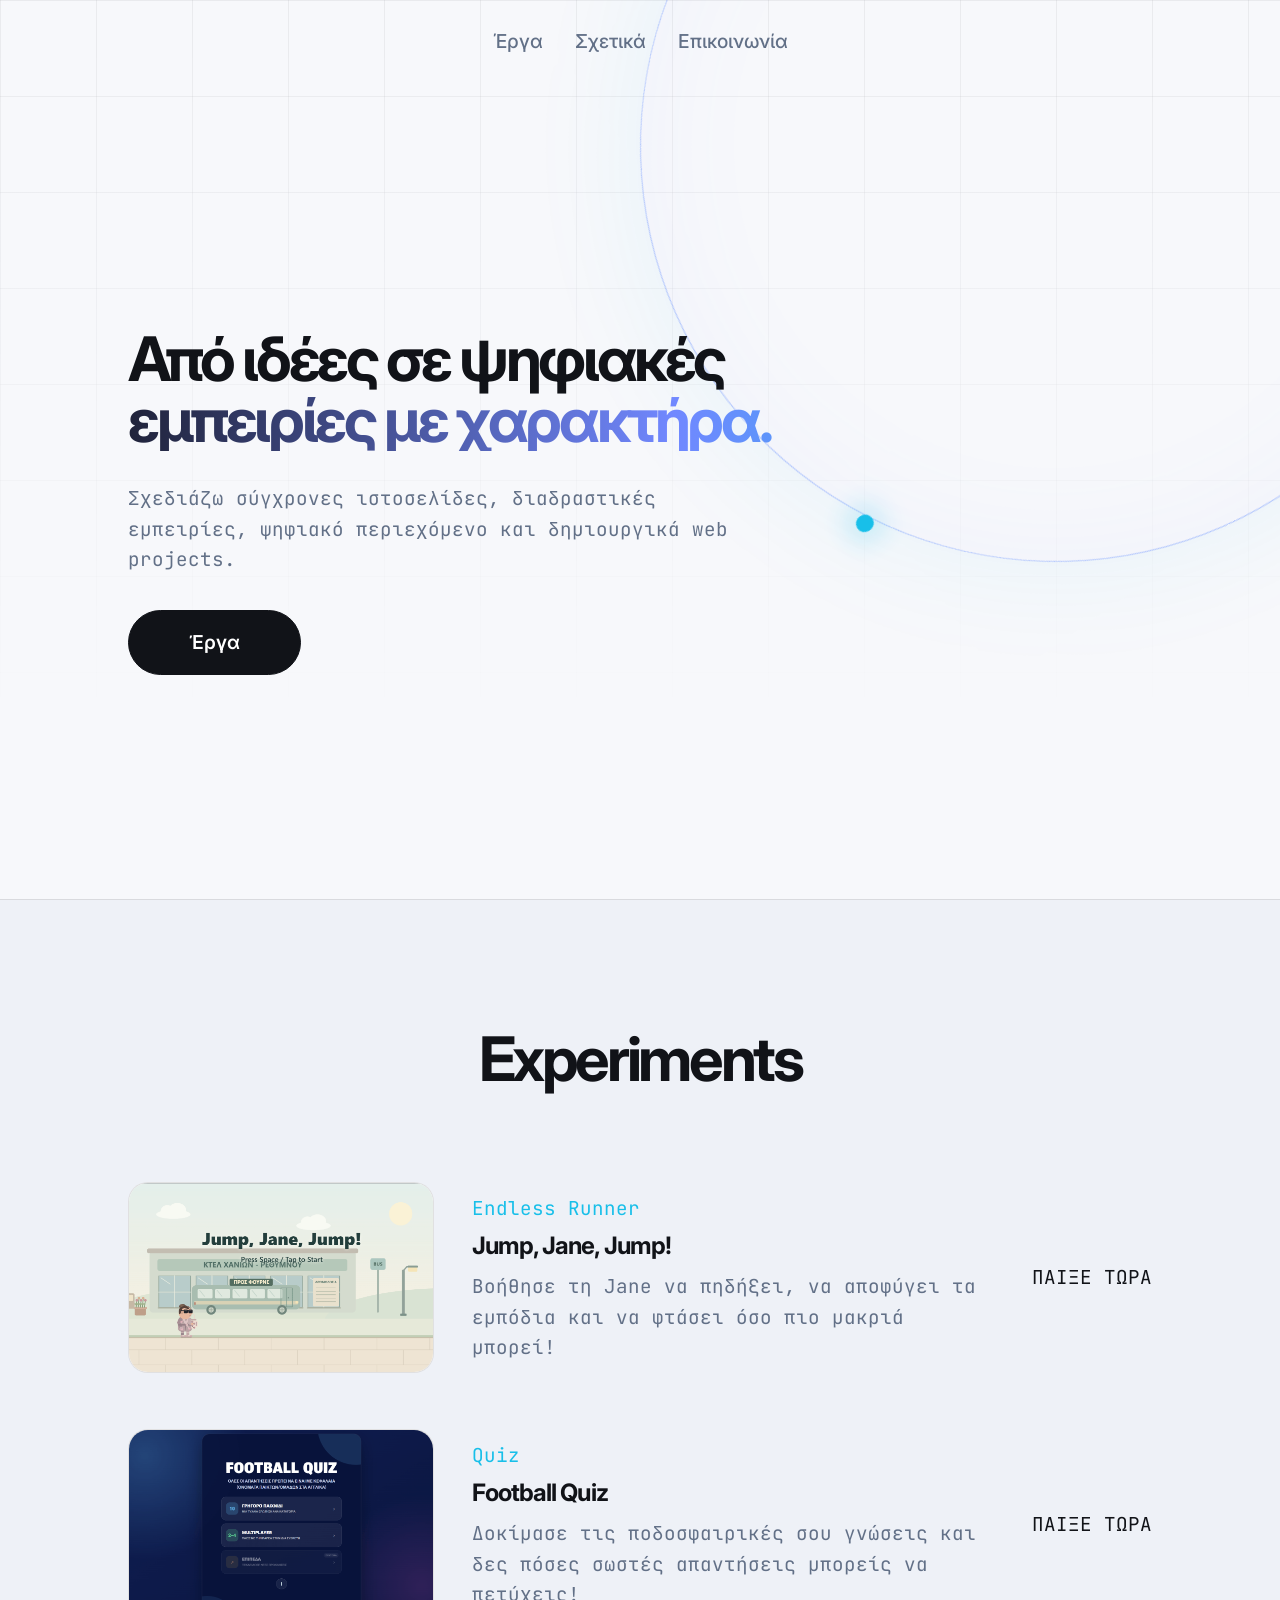
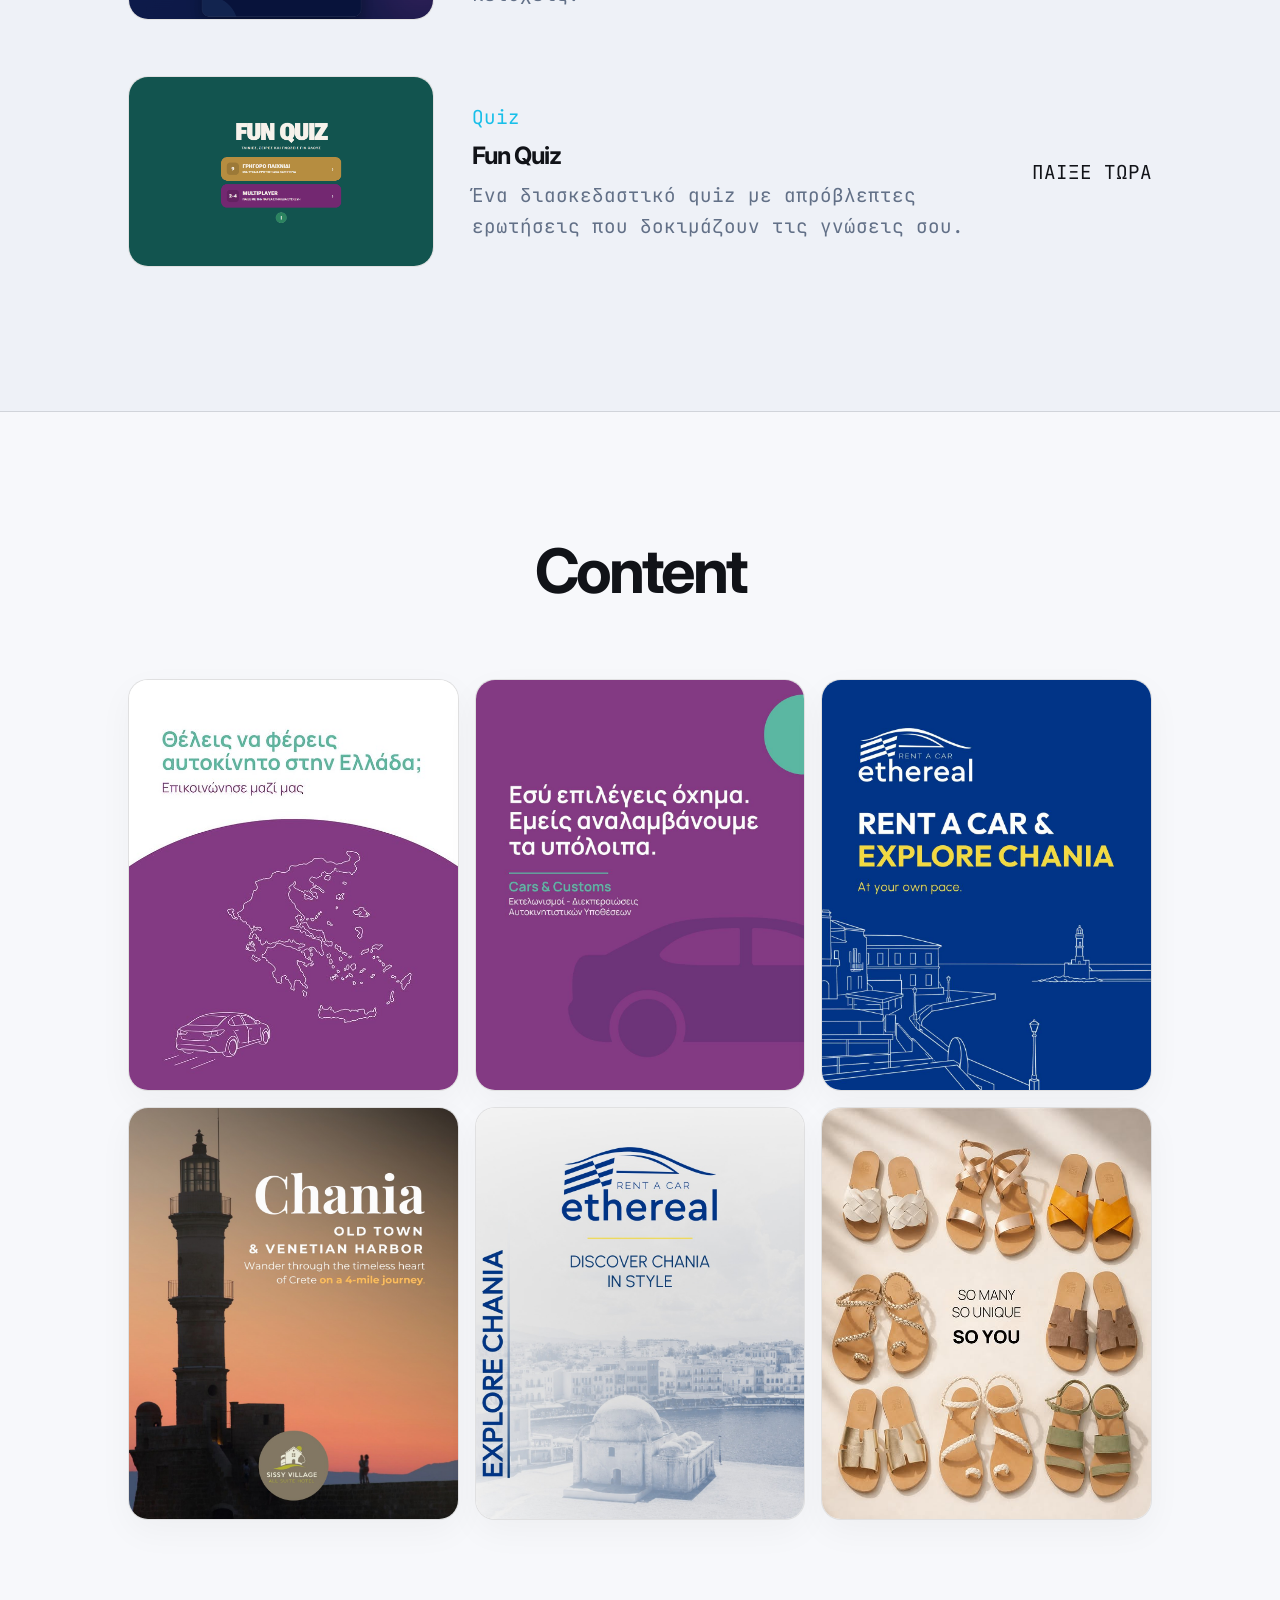
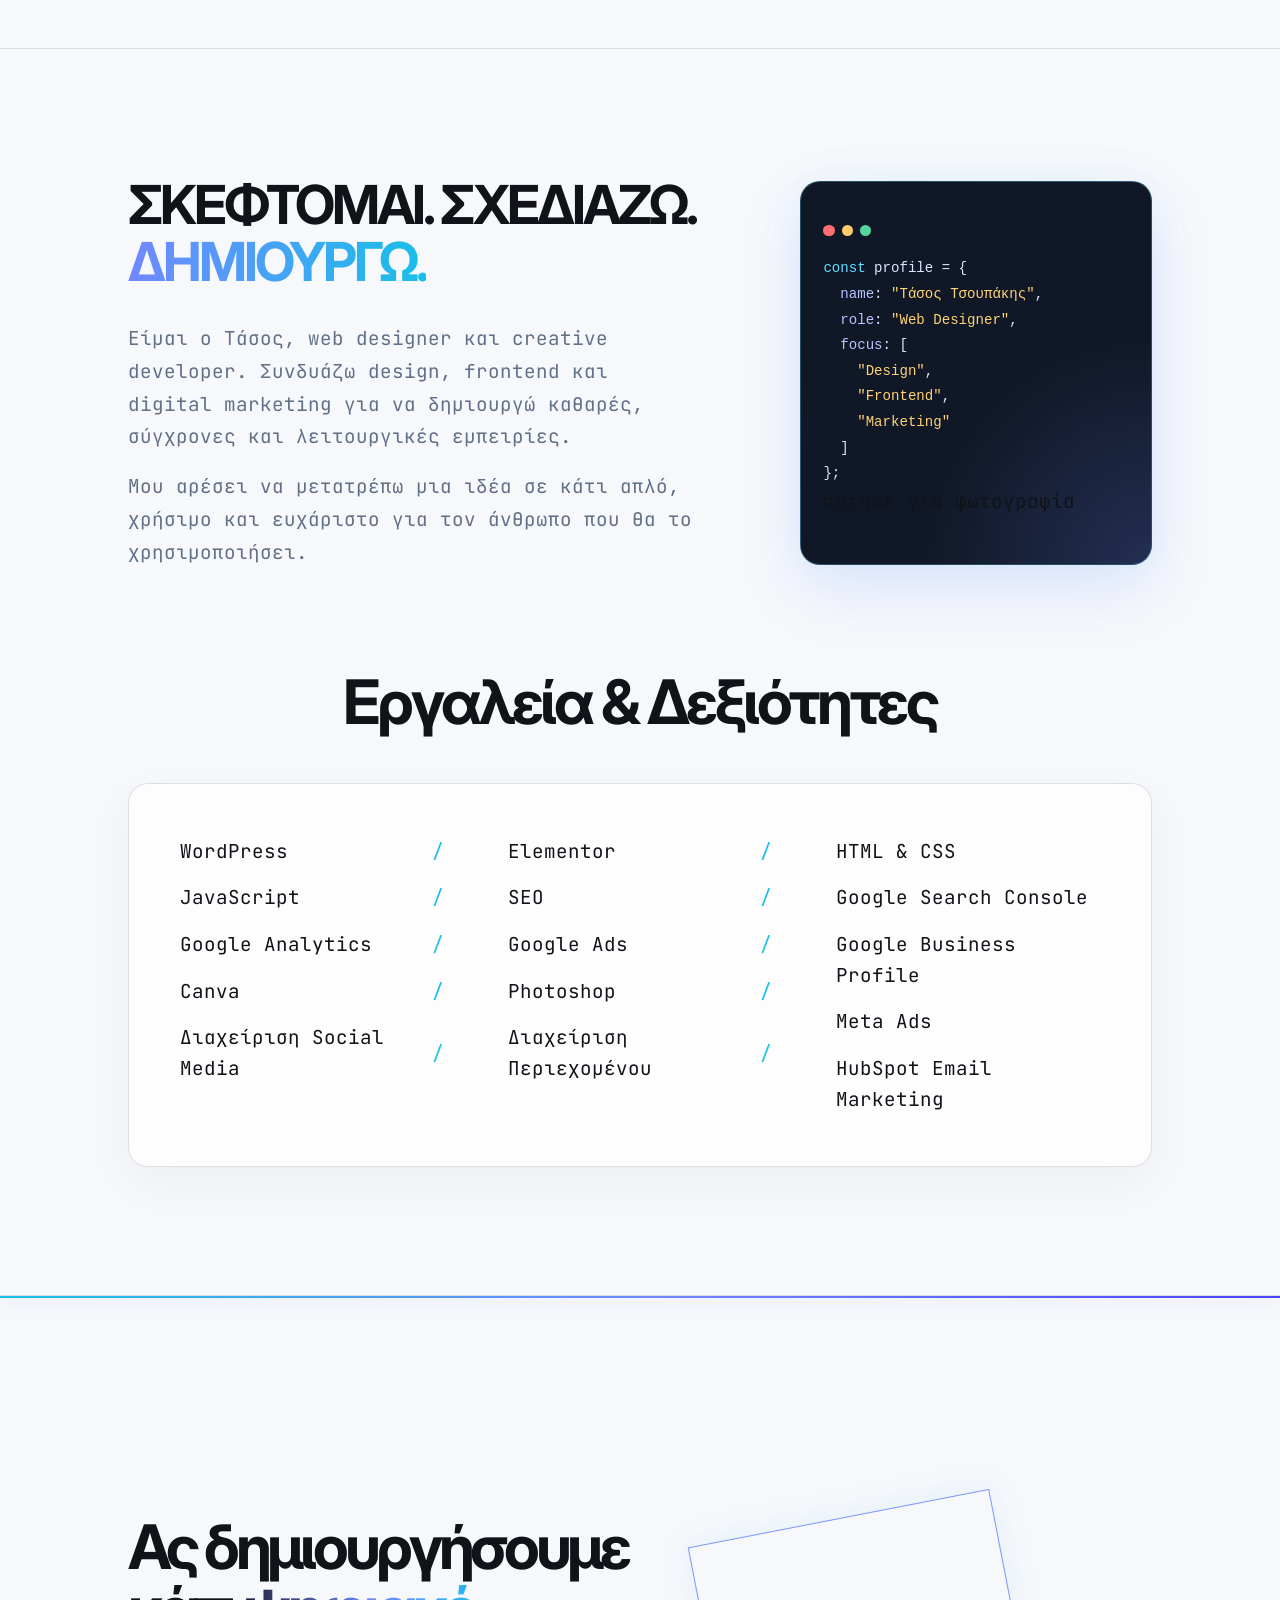
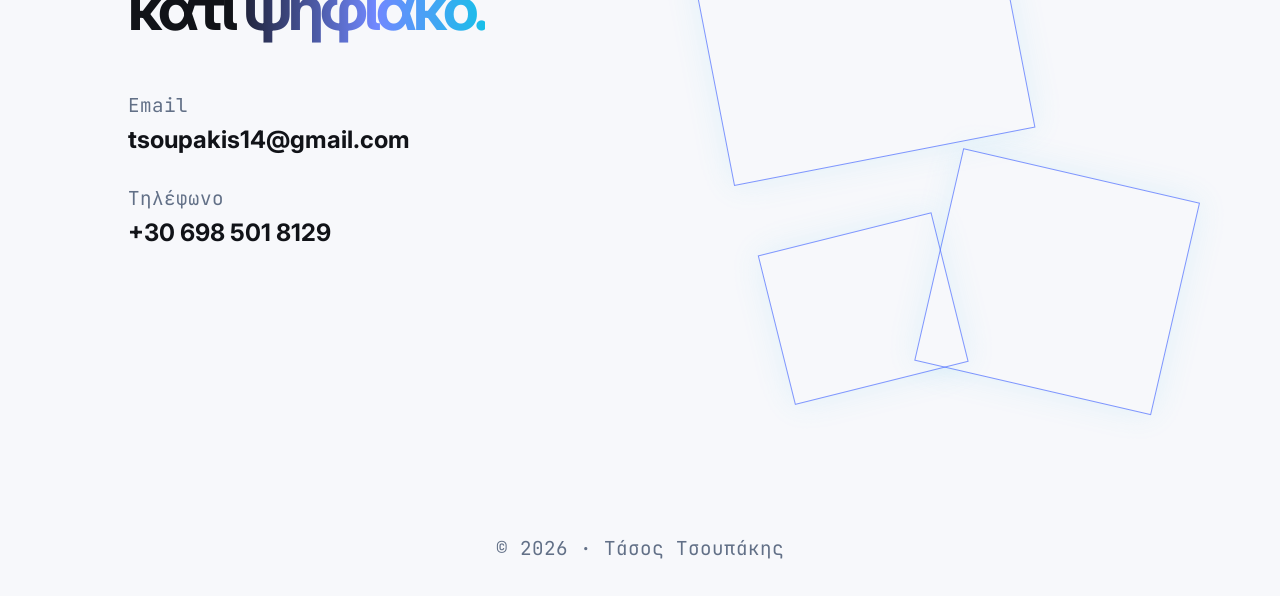
==== commit f1b70cbc: "Update index.html" ====
--- a/index.html
+++ b/index.html
@@ -77,6 +77,7 @@
 };</code></pre>
           </div>
           <img class="profile-image" src="assets/images/tasos-profile.png" alt="Ο Τάσος Τσουπάκης">
+          <span class="profile-hint">πάτησε για φωτογραφία</span>
         </button>
       </div>
 
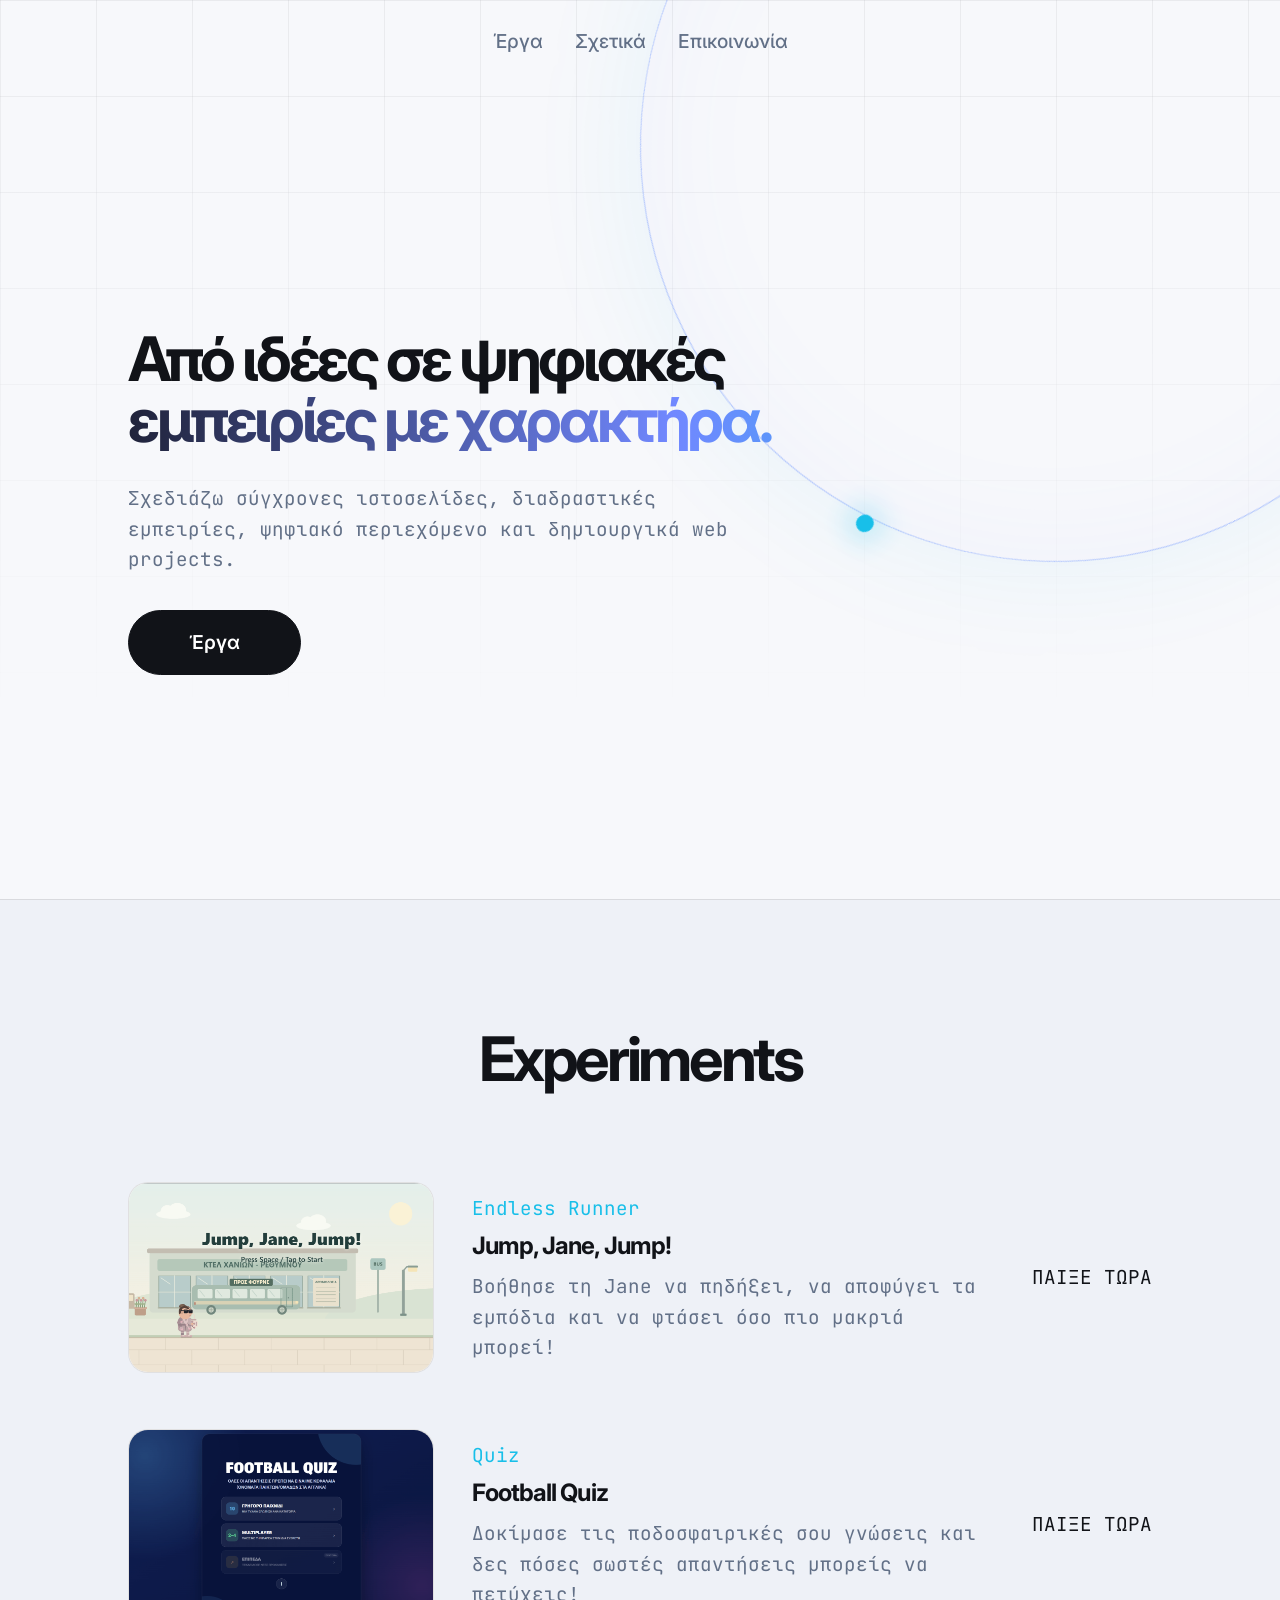
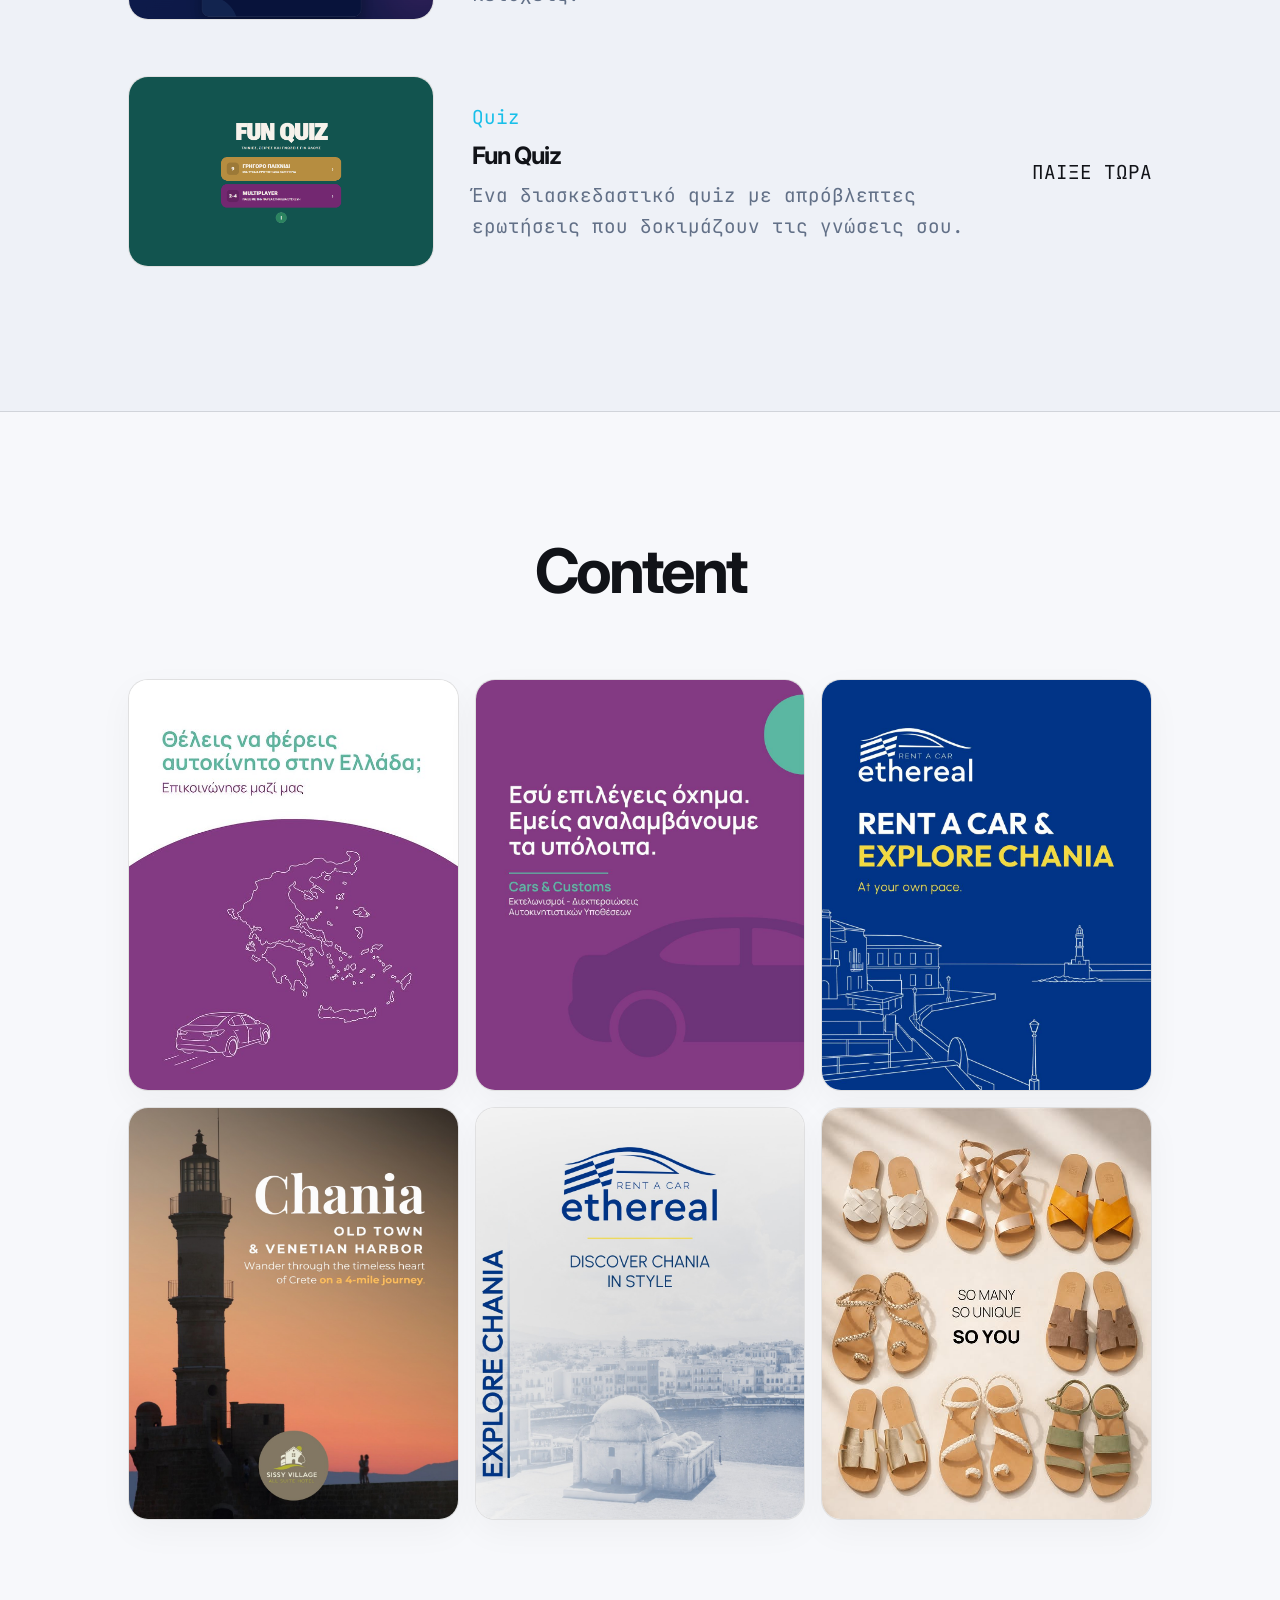
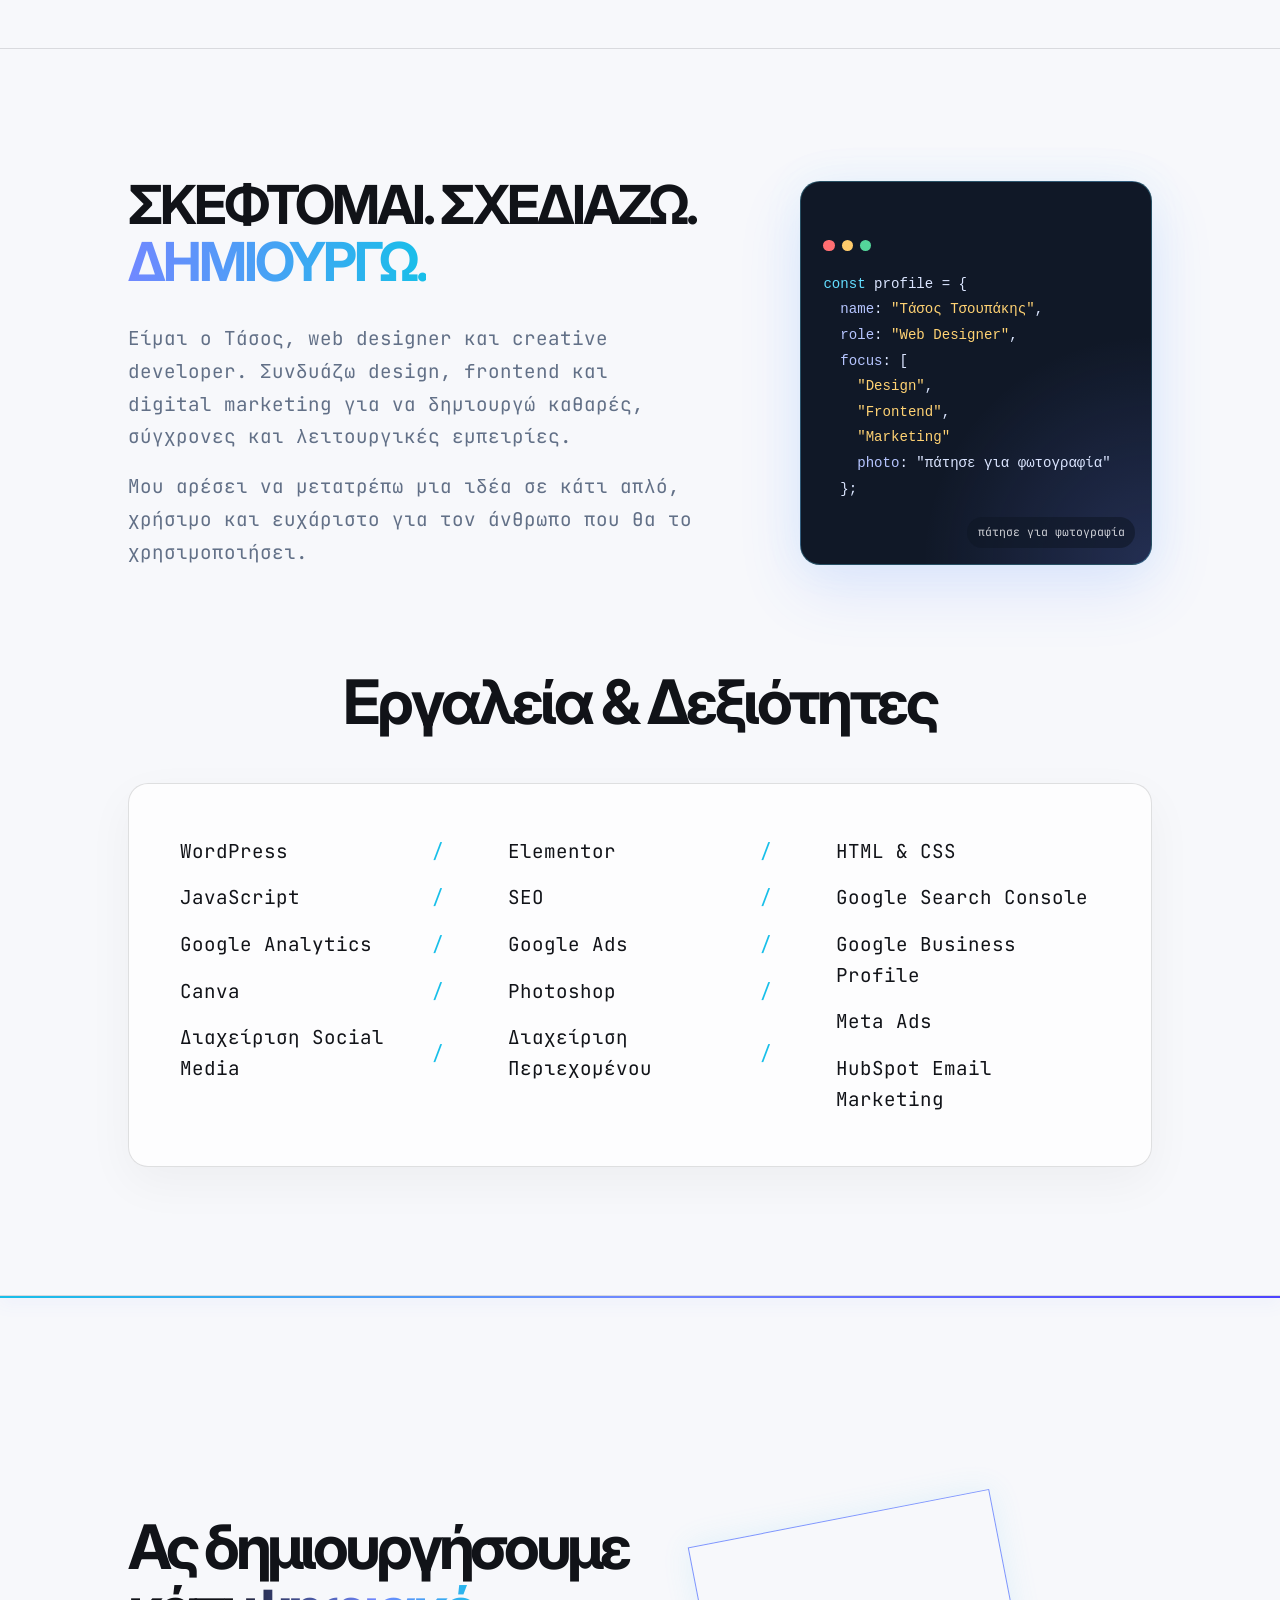
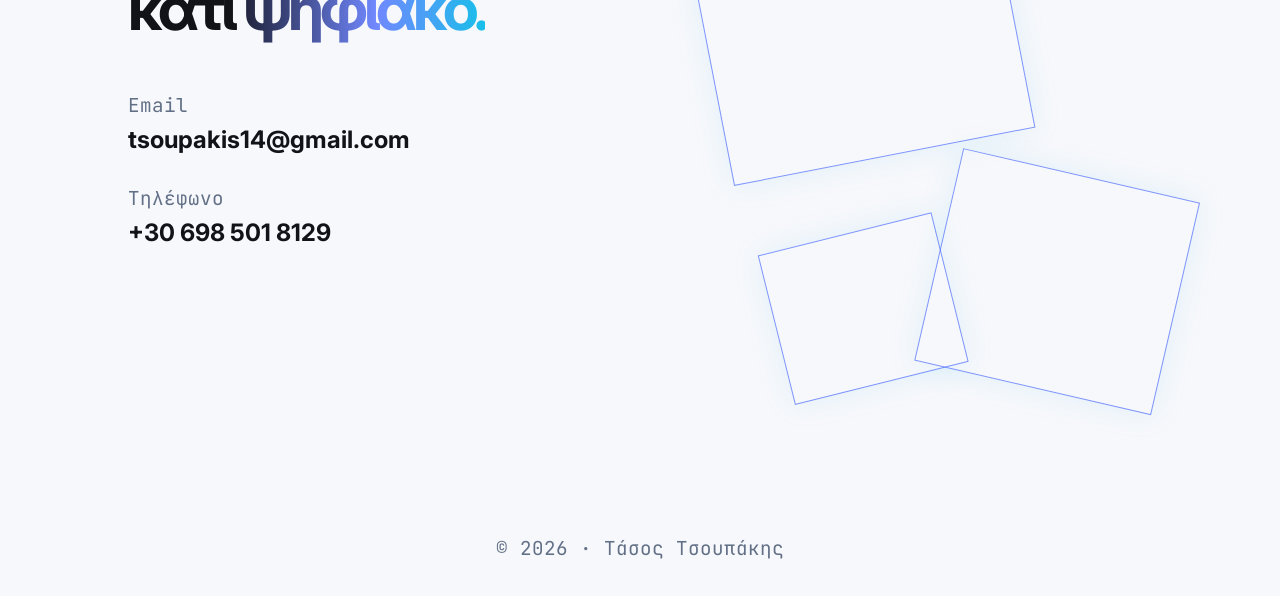
==== commit 000c2a65: "Update index.html" ====
--- a/index.html
+++ b/index.html
@@ -73,8 +73,8 @@
     <span class="code-string">"Design"</span>,
     <span class="code-string">"Frontend"</span>,
     <span class="code-string">"Marketing"</span>
-  ]
-};</code></pre>
+    <span class="code-property">photo</span>: <span class="code-action">"πάτησε για φωτογραφία"</span>
+  };</code></pre>
           </div>
           <img class="profile-image" src="assets/images/tasos-profile.png" alt="Ο Τάσος Τσουπάκης">
           <span class="profile-hint">πάτησε για φωτογραφία</span>
--- a/css/style.css
+++ b/css/style.css
@@ -742,3 +742,69 @@
   }
   .reveal { opacity: 1; transform: none; }
 }
+/* Μήνυμα στην κάρτα φωτογραφίας */
+.profile-hint {
+  position: absolute;
+  z-index: 3;
+  right: 1rem;
+  bottom: 1rem;
+  padding: .4rem .65rem;
+  border-radius: 999px;
+  background: rgba(16, 24, 39, .78);
+  color: #fff;
+  font-family: "JetBrains Mono", monospace;
+  font-size: .72rem;
+  opacity: .78;
+  transition: opacity .3s var(--ease);
+}
+
+.profile-code:hover .profile-hint {
+  opacity: 1;
+}
+/* Επαναφορά έντονης κίνησης στα τετράγωνα του footer */
+.contact.is-decoration-visible .square-one {
+  animation: footer-square-one 5s 1.2s ease-in-out infinite alternate !important;
+}
+
+.contact.is-decoration-visible .square-two {
+  animation: footer-square-two 6s 1.35s ease-in-out infinite alternate !important;
+}
+
+.contact.is-decoration-visible .square-three {
+  animation: footer-square-three 4.7s 1.5s ease-in-out infinite alternate !important;
+}
+
+@keyframes footer-square-one {
+  from { transform: translate(-82%, -102%) rotate(-11deg); }
+  to { transform: translate(-74%, -112%) rotate(-5deg); }
+}
+
+@keyframes footer-square-two {
+  from { transform: translate(-10%, 4%) rotate(13deg); }
+  to { transform: translate(-20%, -8%) rotate(7deg); }
+}
+
+@keyframes footer-square-three {
+  from { transform: translate(-104%, 44%) rotate(-14deg); }
+  to { transform: translate(-94%, 30%) rotate(-7deg); }
+}
+/* Τα τετράγωνα του footer να φαίνονται πάντα */
+.contact-squares {
+  z-index: 1;
+}
+
+.contact-square {
+  opacity: 1 !important;
+}
+
+.square-one {
+  transform: translate(-82%, -102%) rotate(-11deg);
+}
+
+.square-two {
+  transform: translate(-10%, 4%) rotate(13deg);
+}
+
+.square-three {
+  transform: translate(-104%, 44%) rotate(-14deg);
+}
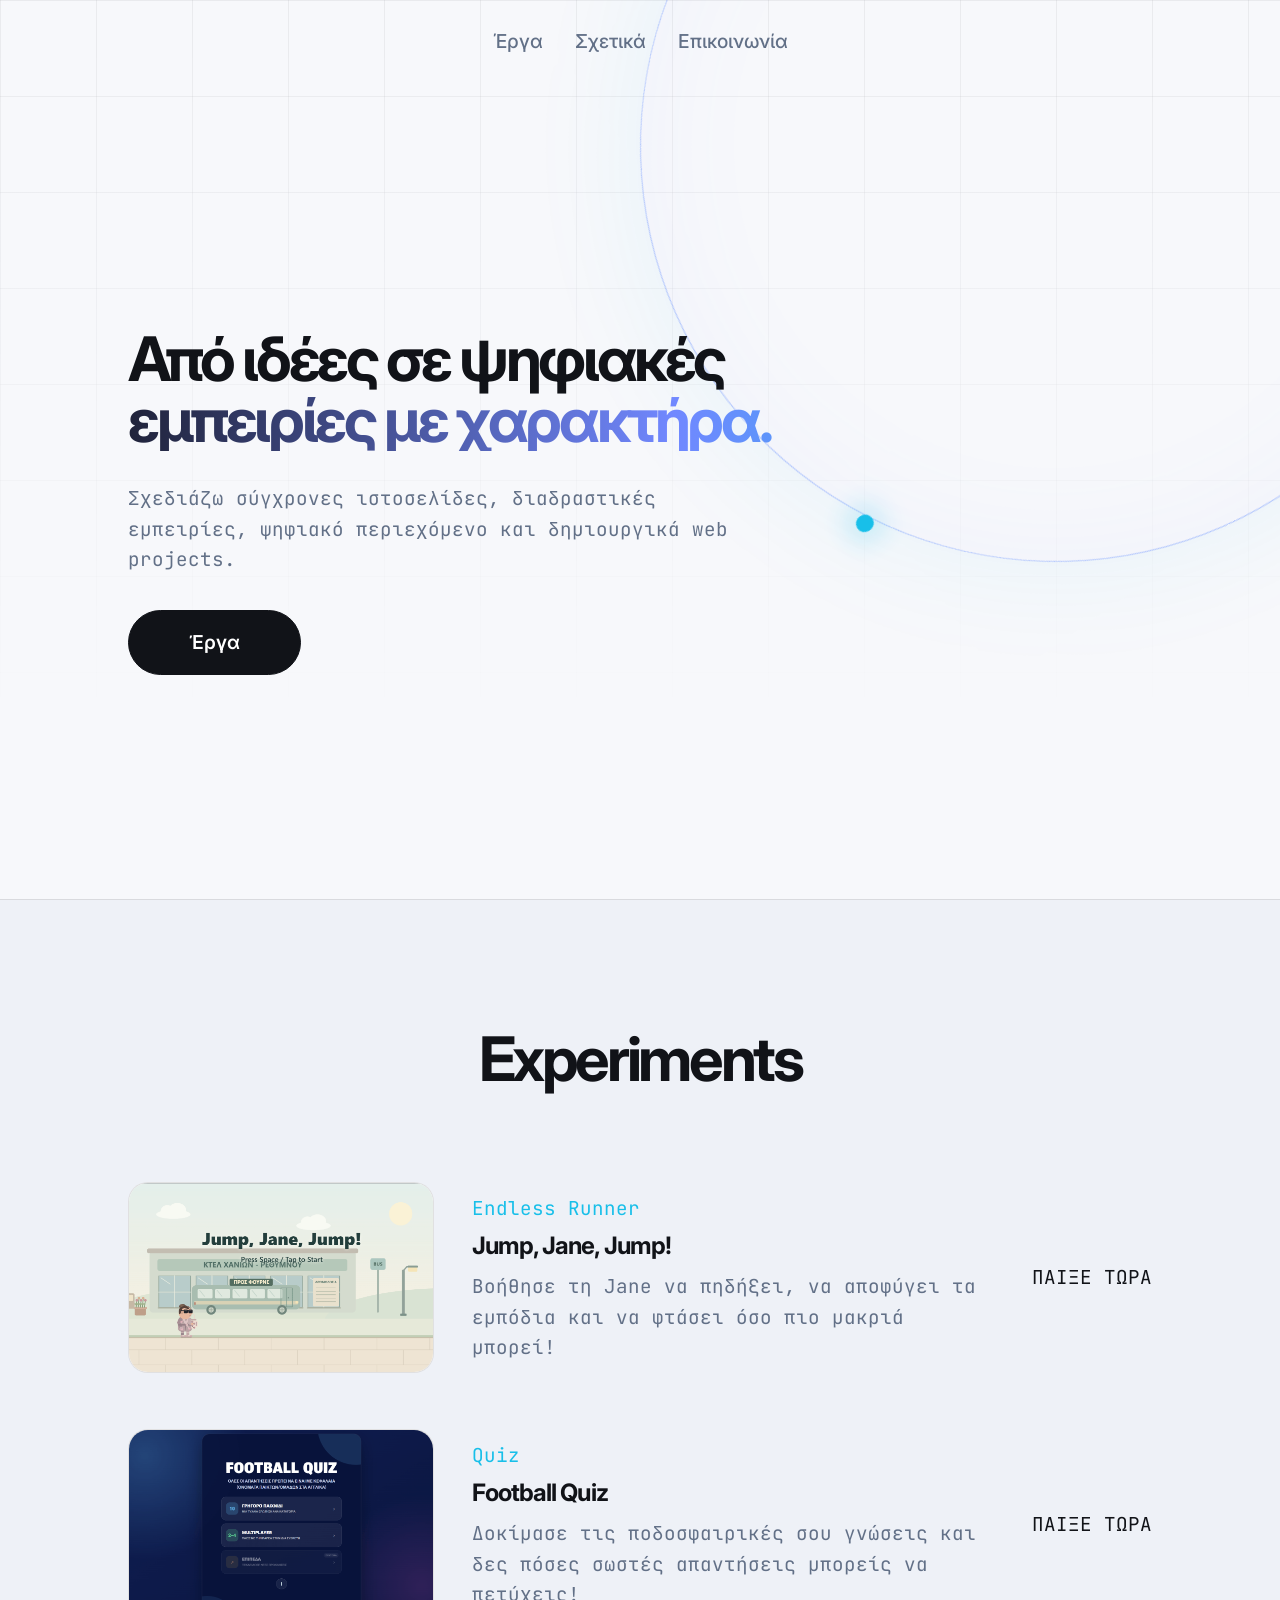
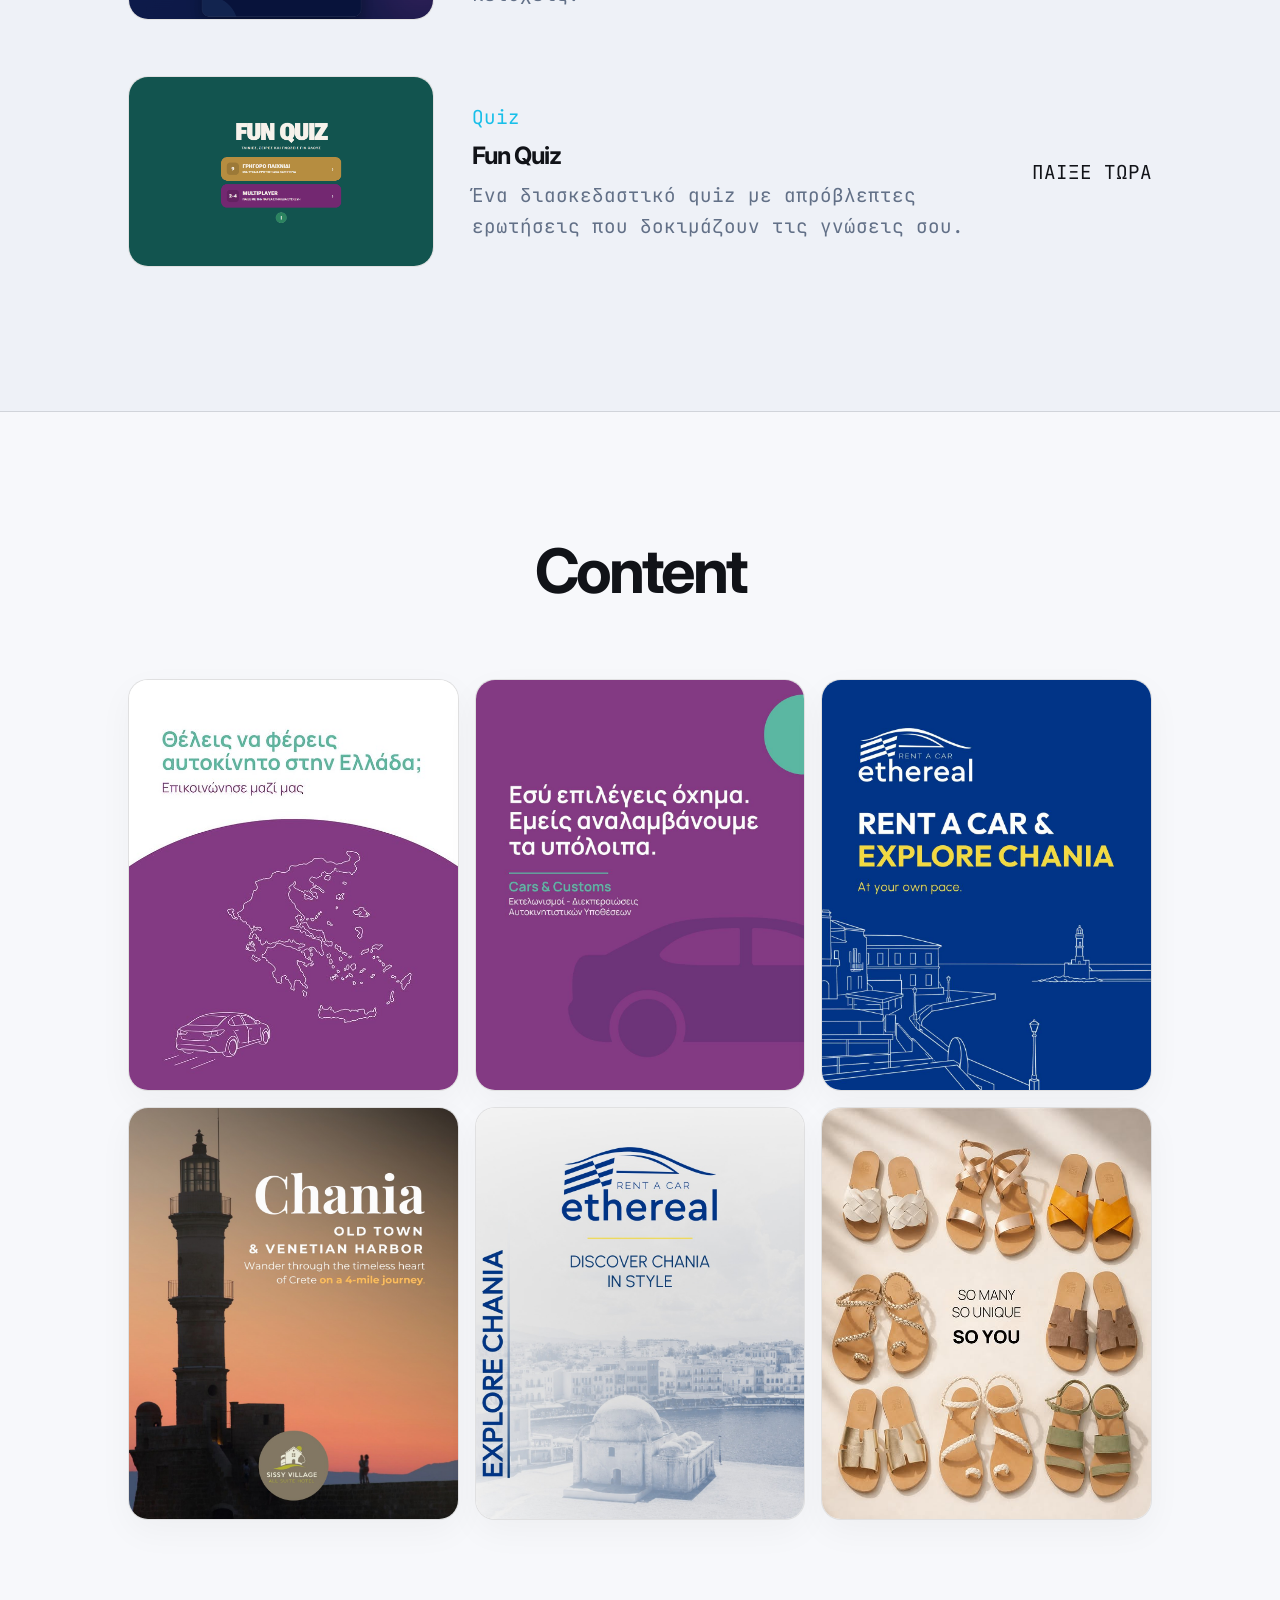
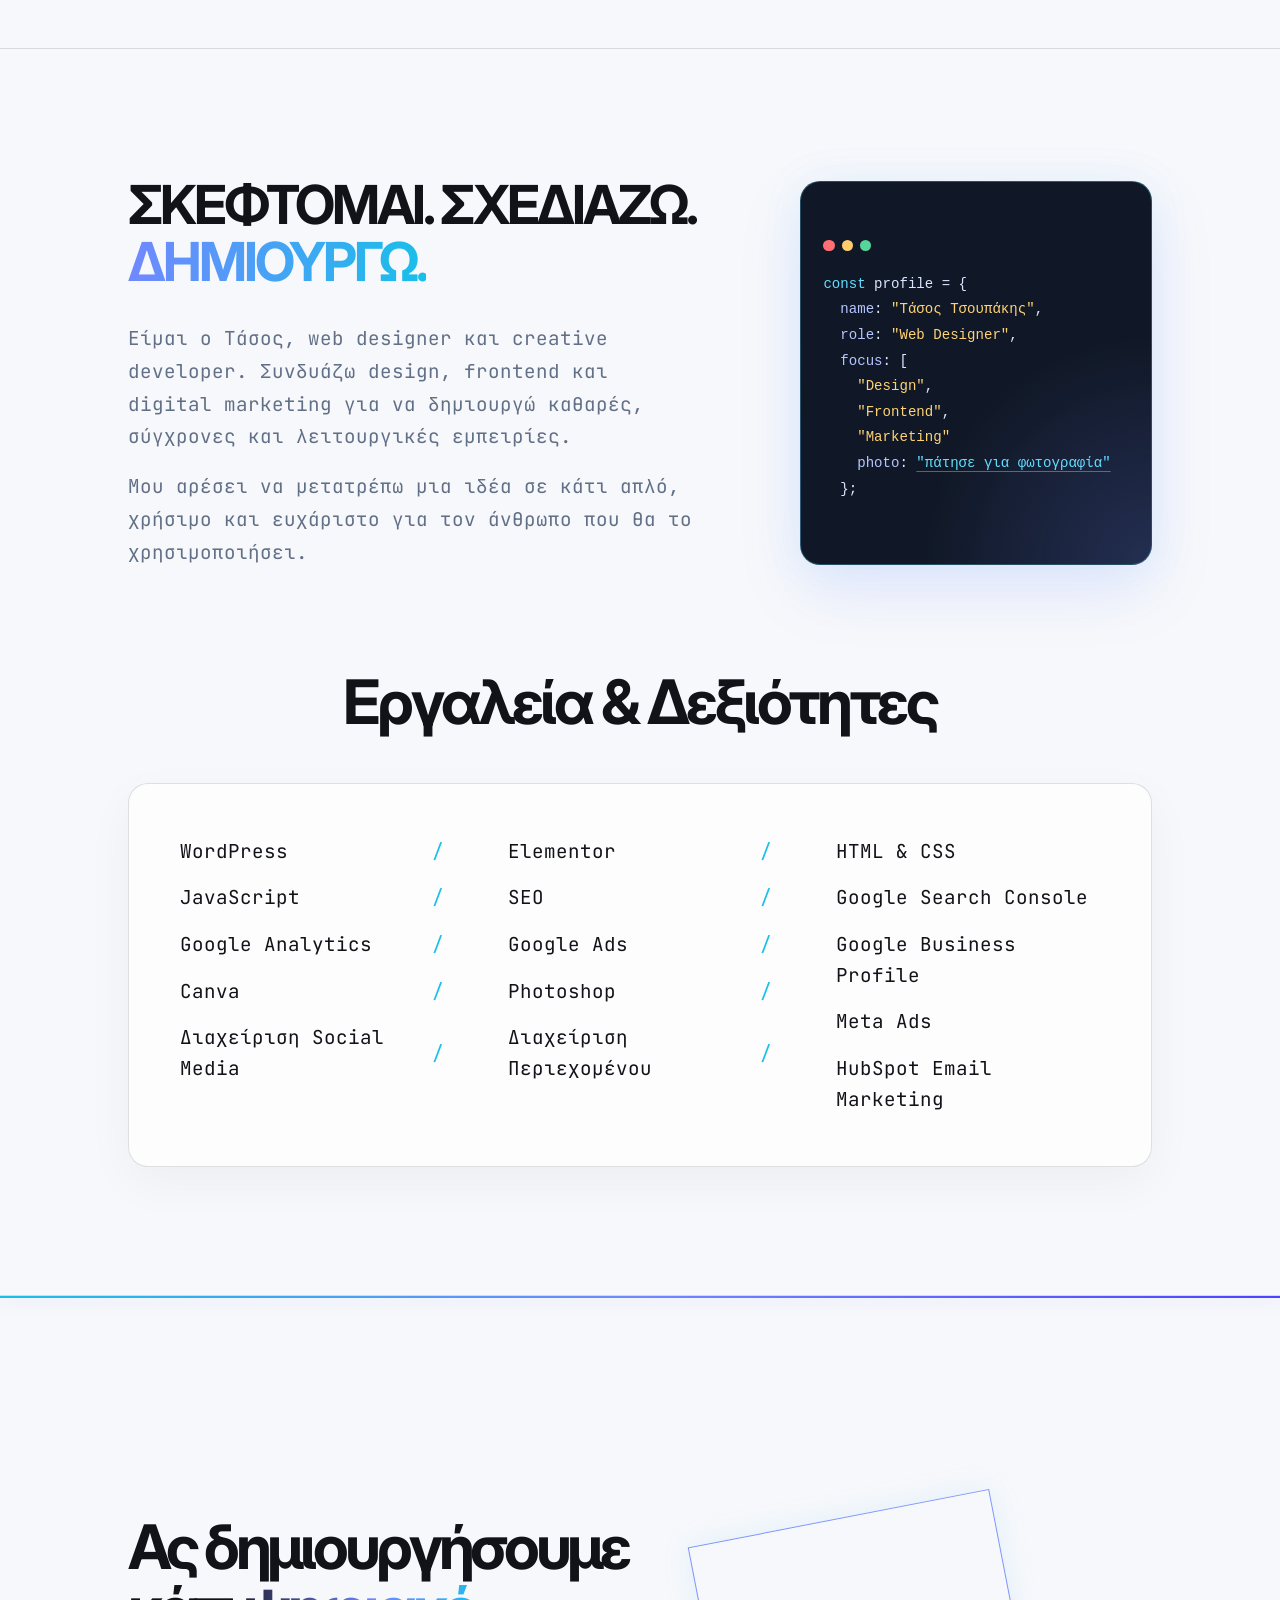
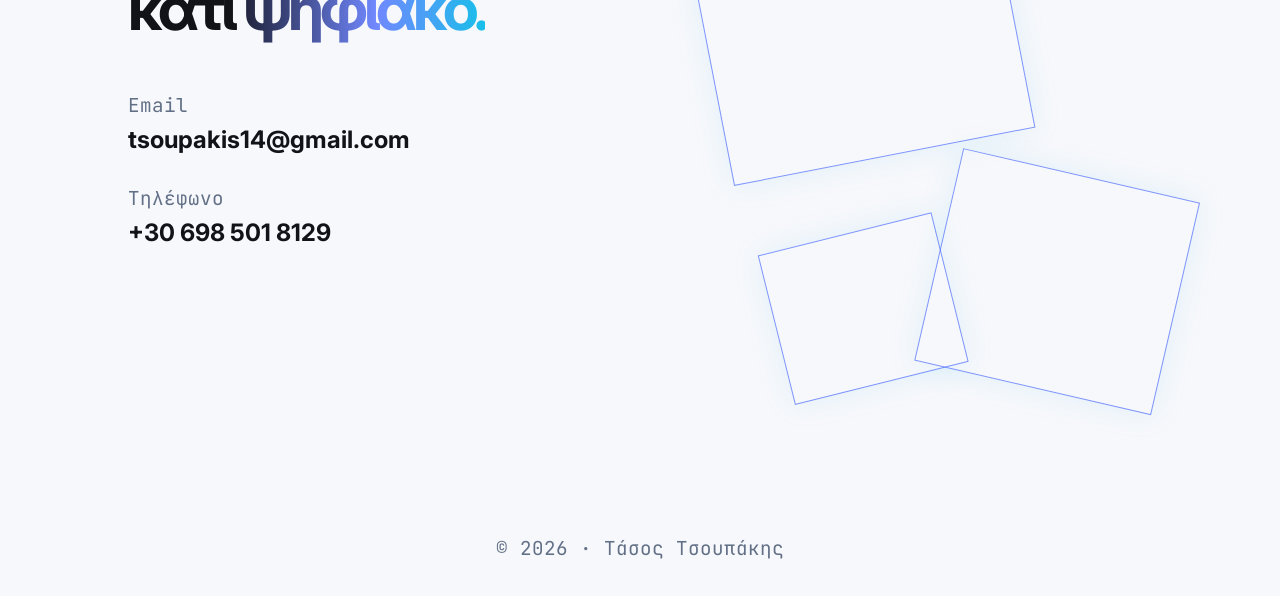
==== commit 565209a1: "Update index.html" ====
--- a/index.html
+++ b/index.html
@@ -77,7 +77,6 @@
   };</code></pre>
           </div>
           <img class="profile-image" src="assets/images/tasos-profile.png" alt="Ο Τάσος Τσουπάκης">
-          <span class="profile-hint">πάτησε για φωτογραφία</span>
         </button>
       </div>
 
--- a/css/style.css
+++ b/css/style.css
@@ -808,3 +808,14 @@
 .square-three {
   transform: translate(-104%, 44%) rotate(-14deg);
 }
+/* Η οδηγία για τη φωτογραφία ως μέρος του κώδικα */
+.code-action {
+  color: #63ddff;
+  text-decoration: underline;
+  text-decoration-color: rgba(99, 221, 255, .45);
+  text-underline-offset: .3em;
+}
+
+.profile-code:hover .code-action {
+  color: #fff;
+}
